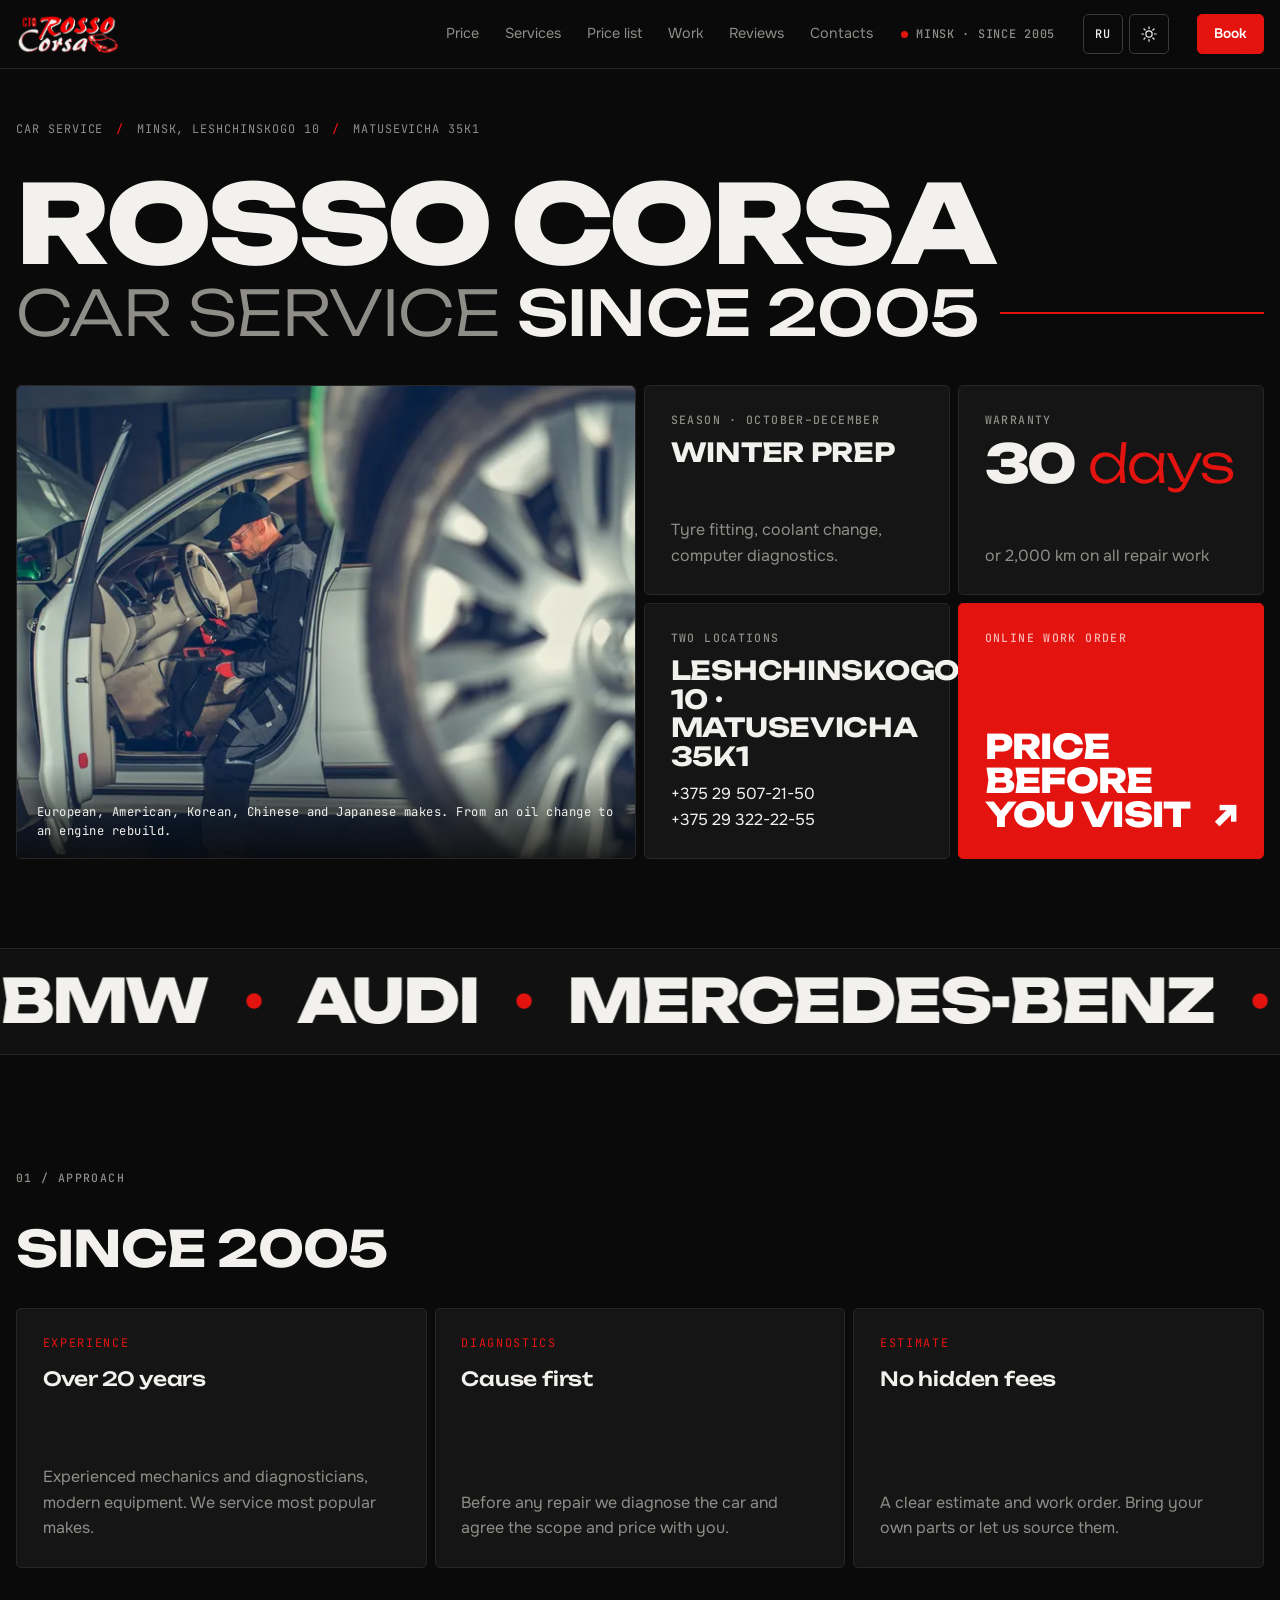
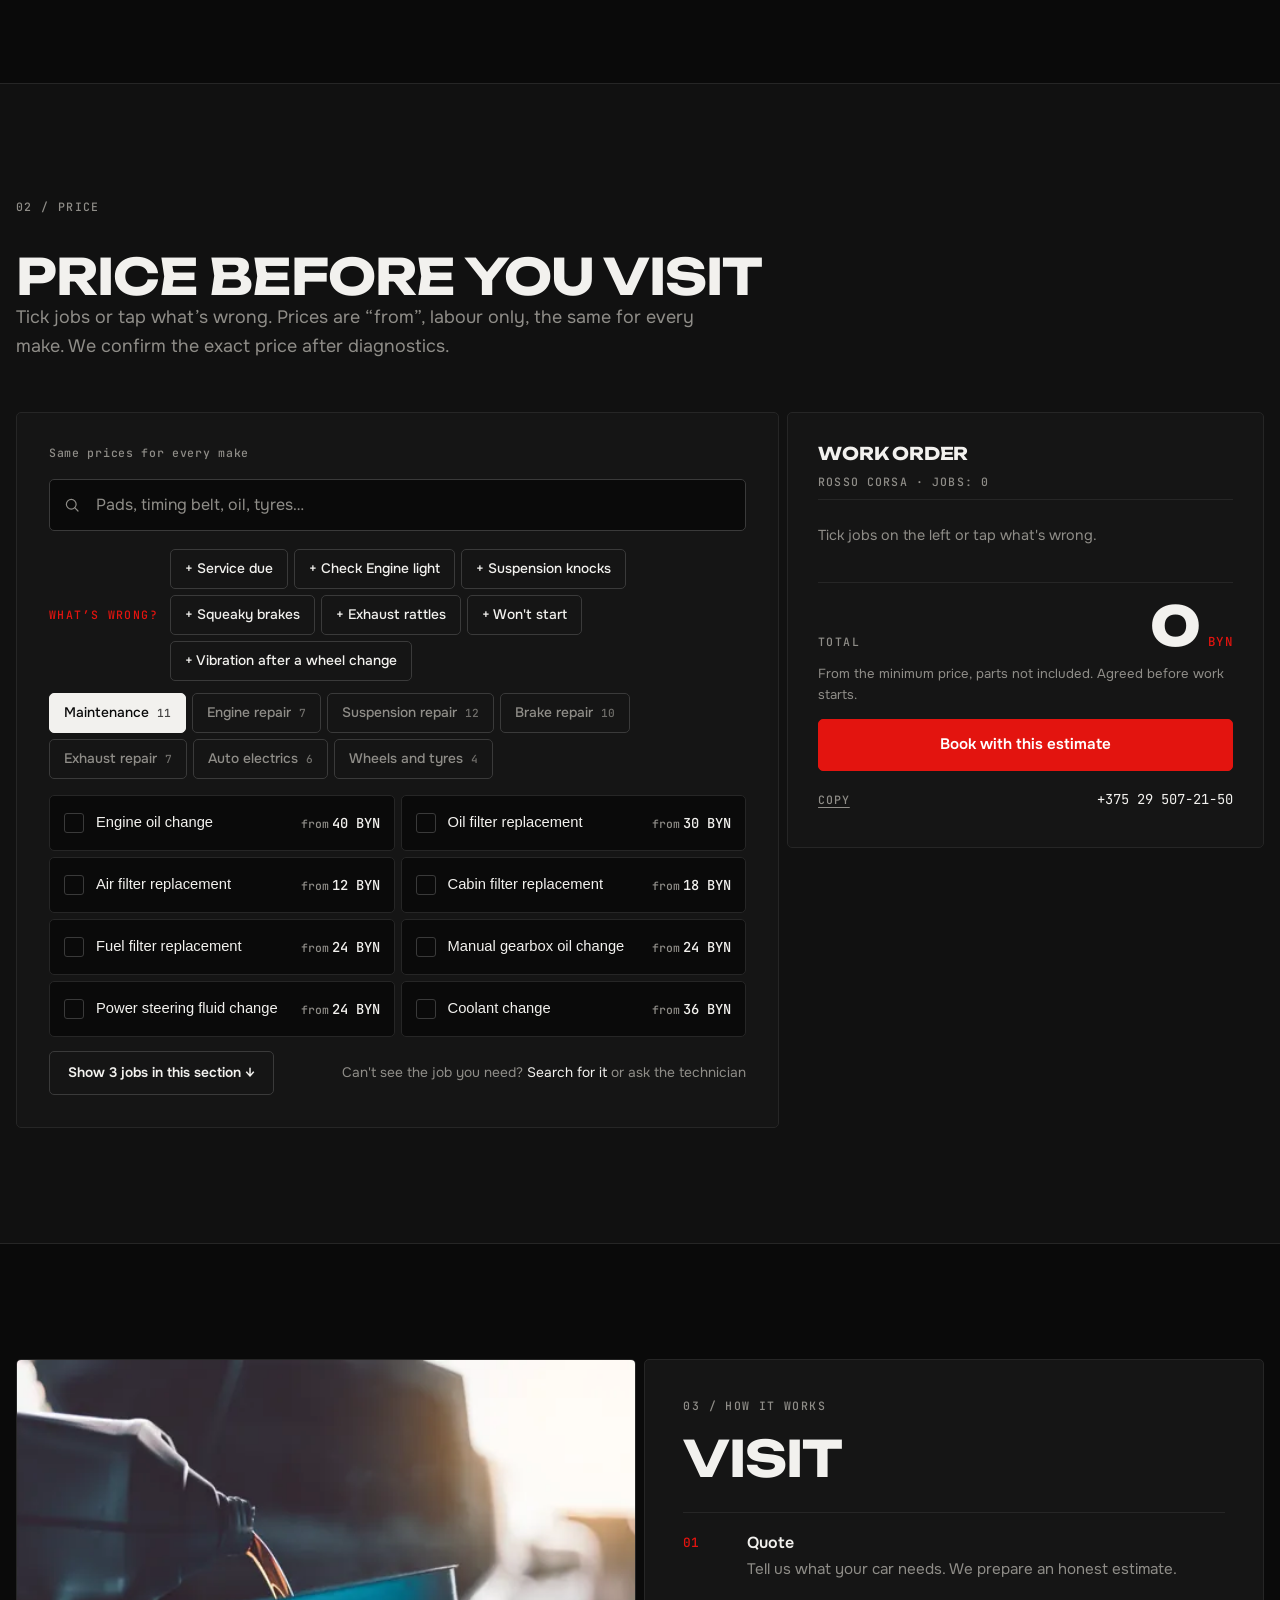
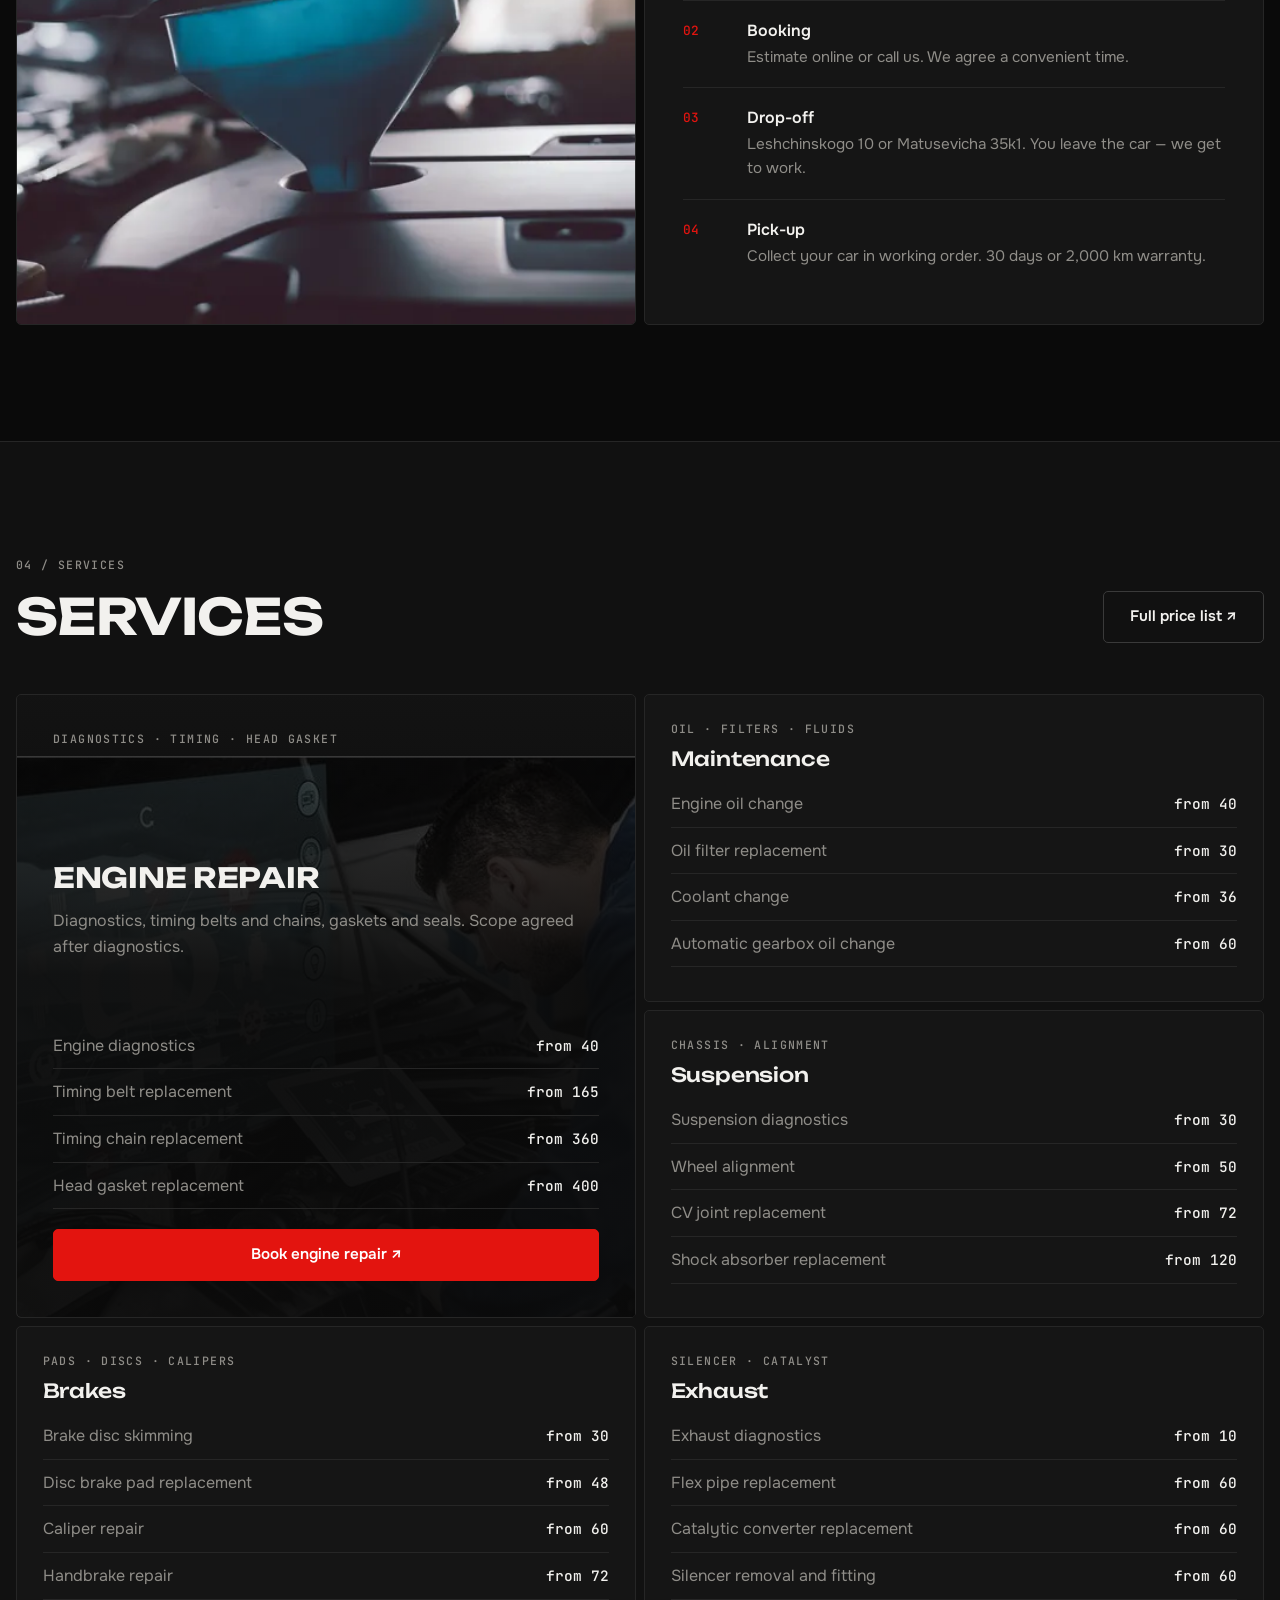
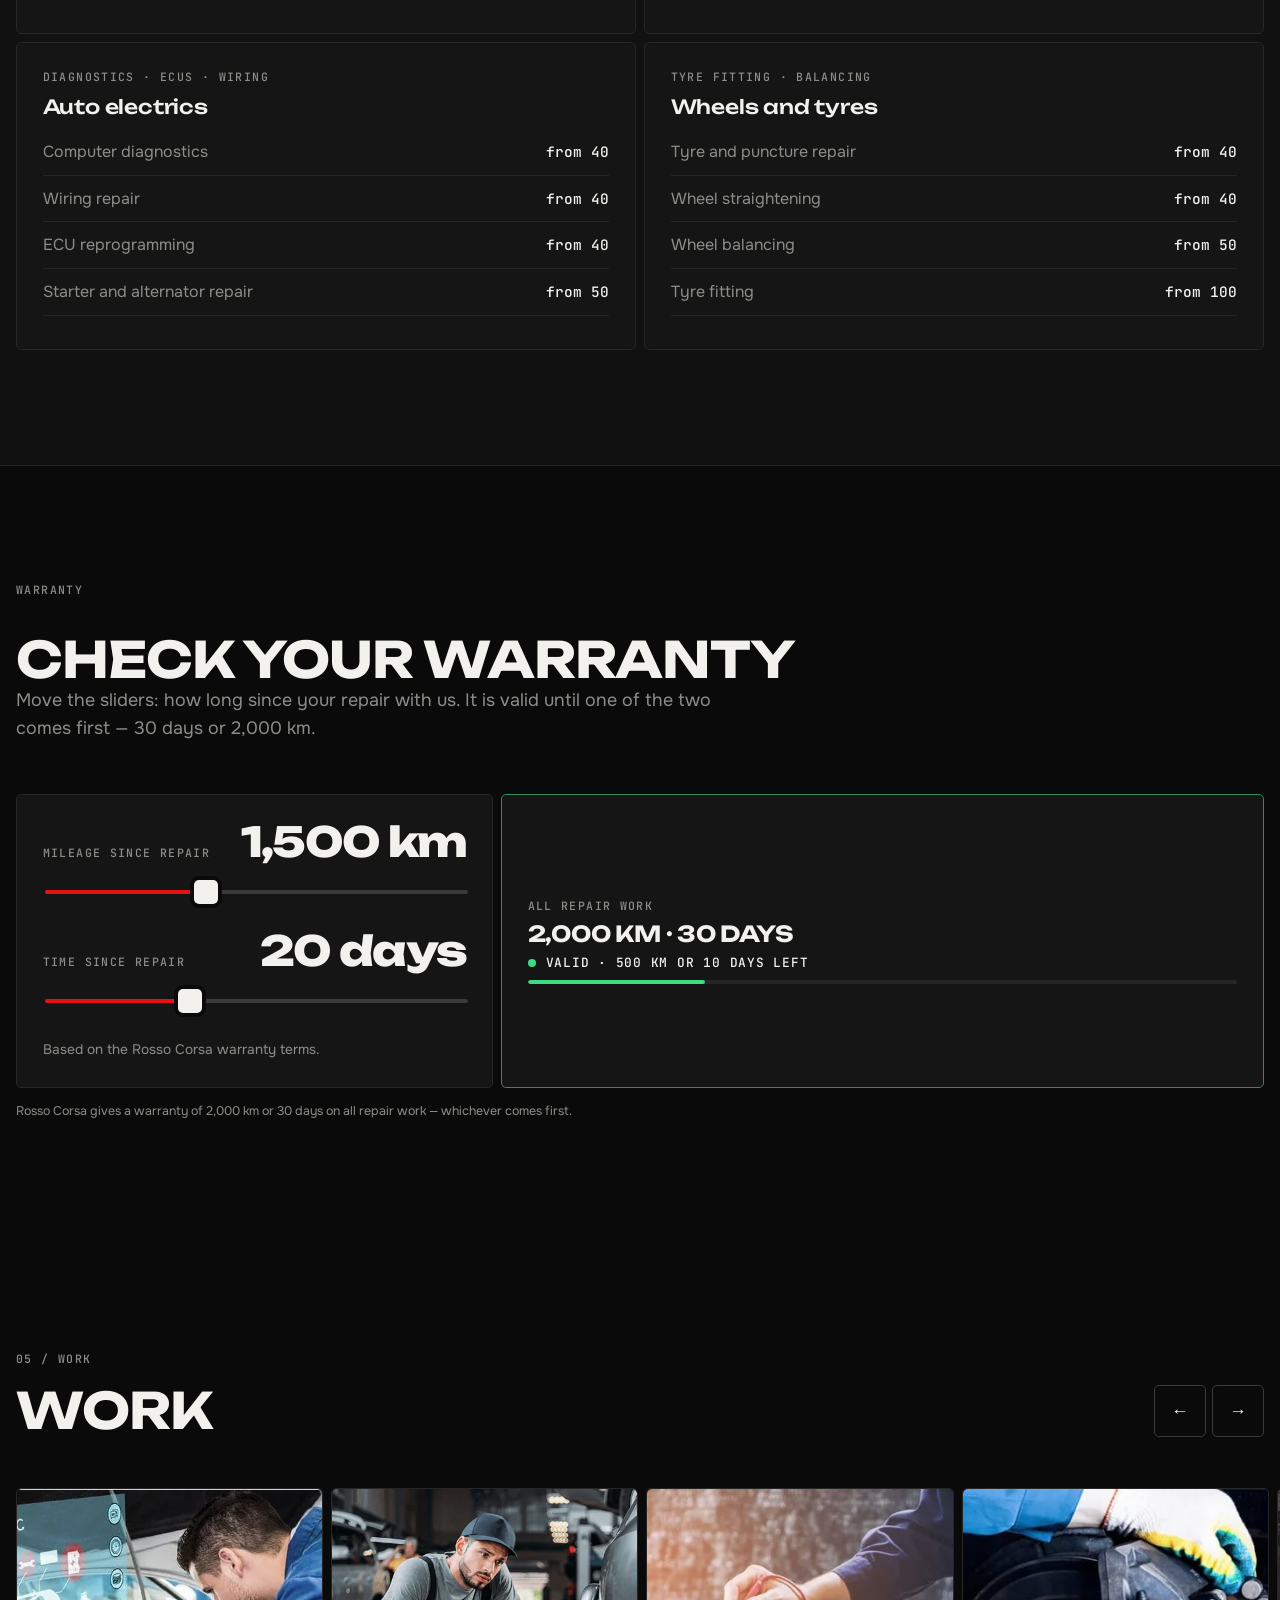
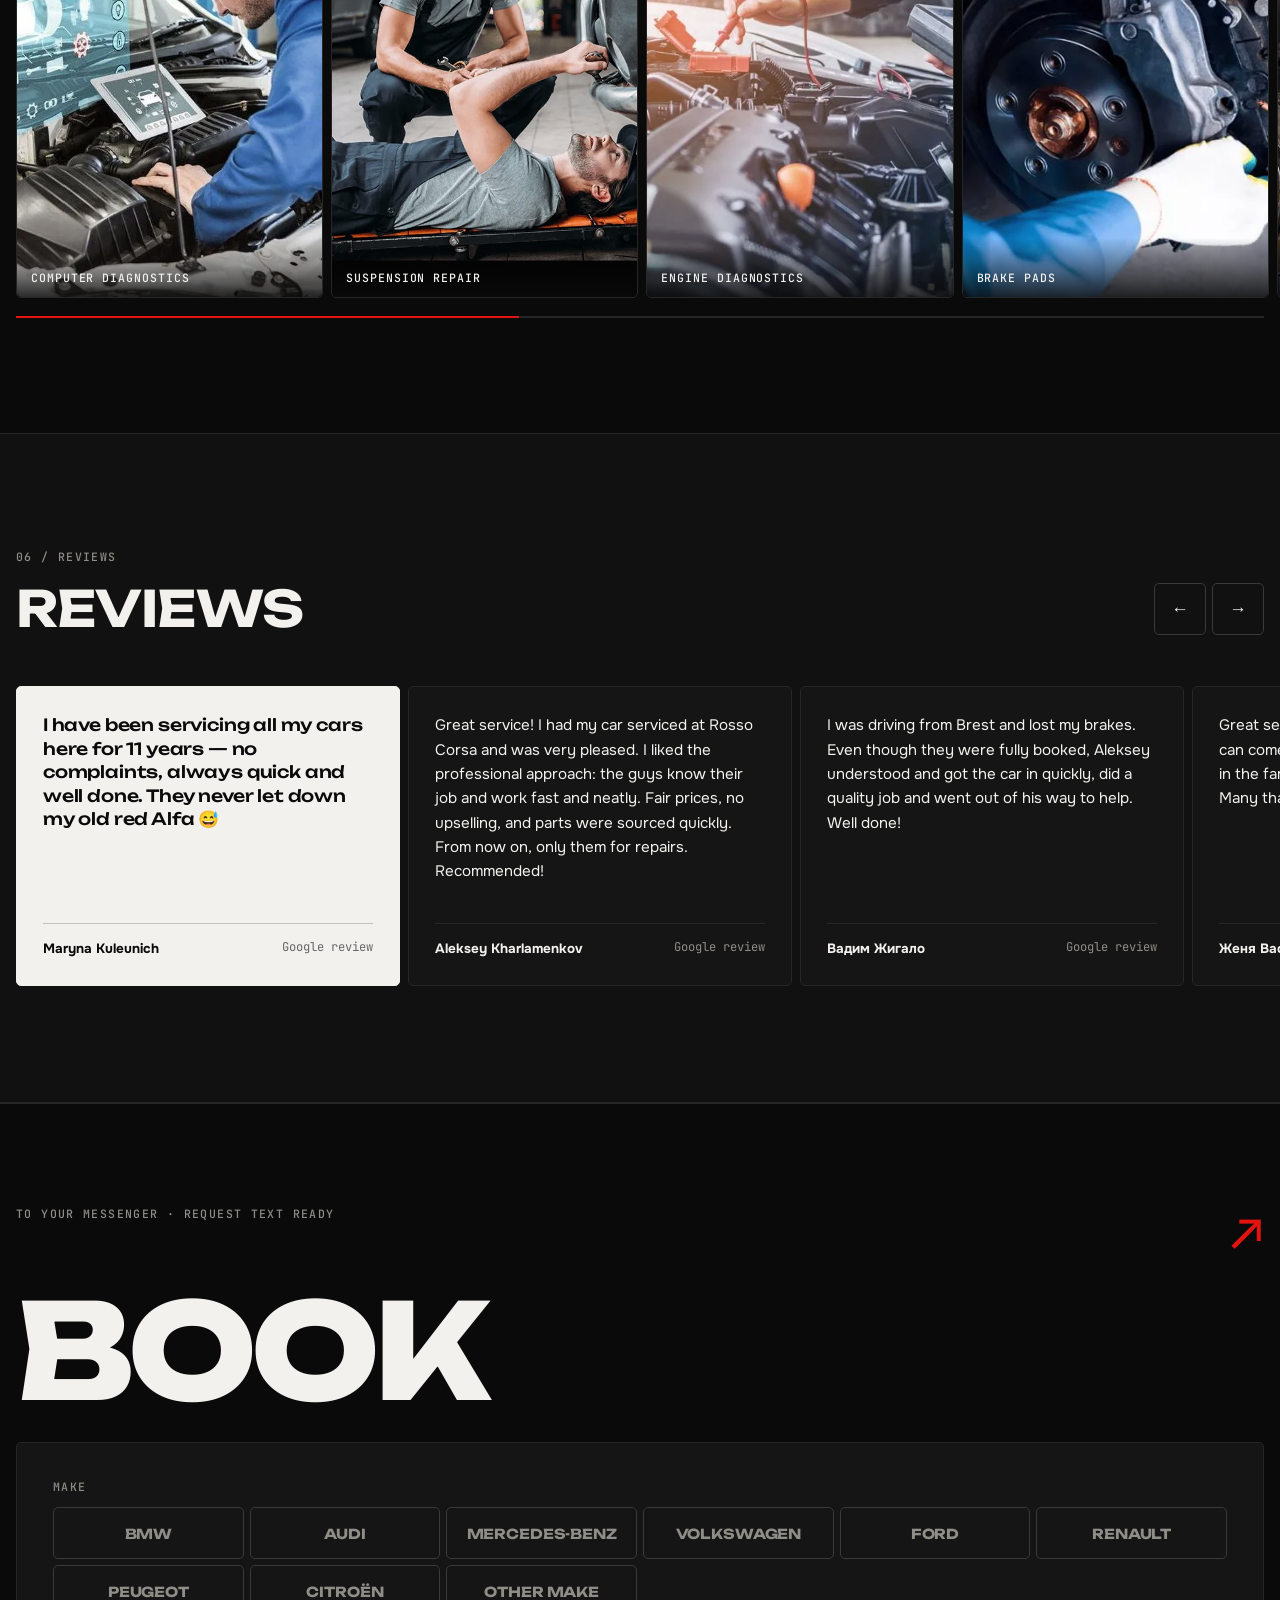
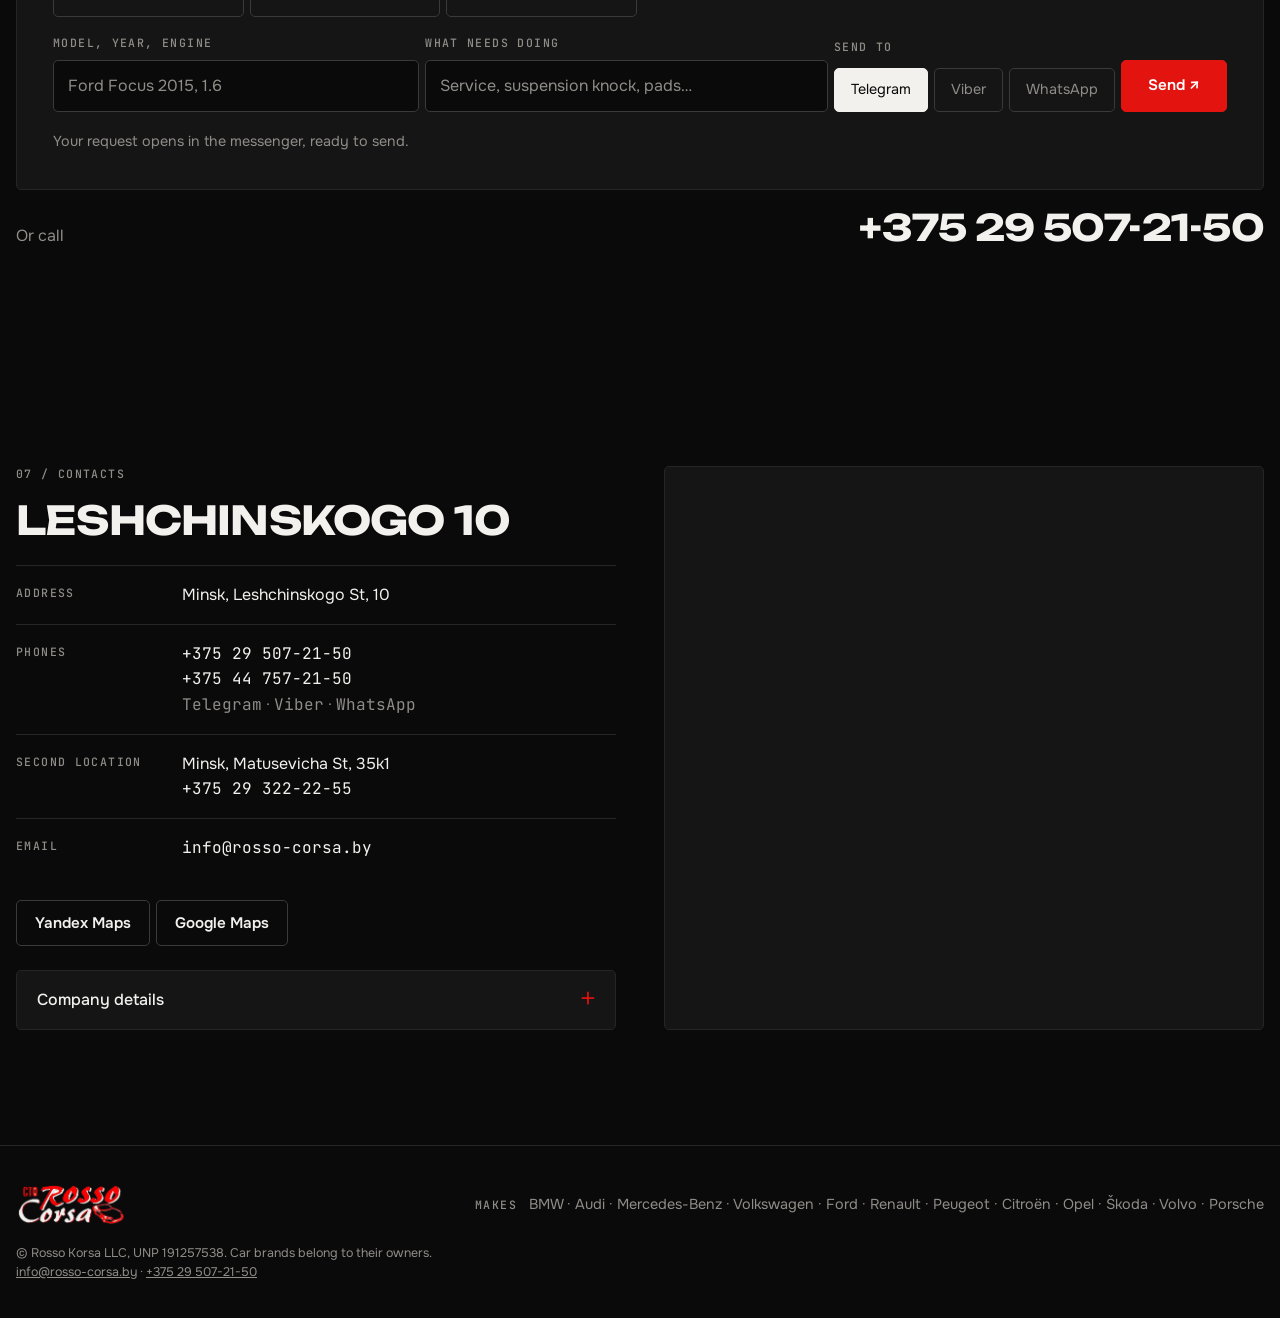
==== en/index.html @ d960ca82 "Сайт Rosso Corsa на шаблоне premium-auto-motion Главная и прайс на RU/EN: калькулятор с прайсом клие" ====
<!doctype html>
<html class="v4" lang="en" data-currency="BYN">
<head>
<script>try{var t=localStorage.getItem("rosso-theme");if(t)document.documentElement.dataset.theme=t}catch(e){}</script>
<meta charset="utf-8">
<meta name="viewport" content="width=device-width, initial-scale=1, viewport-fit=cover">
<meta name="format-detection" content="telephone=no">
<title>Rosso Corsa — car service in Minsk, Leshchinskogo and Matusevicha</title>
<meta name="description" content="Rosso Corsa car service in Minsk since 2005: maintenance, engine, suspension, brakes, exhaust, auto electrics, tyre fitting. Prices before you visit, 30 days or 2,000 km warranty.">
<meta name="theme-color" content="#0a0a0a">
<link rel="canonical" href="https://dirol982.github.io/rosso/en/">
<meta property="og:type" content="website">
<meta property="og:locale" content="en_GB">
<meta property="og:title" content="Rosso Corsa — car service in Minsk, Leshchinskogo and Matusevicha">
<meta property="og:description" content="Rosso Corsa car service in Minsk since 2005: maintenance, engine, suspension, brakes, exhaust, auto electrics, tyre fitting. Prices before you visit, 30 days or 2,000 km warranty.">
<meta property="og:image" content="https://dirol982.github.io/rosso/assets/img/hero.webp">
<link rel="icon" type="image/png" href="../favicon.png">
<link rel="apple-touch-icon" href="../apple-touch-icon.png">
<link rel="preconnect" href="https://fonts.googleapis.com">
<link rel="preconnect" href="https://fonts.gstatic.com" crossorigin>
<link rel="stylesheet" href="https://fonts.googleapis.com/css2?family=Unbounded:wght@300;500;700;800&family=Onest:wght@400;500;600&family=JetBrains+Mono:wght@400;500&display=swap">
<link rel="alternate" hreflang="ru" href="https://dirol982.github.io/rosso/">
<link rel="stylesheet" href="../assets/css/style.css">
<link rel="stylesheet" href="../assets/css/motion.css">
</head>
<body>

<a class="skip" href="#main">Skip to content</a>
<header class="top" data-header>
  <div class="top__in">
    <a class="brand" href="./" aria-label="Rosso Corsa — home"><img class="logo-on-dark" src="../assets/img/logo-light.webp" alt="Rosso Corsa" width="225" height="90"><img class="logo-on-light" src="../assets/img/logo-dark.webp" alt="" width="225" height="90"></a>
    <nav class="nav" aria-label="Sections">
      <a href="#calc">Price</a>
      <a href="#services">Services</a>
      <a href="price.html">Price list</a>
      <a href="#workshop">Work</a>
      <a href="#reviews">Reviews</a>
      <a href="#contacts">Contacts</a>
    </nav>
    <span class="status"><i></i><span>Minsk · since 2005</span></span>
    <div class="tools">
      <a class="tool tool--lang" href="../" hreflang="ru" lang="ru" aria-label="Русская версия">RU</a>
      <button class="tool tool--theme" type="button" data-theme-toggle aria-label="Light theme"><svg class="i-sun" width="18" height="18" viewBox="0 0 24 24" fill="none" stroke="currentColor" stroke-width="1.6" stroke-linecap="round" aria-hidden="true"><circle cx="12" cy="12" r="4.2"/><path d="M12 2.5v2.2M12 19.3v2.2M2.5 12h2.2M19.3 12h2.2M5.3 5.3l1.6 1.6M17.1 17.1l1.6 1.6M5.3 18.7l1.6-1.6M17.1 6.9l1.6-1.6"/></svg><svg class="i-moon" width="18" height="18" viewBox="0 0 24 24" fill="none" stroke="currentColor" stroke-width="1.6" stroke-linecap="round" stroke-linejoin="round" aria-hidden="true"><path d="M20 14.5A8 8 0 0 1 9.5 4a8 8 0 1 0 10.5 10.5Z"/></svg></button>
    </div>
    <a class="btn btn--sm" href="#book">Book</a>
  </div>
</header>

<main id="main">

<section class="hero">
  <div class="wrap">
    <p class="coord mono">Car service <b>/</b> Minsk, Leshchinskogo 10 <b>/</b> Matusevicha 35k1</p>
    <h1 class="mega" aria-label="Rosso Corsa — car service in Minsk since 2005">
      <span class="mega__l1">Rosso Corsa</span>
      <span class="mega__l2"><span>Car service <b>since 2005</b></span><span class="mega__dash" aria-hidden="true"></span></span>
    </h1>

    <div class="bento bento--hero">
      <figure class="tile tile--photo tile--hero">
        <img src="../assets/img/hero.webp" srcset="../assets/img/hero-720.webp 720w, ../assets/img/hero.webp 1600w" sizes="(max-width: 1000px) 100vw, 50vw" alt="A Rosso Corsa technician running computer diagnostics inside a car" width="1600" height="1066" fetchpriority="high">
        <figcaption class="mono">European, American, Korean, Chinese and Japanese makes. From an oil change to an engine rebuild.</figcaption>
      </figure>

      <div class="tile tile--season">
        <p class="label" data-season-label>Season</p>
        <p class="tile__big" data-season-title>Winter prep</p>
        <p class="muted" data-season-text>Tyre fitting, coolant change, computer diagnostics.</p>
      </div>

      <div class="tile tile--spec">
        <p class="label">Warranty</p>
        <p class="tile__huge">30<span>&nbsp;days</span></p>
        <p class="muted">or 2,000 km on all repair work</p>
      </div>

      <div class="tile tile--open">
        <p class="label">Two locations</p>
        <p class="tile__big">Leshchinskogo 10 · Matusevicha 35k1</p>
        <p class="muted"><a href="tel:+375295072150">+375 29 507-21-50</a><br><a href="tel:+375293222255">+375 29 322-22-55</a></p>
      </div>

      <a class="tile tile--cta" href="#calc">
        <span class="label">Online work order</span>
        <span class="tile__cta">Price before you visit <span aria-hidden="true">↗</span></span>
      </a>
    </div>
  </div>
</section>

<div class="ticker" aria-hidden="true"><div class="ticker__track"><span>BMW<i>·</i></span><span>Audi<i>·</i></span><span>Mercedes-Benz<i>·</i></span><span>Volkswagen<i>·</i></span><span>Ford<i>·</i></span><span>Renault<i>·</i></span><span>Peugeot<i>·</i></span><span>Citroën<i>·</i></span><span>Opel<i>·</i></span><span>Škoda<i>·</i></span><span>Volvo<i>·</i></span><span>Porsche<i>·</i></span><span>Land Rover<i>·</i></span><span>Chevrolet<i>·</i></span><span>Geely<i>·</i></span><span>Haval<i>·</i></span><span>Chery<i>·</i></span><span>Alfa Romeo<i>·</i></span><span>Tesla<i>·</i></span></div></div>

<section class="sec" id="about">
  <div class="wrap">
    <div class="sec__head">
      <p class="label">01 / Approach</p>
      <h2 class="h2">Since 2005</h2>
    </div>
    <ul class="bento bento--three">
      <li class="tile">
        <p class="tile__k mono">Experience</p>
        <h3 class="h3">Over 20 years</h3>
        <p class="muted">Experienced mechanics and diagnosticians, modern equipment. We service most popular makes.</p>
      </li>
      <li class="tile">
        <p class="tile__k mono">Diagnostics</p>
        <h3 class="h3">Cause first</h3>
        <p class="muted">Before any repair we diagnose the car and agree the scope and price with you.</p>
      </li>
      <li class="tile">
        <p class="tile__k mono">Estimate</p>
        <h3 class="h3">No hidden fees</h3>
        <p class="muted">A clear estimate and work order. Bring your own parts or let us source them.</p>
      </li>
    </ul>
  </div>
</section>

<section class="sec sec--panel" id="calc" data-calc>
  <script type="application/json" data-calc-data>[{"id": "all", "name": "Same prices for every make", "cats": [{"name": "Maintenance", "items": [{"name": "Engine oil change", "price": 40}, {"name": "Oil filter replacement", "price": 30}, {"name": "Air filter replacement", "price": 12}, {"name": "Cabin filter replacement", "price": 18}, {"name": "Fuel filter replacement", "price": 24}, {"name": "Manual gearbox oil change", "price": 24}, {"name": "Power steering fluid change", "price": 24}, {"name": "Coolant change", "price": 36}, {"name": "Brake fluid change", "price": 42}, {"name": "Automatic gearbox oil change", "price": 60}, {"name": "Heater core flush", "price": 90}]}, {"name": "Engine repair", "items": [{"name": "Engine diagnostics", "price": 40}, {"name": "Valve cover gasket replacement", "price": 30}, {"name": "Oil pan gasket replacement", "price": 60}, {"name": "Timing belt replacement", "price": 165}, {"name": "Valve stem seal replacement", "price": 180}, {"name": "Timing chain replacement", "price": 360}, {"name": "Head gasket replacement", "price": 400}]}, {"name": "Suspension repair", "items": [{"name": "Suspension diagnostics", "price": 30}, {"name": "Stabiliser link replacement", "price": 30}, {"name": "Ball joint replacement", "price": 30}, {"name": "Stabiliser bush replacement", "price": 42}, {"name": "Control arm replacement", "price": 48}, {"name": "Wheel alignment", "price": 50}, {"name": "Wheel bearing replacement", "price": 60}, {"name": "CV joint replacement", "price": 72}, {"name": "Shock absorber replacement", "price": 120}, {"name": "Strut mount bearing replacement", "price": 120}, {"name": "Control arm bush replacement", "price": 120}, {"name": "Subframe bush replacement", "price": 132}]}, {"name": "Brake repair", "items": [{"name": "Brake disc skimming", "price": 30}, {"name": "Brake drum replacement", "price": 36}, {"name": "Brake pipe replacement", "price": 40}, {"name": "Brake fluid change and bleeding", "price": 42}, {"name": "Disc brake pad replacement", "price": 48}, {"name": "Brake hose replacement", "price": 60}, {"name": "Caliper repair", "price": 60}, {"name": "Drum brake shoe replacement", "price": 72}, {"name": "Handbrake repair", "price": 72}, {"name": "Brake master cylinder replacement", "price": 72}]}, {"name": "Exhaust repair", "items": [{"name": "Exhaust diagnostics", "price": 10}, {"name": "Exhaust clamp and hanger replacement", "price": 12}, {"name": "Resonator removal and fitting", "price": 36}, {"name": "Downpipe replacement", "price": 48}, {"name": "Silencer removal and fitting", "price": 60}, {"name": "Flex pipe replacement", "price": 60}, {"name": "Catalytic converter replacement", "price": 60}]}, {"name": "Auto electrics", "items": [{"name": "Computer diagnostics", "price": 40}, {"name": "Wiring repair", "price": 40}, {"name": "ECU repair", "price": 40}, {"name": "ECU reprogramming", "price": 40}, {"name": "Electrical equipment repair", "price": 40}, {"name": "Starter and alternator repair", "price": 50}]}, {"name": "Wheels and tyres", "items": [{"name": "Tyre and puncture repair", "price": 40}, {"name": "Wheel straightening", "price": 40}, {"name": "Wheel balancing", "price": 50}, {"name": "Tyre fitting", "price": 100}]}]}]</script>
  <div class="wrap">
    <div class="sec__head">
      <p class="label">02 / Price</p>
      <h2 class="h2">Price before you visit</h2>
      <p class="muted lede">Tick jobs or tap what’s wrong. Prices are “from”, labour only, the same for every make. We confirm the exact price after diagnostics.</p>
    </div>

    <div class="calc">
      <div class="calc__panel">
        <div class="calc__top">
          <small class="calc__hint">Same prices for every make</small>
        </div>
        <label class="calc__search"><svg width="18" height="18" viewBox="0 0 24 24" fill="none" stroke="currentColor" stroke-width="1.6" stroke-linecap="round" aria-hidden="true"><circle cx="11" cy="11" r="6.5"/><path d="m20 20-4.4-4.4"/></svg><span class="sr">Search jobs</span><input type="search" placeholder="Pads, timing belt, oil, tyres…" autocomplete="off" data-calc-search><span class="calc__found" data-calc-found aria-live="polite"></span></label>
        <div class="calc__sym"><span class="calc__sym-l">What’s wrong?</span><div class="calc__sym-row" data-calc-sym></div></div>
        <div class="calc__cats" role="tablist" aria-label="Price list section" data-calc-cats></div>
        <div class="calc__items" data-calc-items></div>
        <div class="calc__foot" data-calc-foot></div>
        <p class="sr">Jobs in the list: <span data-calc-count>57</span></p>
      </div>

      <div class="calc__backdrop" data-check-backdrop hidden></div>
      <form class="check" id="precheck" aria-labelledby="check-title" data-check novalidate>
        <div class="check__top">
          <h3 id="check-title">Work order</h3>
          <button type="button" class="check__clear" data-check-clear hidden>Clear</button>
          <button type="button" class="check__close" data-check-close aria-label="Close estimate"><svg width="22" height="22" viewBox="0 0 24 24" fill="none" stroke="currentColor" stroke-width="1.6" stroke-linecap="round" aria-hidden="true"><path d="M5 5l14 14M19 5 5 19"/></svg></button>
        </div>
        <p class="check__meta" data-check-meta>Rosso Corsa</p>
        <ul class="check__lines" role="list" data-check-lines></ul>
        <div class="check__total"><span>Total</span><strong class="num"><span data-check-sum>0</span> <small>BYN</small></strong></div>
        <p class="check__fine">From the minimum price, parts not included. Agreed before work starts.</p>
        <div class="check__book" data-check-book hidden>
          <label class="check__label" for="check-model">Model, year, engine</label>
          <input id="check-model" class="check__input" name="model" type="text" placeholder="Ford Focus 2015, 1.6" autocomplete="off">
          <span class="check__label">Preferred day</span>
          <div class="check__days" data-check-days></div>
          <div class="check__slots" data-check-slots></div>
          <span class="check__label">Send to</span>
          <div class="check__ch" role="radiogroup" aria-label="Send to">
            <label><input type="radio" name="ch" value="telegram" checked><span>Telegram</span></label>
            <label><input type="radio" name="ch" value="viber"><span>Viber</span></label>
            <label><input type="radio" name="ch" value="whatsapp"><span>WhatsApp</span></label>
          </div>
        </div>
        <button class="btn check__submit" type="submit" data-check-submit>Book with this estimate</button>
        <div class="check__row"><button type="button" class="check__copy" data-check-copy>Copy</button><a href="tel:+375295072150">+375 29 507-21-50</a></div>
      </form>
    </div>
    <div class="toast" data-toast role="status" aria-live="polite"></div>
  </div>
</section>

<section class="sec" id="visit">
  <div class="wrap visit">
    <figure class="visit__fig">
      <img src="../assets/img/oil.webp" srcset="../assets/img/oil-720.webp 720w, ../assets/img/oil.webp 1440w" sizes="(max-width: 860px) 100vw, 50vw" alt="Engine oil change at Rosso Corsa" width="1440" height="960" loading="lazy">
    </figure>
    <div class="visit__body">
      <p class="label">03 / How it works</p>
      <h2 class="h2">Visit</h2>
      <ol class="steps">
        <li><h3>Quote</h3><p>Tell us what your car needs. We prepare an honest estimate.</p></li><li><h3>Booking</h3><p>Estimate online or call us. We agree a convenient time.</p></li><li><h3>Drop-off</h3><p>Leshchinskogo 10 or Matusevicha 35k1. You leave the car — we get to work.</p></li><li><h3>Pick-up</h3><p>Collect your car in working order. 30 days or 2,000 km warranty.</p></li>
      </ol>
    </div>
  </div>
</section>

<section class="sec sec--panel" id="services">
  <div class="wrap">
    <div class="sec__head sec__head--row">
      <div>
        <p class="label">04 / Services</p>
        <h2 class="h2">Services</h2>
      </div>
      <a class="btn btn--ghost" href="price.html">Full price list ↗</a>
    </div>

    <div class="bento bento--svc">
      <article class="tile tile--storage tile--dsg" id="engine">
        <div class="tile__bg" role="img" aria-label="Computer diagnostics at Rosso Corsa" style="background-image:url('../assets/img/diag.webp')"></div>
        <div class="tile__inner">
          <p class="label">Diagnostics · timing · head gasket</p>
          <h3 class="h3 h3--lg">Engine repair</h3>
          <p class="muted">Diagnostics, timing belts and chains, gaskets and seals. Scope agreed after diagnostics.</p>
          <table class="list"><tbody><tr><th scope="row">Engine diagnostics</th><td>from 40</td></tr><tr><th scope="row">Timing belt replacement</th><td>from 165</td></tr><tr><th scope="row">Timing chain replacement</th><td>from 360</td></tr><tr><th scope="row">Head gasket replacement</th><td>from 400</td></tr></tbody></table>
          <a class="btn" href="#calc" data-pick-task="Engine repair">Book engine repair ↗</a>
        </div>
      </article>

      <article class="tile">
        <p class="label">Oil · filters · fluids</p>
        <h3 class="h3">Maintenance</h3>
        <table class="list"><tbody><tr><th scope="row">Engine oil change</th><td>from 40</td></tr><tr><th scope="row">Oil filter replacement</th><td>from 30</td></tr><tr><th scope="row">Coolant change</th><td>from 36</td></tr><tr><th scope="row">Automatic gearbox oil change</th><td>from 60</td></tr></tbody></table>
      </article>

      <article class="tile">
        <p class="label">Chassis · alignment</p>
        <h3 class="h3">Suspension</h3>
        <table class="list"><tbody><tr><th scope="row">Suspension diagnostics</th><td>from 30</td></tr><tr><th scope="row">Wheel alignment</th><td>from 50</td></tr><tr><th scope="row">CV joint replacement</th><td>from 72</td></tr><tr><th scope="row">Shock absorber replacement</th><td>from 120</td></tr></tbody></table>
      </article>

      <article class="tile">
        <p class="label">Pads · discs · calipers</p>
        <h3 class="h3">Brakes</h3>
        <table class="list"><tbody><tr><th scope="row">Brake disc skimming</th><td>from 30</td></tr><tr><th scope="row">Disc brake pad replacement</th><td>from 48</td></tr><tr><th scope="row">Caliper repair</th><td>from 60</td></tr><tr><th scope="row">Handbrake repair</th><td>from 72</td></tr></tbody></table>
      </article>

      <article class="tile">
        <p class="label">Silencer · catalyst</p>
        <h3 class="h3">Exhaust</h3>
        <table class="list"><tbody><tr><th scope="row">Exhaust diagnostics</th><td>from 10</td></tr><tr><th scope="row">Flex pipe replacement</th><td>from 60</td></tr><tr><th scope="row">Catalytic converter replacement</th><td>from 60</td></tr><tr><th scope="row">Silencer removal and fitting</th><td>from 60</td></tr></tbody></table>
      </article>

      <article class="tile">
        <p class="label">Diagnostics · ECUs · wiring</p>
        <h3 class="h3">Auto electrics</h3>
        <table class="list"><tbody><tr><th scope="row">Computer diagnostics</th><td>from 40</td></tr><tr><th scope="row">Wiring repair</th><td>from 40</td></tr><tr><th scope="row">ECU reprogramming</th><td>from 40</td></tr><tr><th scope="row">Starter and alternator repair</th><td>from 50</td></tr></tbody></table>
      </article>

      <article class="tile">
        <p class="label">Tyre fitting · balancing</p>
        <h3 class="h3">Wheels and tyres</h3>
        <table class="list"><tbody><tr><th scope="row">Tyre and puncture repair</th><td>from 40</td></tr><tr><th scope="row">Wheel straightening</th><td>from 40</td></tr><tr><th scope="row">Wheel balancing</th><td>from 50</td></tr><tr><th scope="row">Tyre fitting</th><td>from 100</td></tr></tbody></table>
      </article>
    </div>
  </div>
</section>

<section class="sec" id="warranty">
  <div class="wrap">
    <div class="sec__head">
      <p class="label">Warranty</p>
      <h2 class="h2">Check your warranty</h2>
      <p class="muted lede">Move the sliders: how long since your repair with us. It is valid until one of the two comes first — 30 days or 2,000 km.</p>
    </div>
    <div class="wc" data-wc="days">
      <div class="tile wc__ctrl">
        <div class="wc__row"><div class="wc__top"><label class="label" for="wc-km">Mileage since repair</label><output class="wc__val num" for="wc-km" data-wc-km-out>1,500 km</output></div>
          <input type="range" id="wc-km" min="0" max="4000" step="100" value="1500" data-wc-km></div>
        <div class="wc__row"><div class="wc__top"><label class="label" for="wc-mo">Time since repair</label><output class="wc__val num" for="wc-mo" data-wc-mo-out>20 days</output></div>
          <input type="range" id="wc-mo" min="0" max="60" step="1" value="20" data-wc-mo></div>
        <p class="wc__hint">Based on the Rosso Corsa warranty terms.</p>
      </div>
      <div class="wc__tiers" aria-live="polite"><div class="tile wc__tier" data-tier data-km="2000" data-mo="30"><p class="label">All repair work</p><p class="tile__big">2,000 km · 30 days</p><p class="wc__state" data-state><i></i></p><div class="wc__bar"><span></span></div></div></div>
    </div>
    <p class="tiny muted" style="margin-top:14px">Rosso Corsa gives a warranty of 2,000 km or 30 days on all repair work — whichever comes first.</p>
  </div>
</section>

<section class="sec" id="workshop" data-swipe>
  <div class="wrap">
    <div class="sec__head sec__head--row">
      <div>
        <p class="label">05 / Work</p>
        <h2 class="h2">Work</h2>
      </div>
      <div class="rv-nav">
        <button class="rv-btn" type="button" data-swipe-prev aria-label="Previous photos">←</button>
        <button class="rv-btn" type="button" data-swipe-next aria-label="Next photos">→</button>
      </div>
    </div>
  </div>
  <div class="strip" data-swipe-track tabindex="0" role="region" aria-label="Work photos: swipe, drag or use the arrow keys"><figure><img src="../assets/img/w-diag.webp" alt="Computer diagnostics — Rosso Corsa" loading="lazy" decoding="async"><figcaption>Computer diagnostics</figcaption></figure><figure><img src="../assets/img/w-team.webp" alt="Suspension repair — Rosso Corsa" loading="lazy" decoding="async"><figcaption>Suspension repair</figcaption></figure><figure><img src="../assets/img/w-engine.webp" alt="Engine diagnostics — Rosso Corsa" loading="lazy" decoding="async"><figcaption>Engine diagnostics</figcaption></figure><figure><img src="../assets/img/w-pads.webp" alt="Brake pads — Rosso Corsa" loading="lazy" decoding="async"><figcaption>Brake pads</figcaption></figure><figure><img src="../assets/img/w-shock.webp" alt="Shock absorbers — Rosso Corsa" loading="lazy" decoding="async"><figcaption>Shock absorbers</figcaption></figure><figure><img src="../assets/img/w-belt.webp" alt="Timing belt — Rosso Corsa" loading="lazy" decoding="async"><figcaption>Timing belt</figcaption></figure><figure><img src="../assets/img/w-caliper.webp" alt="Caliper repair — Rosso Corsa" loading="lazy" decoding="async"><figcaption>Caliper repair</figcaption></figure><figure><img src="../assets/img/w-alt.webp" alt="Starters and alternators — Rosso Corsa" loading="lazy" decoding="async"><figcaption>Starters and alternators</figcaption></figure><figure><img src="../assets/img/w-cv.webp" alt="CV joint replacement — Rosso Corsa" loading="lazy" decoding="async"><figcaption>CV joint replacement</figcaption></figure><figure><img src="../assets/img/w-exhaust.webp" alt="Exhaust system — Rosso Corsa" loading="lazy" decoding="async"><figcaption>Exhaust system</figcaption></figure></div>
  <div class="strip-bar" data-swipe-bar aria-hidden="true"><div class="strip-track"><span></span></div></div>
</section>

<section class="sec sec--panel" id="reviews">
  <div class="wrap">
    <div class="sec__head sec__head--row">
      <div>
        <p class="label">06 / Reviews</p>
        <h2 class="h2">Reviews</h2>
      </div>
      <div class="rv-nav">
        <button class="rv-btn" type="button" data-rv="-1" aria-label="Previous reviews">←</button>
        <button class="rv-btn" type="button" data-rv="1" aria-label="Next reviews">→</button>
      </div>
    </div>
  </div>
  <div class="reviews" id="reviewsTrack" tabindex="0" aria-label="Customer reviews">
    <blockquote class="rv rv--accent"><p>I have been servicing all my cars here for 11 years — no complaints, always quick and well done. They never let down my old red Alfa 😅</p><footer><b>Maryna Kuleunich</b><span>Google review</span></footer></blockquote><blockquote class="rv"><p>Great service! I had my car serviced at Rosso Corsa and was very pleased. I liked the professional approach: the guys know their job and work fast and neatly. Fair prices, no upselling, and parts were sourced quickly. From now on, only them for repairs. Recommended!</p><footer><b>Aleksey Kharlamenkov</b><span>Google review</span></footer></blockquote><blockquote class="rv"><p>I was driving from Brest and lost my brakes. Even though they were fully booked, Aleksey understood and got the car in quickly, did a quality job and went out of his way to help. Well done!</p><footer><b>Вадим Жигало</b><span>Google review</span></footer></blockquote><blockquote class="rv"><p>Great service. The full range of work — you can come with any problem. We have two cars in the family and both are serviced there. Many thanks to Aleksandr.</p><footer><b>Женя Василенко</b><span>Google review</span></footer></blockquote><blockquote class="rv"><p>Top garage! Excellent quality. Special thanks to Aleksandr the mechanic.</p><footer><b>Андрей Блинов</b><span>Google review</span></footer></blockquote>
    <a class="rv rv--more" href="https://goo.gl/maps/Zz1Lnob5kpXm1RcA8" target="_blank" rel="noopener">
      <span class="label">Google Maps</span>
      <span class="rv__more">All reviews <span aria-hidden="true">↗</span></span>
    </a>
  </div>
</section>

<section class="book" id="book">
  <div class="wrap">
    <div class="book__head"><span class="label">To your messenger · request text ready</span><span class="book__arrow" aria-hidden="true">↗</span></div>
    <h2 class="book__word" id="book-title">Book</h2>
    <form class="booking" data-booking novalidate aria-labelledby="book-title" style="margin-top:clamp(18px,3vw,32px)">
      <fieldset>
        <legend class="label">Make</legend>
        <div class="makes-seg" role="radiogroup">
          <label><input type="radio" name="make" value="BMW"><span>BMW</span></label><label><input type="radio" name="make" value="Audi"><span>Audi</span></label><label><input type="radio" name="make" value="Mercedes-Benz"><span>Mercedes-Benz</span></label><label><input type="radio" name="make" value="Volkswagen"><span>Volkswagen</span></label><label><input type="radio" name="make" value="Ford"><span>Ford</span></label><label><input type="radio" name="make" value="Renault"><span>Renault</span></label><label><input type="radio" name="make" value="Peugeot"><span>Peugeot</span></label><label><input type="radio" name="make" value="Citroën"><span>Citroën</span></label><label><input type="radio" name="make" value="Other make"><span>Other make</span></label>
        </div>
      </fieldset>
      <div class="booking__row">
        <div class="fld"><label class="label" for="b-model">Model, year, engine</label><input id="b-model" name="model" type="text" autocomplete="off" placeholder="Ford Focus 2015, 1.6"></div>
        <div class="fld"><label class="label" for="b-task">What needs doing</label><input id="b-task" name="task" type="text" list="b-tasks" autocomplete="off" placeholder="Service, suspension knock, pads…">
          <datalist id="b-tasks"><option value="Maintenance"><option value="Computer diagnostics"><option value="Engine repair"><option value="Suspension repair"><option value="Brake repair"><option value="Exhaust repair"><option value="Auto electrics"><option value="Tyre fitting"></datalist></div>
        <fieldset class="seg"><legend class="label">Send to</legend>
          <label><input type="radio" name="channel" value="telegram" checked><span>Telegram</span></label>
          <label><input type="radio" name="channel" value="viber"><span>Viber</span></label>
          <label><input type="radio" name="channel" value="whatsapp"><span>WhatsApp</span></label>
        </fieldset>
        <button class="btn" type="submit">Send ↗</button>
      </div>
      <p class="booking__status" data-booking-status role="status" aria-live="polite">Your request opens in the messenger, ready to send.</p>
    </form>
    <div class="book__row">
      <p class="muted">Or call</p>
      <a class="book__tel" href="tel:+375295072150">+375 29 507-21-50</a>
    </div>
  </div>
</section>

<section class="sec" id="contacts">
  <div class="wrap contacts">
    <div class="contacts__info">
      <p class="label">07 / Contacts</p>
      <h2 class="h2">Leshchinskogo 10</h2>
      <dl class="cinfo">
        <div><dt>Address</dt><dd>Minsk, Leshchinskogo St, 10</dd></div>
        <div><dt>Phones</dt><dd><a href="tel:+375295072150">+375 29 507-21-50</a><br><a href="tel:+375447572150">+375 44 757-21-50</a><br><span class="muted"><a href="https://t.me/%2B375295072150" target="_blank" rel="noopener">Telegram</a> · <a href="viber://chat?number=%2B375295072150">Viber</a> · <a href="https://wa.me/375295072150" target="_blank" rel="noopener">WhatsApp</a></span></dd></div>
        <div><dt>Second location</dt><dd>Minsk, Matusevicha St, 35k1<br><a href="tel:+375293222255">+375 29 322-22-55</a></dd></div>
        <div><dt>Email</dt><dd><a href="mailto:info@rosso-corsa.by">info@rosso-corsa.by</a></dd></div>
      </dl>
      <div class="contacts__links">
        <a class="btn btn--ghost" href="https://yandex.by/maps/?text=%D0%9C%D0%B8%D0%BD%D1%81%D0%BA%2C%20%D1%83%D0%BB%D0%B8%D1%86%D0%B0%20%D0%9B%D0%B5%D1%89%D0%B8%D0%BD%D1%81%D0%BA%D0%BE%D0%B3%D0%BE%2C%2010" target="_blank" rel="noopener">Yandex Maps</a>
        <a class="btn btn--ghost" href="https://www.google.com/maps/search/?api=1&amp;query=%D0%9C%D0%B8%D0%BD%D1%81%D0%BA%2C%20%D1%83%D0%BB%D0%B8%D1%86%D0%B0%20%D0%9B%D0%B5%D1%89%D0%B8%D0%BD%D1%81%D0%BA%D0%BE%D0%B3%D0%BE%2C%2010" target="_blank" rel="noopener">Google Maps</a>
      </div>
      <details class="req"><summary>Company details</summary><dl>
        <div><dt>Company</dt><dd>Rosso Korsa LLC (ООО «Россо Корса»)</dd></div><div><dt>Address</dt><dd>220140, Minsk, Leshchinskogo St 10, premises 3, office 7</dd></div><div><dt>Tax ID (UNP)</dt><dd class="mono">191257538</dd></div><div><dt>OKPO</dt><dd class="mono">378922525000</dd></div><div><dt>Tel/fax</dt><dd>365-55-33</dd></div>
      </dl></details>
    </div>
    <div class="map">
      <iframe title="Rosso Corsa on the map: Minsk, Leshchinskogo St, 10" src="https://yandex.by/map-widget/v1/?text=%D0%9C%D0%B8%D0%BD%D1%81%D0%BA%2C%20%D1%83%D0%BB%D0%B8%D1%86%D0%B0%20%D0%9B%D0%B5%D1%89%D0%B8%D0%BD%D1%81%D0%BA%D0%BE%D0%B3%D0%BE%2C%2010&amp;z=16" loading="lazy" allowfullscreen referrerpolicy="no-referrer-when-downgrade"></iframe>
    </div>
  </div>
</section>

</main>
<footer class="foot">
  <div class="wrap foot__in">
    <img class="logo-on-dark" src="../assets/img/logo-light.webp" alt="Rosso Corsa" width="110" height="44" loading="lazy"><img class="logo-on-light" src="../assets/img/logo-dark.webp" alt="Rosso Corsa" width="110" height="44" loading="lazy">
    <p class="partners"><span class="label">Makes</span> BMW · Audi · Mercedes-Benz · Volkswagen · Ford · Renault · Peugeot · Citroën · Opel · Škoda · Volvo · Porsche</p>
    <p class="tiny muted">© Rosso Korsa LLC, UNP 191257538. Car brands belong to their owners.<br><a href="mailto:info@rosso-corsa.by">info@rosso-corsa.by</a> · <a href="tel:+375295072150">+375 29 507-21-50</a></p>
  </div>
</footer>
<nav class="dock" aria-label="Quick contact">
  <button type="button" class="dock__sum" data-check-open aria-controls="precheck"><small>Your estimate</small><b class="num"><span data-dock-empty>empty for now</span><span data-dock-full hidden>from <span data-dock-sum>0</span> BYN</span></b></button>
  <a class="dock__call" href="tel:+375295072150" aria-label="Call: +375 29 507-21-50"><svg width="20" height="20" viewBox="0 0 24 24" fill="none" stroke="currentColor" stroke-width="1.6" stroke-linecap="round" stroke-linejoin="round" aria-hidden="true"><path d="M5.2 3.5h3l1.6 4.2-2 1.4a11 11 0 0 0 7.1 7.1l1.4-2 4.2 1.6v3a1.7 1.7 0 0 1-1.8 1.7C10.6 20 4 13.4 3.5 5.3a1.7 1.7 0 0 1 1.7-1.8Z"/></svg></a>
  <button type="button" class="dock__book" data-check-open aria-controls="precheck">Estimate</button>
</nav>
<script type="application/json" data-i18n-works>{"Техническое обслуживание": "Maintenance", "Замена масла двигателя": "Engine oil change", "Замена масляного фильтра": "Oil filter replacement", "Замена воздушного фильтра": "Air filter replacement", "Замена салонного фильтра": "Cabin filter replacement", "Замена топливного фильтра": "Fuel filter replacement", "Замена масла МКПП": "Manual gearbox oil change", "Замена жидкости ГУР": "Power steering fluid change", "Замена антифриза": "Coolant change", "Замена тормозной жидкости": "Brake fluid change", "Замена масла АКПП": "Automatic gearbox oil change", "Промывка радиатора печки": "Heater core flush", "Ремонт двигателя": "Engine repair", "Диагностика ДВС": "Engine diagnostics", "Замена прокладки клапанной крышки": "Valve cover gasket replacement", "Замена прокладки поддона": "Oil pan gasket replacement", "Замена ремня ГРМ": "Timing belt replacement", "Замена маслосъёмных колпачков": "Valve stem seal replacement", "Замена цепи ГРМ": "Timing chain replacement", "Замена прокладки ГБЦ": "Head gasket replacement", "Ремонт подвески": "Suspension repair", "Диагностика подвески": "Suspension diagnostics", "Замена стоек стабилизатора": "Stabiliser link replacement", "Замена шаровой опоры": "Ball joint replacement", "Замена втулок стабилизатора": "Stabiliser bush replacement", "Замена рычага подвески": "Control arm replacement", "Развал-схождение": "Wheel alignment", "Замена ступичного подшипника": "Wheel bearing replacement", "Замена ШРУСа": "CV joint replacement", "Замена амортизаторов": "Shock absorber replacement", "Замена опорных подшипников": "Strut mount bearing replacement", "Замена сайлентблоков рычага": "Control arm bush replacement", "Замена сайлентблоков подрамника": "Subframe bush replacement", "Ремонт тормозной системы": "Brake repair", "Проточка тормозных дисков": "Brake disc skimming", "Замена тормозных барабанов": "Brake drum replacement", "Замена тормозных трубок": "Brake pipe replacement", "Замена тормозной жидкости + прокачка системы": "Brake fluid change and bleeding", "Замена дисковых тормозных колодок": "Disc brake pad replacement", "Замена тормозных шлангов": "Brake hose replacement", "Ремонт суппортов": "Caliper repair", "Замена барабанных тормозных колодок": "Drum brake shoe replacement", "Ремонт ручника": "Handbrake repair", "Замена главного тормозного цилиндра": "Brake master cylinder replacement", "Ремонт выхлопной системы": "Exhaust repair", "Диагностика выхлопной системы": "Exhaust diagnostics", "Замена хомутов/резинок": "Exhaust clamp and hanger replacement", "Снятие и установка резонатора": "Resonator removal and fitting", "Замена приёмной трубы": "Downpipe replacement", "Снятие и установка глушителя": "Silencer removal and fitting", "Замена гофры глушителя": "Flex pipe replacement", "Замена катализатора": "Catalytic converter replacement", "Ремонт автоэлектрики": "Auto electrics", "Компьютерная диагностика": "Computer diagnostics", "Ремонт проводки": "Wiring repair", "Ремонт электронных блоков": "ECU repair", "Перепрограммирование электронных блоков": "ECU reprogramming", "Ремонт электрооборудования": "Electrical equipment repair", "Ремонт стартеров и генераторов": "Starter and alternator repair", "Колёса и шины": "Wheels and tyres", "Ремонт шин и проколов": "Tyre and puncture repair", "Правка и прокатка дисков": "Wheel straightening", "Балансировка колёс": "Wheel balancing", "Шиномонтаж": "Tyre fitting"}</script>
<script src="../assets/js/main.js" defer></script>
<script src="../assets/js/tw.js" defer></script>
<script src="../assets/js/motion.js" defer></script>
</body>
</html>
---- assets/css/style.css ----
/* Rosso Corsa — стиль «моторспорт-брутализм» (скилл premium-auto-site, как Top Wheels).
   Layout: «моторспорт-брутализм» — крупный широкий гротеск на всю ширину, бенто-сетка из плиток с острыми углами
   и тонкими линиями, моноширинные подписи как в техпаспорте. Тёмная гамма выбрана сознательно и не зависит от темы системы. */
:root {
  --bg: #0a0a0a;          /* карбон */
  --panel: #111111;       /* фон чередующихся секций */
  --tile: #151515;        /* плитки */
  --line: #262626;        /* линии сетки */
  --line-hi: #3a3a3a;
  --fg: #f2f1ee;          /* текст */
  --muted: #8f8d88;       /* второстепенный текст */
  --accent: #e3140f;      /* красный Rosso Corsa с логотипа (#fe0000), чуть глубже для контраста */
  --accent-hi: #ff2b22;
  --on-accent: #ffffff;
  --ok: #3ddc84;

  --f-display: "Unbounded", "Arial Black", "Helvetica Neue", Arial, sans-serif;
  --f-body: "Onest", "Segoe UI", system-ui, -apple-system, Roboto, Arial, sans-serif;
  --f-mono: "JetBrains Mono", ui-monospace, "SFMono-Regular", Menlo, Consolas, monospace;

  --gutter-l: max(16px, env(safe-area-inset-left, 0px));
  --gutter-r: max(16px, env(safe-area-inset-right, 0px));
  --max: 1320px;
  --header-h: 68px;
  --gap: 8px;
  --r: 5px;           /* одно скругление на весь сайт */
  color-scheme: dark;
}

*, *::before, *::after { box-sizing: border-box; }
html { scroll-behavior: smooth; scroll-padding-top: calc(var(--header-h) + 16px); -webkit-text-size-adjust: 100%; }
body {
  margin: 0; background: var(--bg); color: var(--fg);
  font: 400 1rem/1.6 var(--f-body);
  -webkit-font-smoothing: antialiased;
}
img { max-width: 100%; height: auto; display: block; }
a { color: inherit; }
h1, h2, h3 { margin: 0; text-wrap: balance; }
p { margin: 0; }
ul, ol { margin: 0; padding: 0; list-style: none; }
:focus-visible { outline: 2px solid var(--accent); outline-offset: 3px; }

.skip { position: absolute; left: -9999px; }
.skip:focus { left: 16px; top: 16px; z-index: 100; background: var(--fg); color: var(--bg); padding: 8px 14px; }
.sr { position: absolute; width: 1px; height: 1px; overflow: hidden; clip: rect(0 0 0 0); white-space: nowrap; }
.wrap { max-width: var(--max); margin-inline: auto; padding-left: var(--gutter-l); padding-right: var(--gutter-r); }

/* ---------- Type ---------- */
.mono { font-family: var(--f-mono); }
.label { font: 500 .72rem/1.4 var(--f-mono); letter-spacing: .12em; text-transform: uppercase; color: var(--muted); }
.h2 { font: 700 clamp(1.75rem, 1.2rem + 2.4vw, 3.4rem)/1.04 var(--f-display); letter-spacing: -.02em; text-transform: uppercase; max-width: 20ch; }
.h3 { font: 500 clamp(1.05rem, .98rem + .3vw, 1.25rem)/1.25 var(--f-display); letter-spacing: -.01em; }
.h3--lg { font-size: clamp(1.3rem, 1.1rem + .8vw, 1.8rem); text-transform: uppercase; font-weight: 700; }
.muted { color: var(--muted); }
.lede { font-size: clamp(1rem, .96rem + .2vw, 1.12rem); max-width: 60ch; }
.tiny { font-size: .78rem; line-height: 1.5; }

/* ---------- Buttons ---------- */
.btn {
  display: inline-flex; align-items: center; justify-content: center; gap: .6em;
  min-height: 52px; padding: 0 26px; border: 1px solid var(--accent); border-radius: var(--r);
  background: var(--accent); color: var(--on-accent);
  font: 600 .95rem/1 var(--f-body); text-decoration: none; cursor: pointer;
  transition: background .2s, color .2s, border-color .2s;
}
.btn:hover { background: var(--accent-hi); border-color: var(--accent-hi); }
.btn--ghost { background: transparent; color: var(--fg); border-color: var(--line-hi); }
.btn--ghost:hover { background: var(--fg); color: var(--bg); border-color: var(--fg); }
.btn--sm { min-height: 40px; padding: 0 16px; font-size: .86rem; }
.btn--block { width: 100%; }

/* ---------- Header ---------- */
body::before { content: ""; position: fixed; inset: 0 0 auto; height: env(safe-area-inset-top, 0px); z-index: 60; background: var(--bg); }
.top {
  position: sticky; top: env(safe-area-inset-top, 0px); z-index: 50;
  background: color-mix(in srgb, var(--bg) 80%, transparent);
  backdrop-filter: blur(16px); -webkit-backdrop-filter: blur(16px);
  border-bottom: 1px solid var(--line);
}
.top__in {
  max-width: var(--max); margin-inline: auto; height: var(--header-h);
  padding-left: var(--gutter-l); padding-right: var(--gutter-r);
  display: flex; align-items: center; gap: 28px;
}
.brand img { width: 118px; }
.nav { display: flex; gap: 26px; margin-left: auto; }
.nav a { text-decoration: none; font-size: .9rem; color: var(--muted); transition: color .2s; }
.nav a:hover { color: var(--fg); }
.status { display: inline-flex; align-items: center; gap: 8px; font: 500 .74rem var(--f-mono); letter-spacing: .06em; text-transform: uppercase; color: var(--muted); white-space: nowrap; }
.status i { width: 7px; height: 7px; border-radius: 50%; background: var(--muted); }
.status.is-open i { background: var(--ok); box-shadow: 0 0 0 0 color-mix(in srgb, var(--ok) 60%, transparent); animation: ping 2.4s infinite; }
@keyframes ping { 0% { box-shadow: 0 0 0 0 color-mix(in srgb, var(--ok) 55%, transparent); } 70%, 100% { box-shadow: 0 0 0 8px transparent; } }
@media (max-width: 1000px) { .nav { display: none; } .status { margin-left: auto; } }
@media (max-width: 520px) { .status { display: none; } .top .btn { margin-left: auto; } .brand img { width: 104px; } }

/* ---------- Hero ---------- */
.hero { padding-block: clamp(28px, 4vw, 56px) clamp(56px, 7vw, 96px); }
.coord { font-size: .74rem; letter-spacing: .08em; text-transform: uppercase; color: var(--muted); }
.coord b { color: var(--accent); font-weight: 500; margin-inline: .4em; }
.mega { margin: clamp(18px, 3vw, 36px) 0 clamp(24px, 3.5vw, 44px); font-family: var(--f-display); text-transform: uppercase; line-height: .9; }
.mega__l1 { display: block; font-weight: 800; font-size: min(calc((100vw - 40px) / 10.2), 7.6rem); letter-spacing: -.035em; white-space: nowrap; }
.mega__l2 {
  display: flex; align-items: center; gap: .35em; margin-top: .12em;
  font-weight: 300; font-size: clamp(1.3rem, 5.4vw, 3.9rem); letter-spacing: -.01em; color: var(--muted);
}
.mega__l2 > span:first-child { white-space: nowrap; }
.mega__dash { flex: 1; height: 2px; min-width: 24px; background: var(--accent); }

.bento { display: grid; gap: var(--gap); }
.tile { margin: 0; position: relative; background: var(--tile); border: 1px solid var(--line); padding: clamp(18px, 2vw, 28px); display: flex; flex-direction: column; gap: 10px; min-width: 0; transition: border-color .25s; }
.tile:hover { border-color: var(--line-hi); }
.tile__big { font: 700 clamp(1.2rem, 1rem + .8vw, 1.7rem)/1.1 var(--f-display); text-transform: uppercase; letter-spacing: -.01em; }
.tile__huge { font: 800 clamp(2.2rem, 1.4rem + 2.4vw, 3.6rem)/.95 var(--f-display); letter-spacing: -.04em; white-space: nowrap; }
.tile__huge span { color: var(--accent); font-weight: 300; }
.tile__k { font-size: .74rem; letter-spacing: .14em; text-transform: uppercase; color: var(--accent); }
.tile .muted a { color: var(--fg); text-decoration: none; white-space: nowrap; }
.tile .muted { margin-top: auto; }

.tile--photo { padding: 0; overflow: hidden; }
.tile--photo picture, .tile--photo img { width: 100%; height: 100%; }
.tile--photo img { object-fit: cover; }
.tile--photo figcaption {
  position: absolute; left: 0; right: 0; bottom: 0; padding: 40px 20px 16px;
  font-size: .76rem; letter-spacing: .04em; color: var(--fg);
  background: linear-gradient(0deg, rgba(10,10,10,.85), transparent);
}

.bento--hero { grid-template-columns: repeat(4, minmax(0, 1fr)); grid-auto-rows: minmax(210px, auto); }
.tile--hero { grid-column: span 2; grid-row: span 2; min-height: 440px; }
.tile--hero img { object-position: 55% 60%; }
.tile--cta { background: var(--accent); border-color: var(--accent); color: var(--on-accent); text-decoration: none; justify-content: space-between; }
.tile--cta .label { color: color-mix(in srgb, var(--on-accent) 70%, transparent); }
.tile--cta:hover { background: var(--accent-hi); border-color: var(--accent-hi); }
.tile__cta { font: 800 clamp(1.4rem, 1rem + 1.4vw, 2.2rem)/1 var(--f-display); text-transform: uppercase; letter-spacing: -.02em; display: flex; justify-content: space-between; align-items: end; gap: 12px; }
.tile__cta span { transition: transform .3s; }
.tile--cta:hover .tile__cta span { transform: translate(4px, -4px); }
.tile--open.is-open .tile__big { color: var(--ok); }

@media (max-width: 1000px) {
  .bento--hero { grid-template-columns: 1fr 1fr; grid-auto-rows: auto; }
  .tile--hero { grid-column: span 2; grid-row: auto; min-height: 0; aspect-ratio: 16/10; }
  .bento--hero .tile:not(.tile--hero) { min-height: 180px; }
}
@media (max-width: 560px) {
  .book__word { font-size: calc((100vw - 96px) / 7.6); }
  .bento--hero { grid-template-columns: 1fr; }
  .tile--hero { grid-column: auto; aspect-ratio: 4/3; }
  .tile--cta { order: -1; min-height: 120px !important; }
  .tile--hero { order: -2; }
  .bento--hero .tile:not(.tile--hero):not(.tile--cta) { min-height: 0; }
}

/* ---------- Sections ---------- */
.sec { padding-block: clamp(72px, 9vw, 128px); }
.sec--panel { background: var(--panel); border-block: 1px solid var(--line); }
.sec__head { display: grid; gap: 18px; margin-bottom: clamp(32px, 4vw, 52px); }
.sec__head--row { display: flex; flex-wrap: wrap; align-items: end; justify-content: space-between; gap: 20px; }
.sec__head--row > div:first-child { display: grid; gap: 18px; }

.bento--three { grid-template-columns: repeat(3, minmax(0, 1fr)); }
.bento--three .tile { min-height: 260px; gap: 14px; }
.bento--three .tile .muted { margin-top: auto; }
@media (max-width: 860px) { .bento--three { grid-template-columns: 1fr; } .bento--three .tile { min-height: 0; } }

/* ---------- Calculator ---------- */
.calc { display: grid; grid-template-columns: 1.5fr 1fr; gap: var(--gap); }
.calc > * { min-width: 0; }
.calc__controls, .calc__result { background: var(--tile); border: 1px solid var(--line); padding: clamp(20px, 3vw, 36px); }
.calc__controls { display: grid; grid-template-columns: minmax(0, 1fr) clamp(170px, 22vw, 280px); grid-template-rows: auto auto 1fr; gap: 28px 32px; }
.calc__controls > fieldset, .calc__controls > .toggle { grid-column: 1; }
.calc__wheel { grid-column: 2; grid-row: 1 / span 3; display: grid; align-content: center; justify-items: center; gap: 12px; }
.calc__wheel svg { width: 100%; max-width: 280px; height: auto; overflow: visible; }
.calc__dia { font-size: .8rem; letter-spacing: .12em; color: var(--muted); }
.calc__result { display: flex; flex-direction: column; gap: 10px; }
@media (max-width: 1000px) { .calc { grid-template-columns: 1fr; } }
@media (max-width: 620px) {
  .calc__controls { grid-template-columns: 1fr; }
  .calc__wheel { grid-column: 1; grid-row: auto; order: -1; }
  .calc__wheel svg { max-width: 200px; }
}

fieldset { border: 0; padding: 0; margin: 0; min-width: 0; }
legend { padding: 0; margin-bottom: 12px; }
.seg { display: flex; flex-wrap: wrap; gap: 6px; }
.seg legend { width: 100%; }
.seg label, .dia label { position: relative; cursor: pointer; }
.seg input, .dia input { position: absolute; inset: 0; opacity: 0; margin: 0; cursor: pointer; }
.seg span { display: inline-flex; align-items: center; min-height: 44px; padding: 0 16px; border: 1px solid var(--line-hi); color: var(--muted); font-size: .9rem; transition: all .2s; }
.seg input:checked + span { background: var(--fg); border-color: var(--fg); color: var(--bg); }
.seg input:focus-visible + span, .dia input:focus-visible + span { outline: 2px solid var(--accent); outline-offset: 2px; }

.dia__row { display: grid; grid-template-columns: repeat(9, minmax(0, 1fr)); gap: 4px; }
.dia span {
  display: grid; place-items: center; height: 52px;
  border: 1px solid var(--line-hi); color: var(--muted);
  font: 500 .82rem/1 var(--f-mono); transition: all .2s; text-align: center;
}
.dia span small { display: block; font-size: .68rem; opacity: .7; margin-top: 3px; }
.dia label:hover span { color: var(--fg); border-color: var(--muted); }
.dia input:checked + span { background: var(--accent); border-color: var(--accent); color: var(--on-accent); }
@media (max-width: 760px) { .dia__row { grid-template-columns: repeat(5, minmax(0, 1fr)); } }

.toggle { display: flex; gap: 14px; align-items: center; cursor: pointer; font-size: .94rem; }
.toggle input { position: absolute; opacity: 0; width: 1px; height: 1px; }
.toggle__ui { flex: none; width: 46px; height: 24px; border: 1px solid var(--line-hi); background: var(--bg); position: relative; transition: all .2s; }
.toggle__ui::after { content: ""; position: absolute; top: 3px; left: 3px; width: 16px; height: 16px; background: var(--muted); transition: all .2s; }
.toggle input:checked + .toggle__ui { border-color: var(--accent); }
.toggle input:checked + .toggle__ui::after { left: 25px; background: var(--accent); }
.toggle input:focus-visible + .toggle__ui { outline: 2px solid var(--accent); outline-offset: 2px; }
.toggle small { display: block; font-size: .8rem; }

.total { font: 800 clamp(3.6rem, 2.6rem + 4vw, 6rem)/1 var(--f-display); letter-spacing: -.05em; font-variant-numeric: tabular-nums; display: flex; align-items: baseline; gap: 12px; }
.total small { font: 500 .85rem var(--f-mono); letter-spacing: .1em; color: var(--accent); }
.total.bump { animation: bump .4s ease; }
@keyframes bump { from { opacity: .3; transform: translateY(8px); } to { opacity: 1; transform: none; } }

.list { width: 100%; border-collapse: collapse; font-variant-numeric: tabular-nums; margin-block: 8px; }
.list th, .list td { padding: 10px 0; border-bottom: 1px solid var(--line); font-weight: 400; vertical-align: baseline; }
.list th { text-align: left; color: var(--muted); padding-right: 16px; }
.list td { text-align: right; font: 500 .9rem var(--f-mono); white-space: nowrap; }
.calc__result .btn { margin-top: 8px; }

.more { margin-top: var(--gap); border: 1px solid var(--line); background: var(--tile); }
.more summary { cursor: pointer; list-style: none; padding: 18px 22px; display: flex; justify-content: space-between; gap: 16px; font-weight: 500; }
.more summary::-webkit-details-marker { display: none; }
.more summary::after { content: "+"; font: 300 1.4rem/1 var(--f-display); color: var(--accent); transition: transform .25s; }
.more[open] summary::after { transform: rotate(45deg); }
.more__body { padding: 0 22px 18px; display: grid; grid-template-columns: 1fr 1fr; gap: 0 40px; }
@media (max-width: 760px) { .more__body { grid-template-columns: 1fr; } }

/* Колесо в калькуляторе */
.wheel__spin { transition: transform 1.1s cubic-bezier(.2,.8,.2,1); transform-box: fill-box; transform-origin: center; }
.wheel__rim { transition: transform .6s cubic-bezier(.2,.8,.2,1); transform-box: fill-box; transform-origin: center; }

/* ---------- Visit ---------- */
.visit { display: grid; grid-template-columns: 1fr 1fr; gap: var(--gap); }
.visit > * { min-width: 0; }
.visit__fig { margin: 0; border: 1px solid var(--line); overflow: hidden; }
.visit__fig img { width: 100%; height: 100%; object-fit: cover; object-position: 65% 50%; min-height: 420px; }
.visit__body { background: var(--tile); border: 1px solid var(--line); padding: clamp(20px, 3vw, 40px); display: grid; gap: 18px; align-content: start; }
.steps { counter-reset: s; margin-top: 10px; }
.steps li { counter-increment: s; display: grid; grid-template-columns: 52px 1fr; gap: 2px 12px; padding: 18px 0; border-top: 1px solid var(--line); }
.steps li::before { content: counter(s, decimal-leading-zero); grid-row: span 2; font: 500 .8rem/1.9 var(--f-mono); color: var(--accent); }
.steps h3 { font: 600 1rem/1.5 var(--f-body); }
.steps p { color: var(--muted); font-size: .95rem; }
@media (max-width: 860px) { .visit { grid-template-columns: 1fr; } .visit__fig img { min-height: 0; aspect-ratio: 4/3; } }

/* ---------- Services bento ---------- */
.bento--svc { grid-template-columns: repeat(4, minmax(0, 1fr)); }
.tile--storage { grid-column: span 2; grid-row: span 2; padding: 0; overflow: hidden; }
.tile__bg { position: absolute; inset: 0; background: center/cover no-repeat; filter: grayscale(.4) brightness(.4); transition: transform 1.2s cubic-bezier(.2,.7,.2,1); }
.tile--storage:hover .tile__bg { transform: scale(1.04); }
.tile__inner { position: relative; padding: clamp(20px, 3vw, 36px); display: flex; flex-direction: column; gap: 12px; height: 100%; background: linear-gradient(180deg, rgba(10,10,10,.2), rgba(10,10,10,.9) 45%); }
.tile__inner .h3 { margin-top: clamp(60px, 10vw, 160px); }
.tile--storage .muted { margin-top: 0; }
.bento--svc > .tile:not(.tile--storage):not(.tile--photo) { grid-column: span 2; }
.bento--svc .tile .list { margin-top: auto; }
.tile--maybach { grid-column: span 4; aspect-ratio: 21/8; }
.tile--maybach img { object-position: 50% 62%; }
@media (max-width: 1000px) {
  .bento--svc { grid-template-columns: 1fr 1fr; }
  .tile--storage { grid-row: auto; }
  .tile--maybach { grid-column: span 2; aspect-ratio: 16/9; }
}
@media (max-width: 640px) {
  .bento--svc { grid-template-columns: 1fr; }
  .tile--storage, .bento--svc > .tile:not(.tile--storage):not(.tile--photo), .tile--maybach { grid-column: auto; }
}


/* ---------- Gallery ---------- */
.gal { display: grid; grid-template-columns: repeat(4, minmax(0, 1fr)); gap: var(--gap); }
.gal__item { position: relative; display: block; padding: 0; border: 1px solid var(--line); background: var(--tile); overflow: hidden; cursor: zoom-in; aspect-ratio: 3/4; }
.gal__item img { width: 100%; height: 100%; object-fit: cover; transition: transform .8s cubic-bezier(.2,.7,.2,1), filter .4s; filter: saturate(.9); }
.gal__item:hover img { transform: scale(1.05); filter: saturate(1.05); }
.gal__cap { position: absolute; left: 0; right: 0; bottom: 0; padding: 32px 14px 12px; text-align: left; font-size: .72rem; letter-spacing: .08em; text-transform: uppercase; color: var(--fg); background: linear-gradient(0deg, rgba(10,10,10,.85), transparent); }
@media (max-width: 860px) {
  .gal { grid-template-columns: repeat(2, minmax(0, 1fr)); }
}
.lightbox { padding: 0; border: 0; background: transparent; max-width: min(92vw, 1000px); max-height: 92vh; overflow: visible; }
.lightbox::backdrop { background: rgba(5,5,5,.92); backdrop-filter: blur(6px); }
.lightbox img { max-width: min(92vw, 1000px); max-height: 92vh; width: auto; height: auto; object-fit: contain; }
.lightbox__close { position: fixed; top: max(16px, env(safe-area-inset-top, 0px)); right: max(16px, env(safe-area-inset-right, 0px)); width: 48px; height: 48px; border: 1px solid var(--line-hi); background: var(--bg); color: var(--fg); font-size: 1.6rem; line-height: 1; cursor: pointer; }
.lightbox__close:hover { background: var(--accent); border-color: var(--accent); color: var(--on-accent); }

/* ---------- Reviews ---------- */
.rv-nav { display: flex; gap: 6px; }
.rv-btn { width: 52px; height: 52px; background: transparent; border: 1px solid var(--line-hi); color: var(--fg); font-size: 1.1rem; cursor: pointer; transition: all .2s; }
.rv-btn:hover { background: var(--fg); color: var(--bg); border-color: var(--fg); }
.reviews {
  display: grid; grid-auto-flow: column; grid-auto-columns: clamp(270px, 30vw, 400px); gap: var(--gap);
  overflow-x: auto; scroll-snap-type: x mandatory; scrollbar-width: none;
  padding-left: max(var(--gutter-l), calc((100vw - var(--max)) / 2 + var(--gutter-l)));
  padding-right: var(--gutter-r);
  scroll-padding-left: max(var(--gutter-l), calc((100vw - var(--max)) / 2 + var(--gutter-l)));
}
.reviews::-webkit-scrollbar { display: none; }
.rv { margin: 0; scroll-snap-align: start; background: var(--tile); border: 1px solid var(--line); padding: 26px; display: flex; flex-direction: column; justify-content: space-between; gap: 28px; min-height: 300px; }
.rv p { font-size: 1rem; }
.rv footer { display: flex; justify-content: space-between; gap: 12px; font-size: .84rem; border-top: 1px solid var(--line); padding-top: 14px; }
.rv footer span { color: var(--muted); font-family: var(--f-mono); font-size: .76rem; }
.rv--accent { background: var(--fg); color: var(--bg); border-color: var(--fg); }
.rv--accent p { font: 500 1.2rem/1.35 var(--f-display); letter-spacing: -.01em; }
.rv--accent footer { border-color: color-mix(in srgb, var(--bg) 20%, transparent); }
.rv--accent footer span { color: color-mix(in srgb, var(--bg) 60%, transparent); }
.rv--more { text-decoration: none; justify-content: space-between; border-style: dashed; border-color: var(--line-hi); }
.rv--more:hover { border-color: var(--accent); }
.rv__more { font: 700 1.5rem/1 var(--f-display); text-transform: uppercase; }

/* ---------- Book ---------- */
.book { padding-block: clamp(56px, 8vw, 112px); border-top: 1px solid var(--line); }
.book__mega { display: grid; gap: 14px; text-decoration: none; border: 1px solid var(--line); background: var(--tile); padding: clamp(20px, 3vw, 40px); transition: background .3s, border-color .3s, color .3s; }
.book__top { display: flex; justify-content: space-between; align-items: start; gap: 16px; }
.book__word { font: 800 min(calc((100vw - 140px) / 8.6), 8.4rem)/.9 var(--f-display); text-transform: uppercase; letter-spacing: -.045em; white-space: nowrap; }
.book__arrow { color: var(--accent); font: 300 clamp(2rem, 1.4rem + 2.4vw, 4rem)/1 var(--f-display); transition: transform .3s, color .3s; }
.book__mega:hover { background: var(--accent); border-color: var(--accent); color: var(--on-accent); }
.book__mega:hover .label { color: color-mix(in srgb, var(--on-accent) 70%, transparent); }
.book__mega:hover .book__arrow { color: var(--on-accent); transform: translate(6px, -6px); }
.book__row { display: flex; flex-wrap: wrap; justify-content: space-between; align-items: baseline; gap: 12px 24px; margin-top: 20px; }
.book__tel { font: 700 clamp(1.4rem, 1rem + 1.6vw, 2.4rem)/1 var(--f-display); text-decoration: none; letter-spacing: -.02em; }
.book__tel:hover { color: var(--accent); }

/* ---------- Contacts ---------- */
.contacts { display: grid; grid-template-columns: 1fr 1fr; gap: var(--gap) 48px; align-items: stretch; }
.contacts > * { min-width: 0; }
.contacts .h2 { margin: 18px 0 24px; font-size: clamp(1.6rem, 1.2rem + 1.6vw, 2.6rem); }
.contacts__info { min-width: 0; }
.map { position: relative; min-height: 440px; border: 1px solid var(--line); background: var(--tile); overflow: hidden; }
.map iframe { position: absolute; inset: 0; width: 100%; height: 100%; border: 0; filter: invert(.92) hue-rotate(180deg) saturate(.6) contrast(.95); }
@media (max-width: 860px) { .map { min-height: 320px; } }
.cinfo { margin: 0; }
.cinfo div { display: grid; grid-template-columns: 150px 1fr; gap: 16px; padding: 16px 0; border-top: 1px solid var(--line); }
.cinfo dt { font: 500 .72rem/1.9 var(--f-mono); letter-spacing: .12em; text-transform: uppercase; color: var(--muted); }
.cinfo dd { margin: 0; }
.cinfo a { text-decoration: none; font-family: var(--f-mono); }
.copy { margin-left: 8px; background: none; border: 1px solid var(--line-hi); color: var(--muted); font: 500 .72rem var(--f-body); padding: 4px 10px; cursor: pointer; }
.copy:hover { color: var(--fg); border-color: var(--muted); }
.contacts__links { display: flex; flex-wrap: wrap; gap: 6px; margin-top: 24px; }
.contacts__links .btn { min-height: 46px; padding: 0 18px; }
@media (max-width: 860px) { .contacts { grid-template-columns: 1fr; } .cinfo div { grid-template-columns: 1fr; gap: 4px; } }

/* ---------- Footer ---------- */
.foot { border-top: 1px solid var(--line); padding-block: 36px calc(36px + 76px); }
.foot__in { display: flex; flex-wrap: wrap; align-items: center; justify-content: space-between; gap: 18px 36px; }
.partners { color: var(--muted); font-size: .9rem; display: flex; gap: 12px; align-items: baseline; flex-wrap: wrap; }
@media (min-width: 861px) { .foot { padding-bottom: 36px; } }

/* ---------- Mobile dock ---------- */
.dock { display: none; }
@media (max-width: 860px) {
  .dock {
    position: fixed; z-index: 55; left: 0; right: 0; bottom: 0;
    display: grid; grid-template-columns: 1fr 1.6fr; gap: 6px;
    padding: 10px max(12px, env(safe-area-inset-right, 0px)) calc(10px + env(safe-area-inset-bottom, 0px)) max(12px, env(safe-area-inset-left, 0px));
    background: color-mix(in srgb, var(--bg) 88%, transparent);
    backdrop-filter: blur(14px); -webkit-backdrop-filter: blur(14px);
    border-top: 1px solid var(--line);
  }
  .dock a { display: grid; place-items: center; min-height: 52px; text-decoration: none; font-weight: 600; font-size: .95rem; }
  .dock__call { border: 1px solid var(--line-hi); }
  .dock__book { background: var(--accent); color: var(--on-accent); }
}

/* Плавающую кнопку виджета YClients скрываем: кнопок записи на странице достаточно */
.yButton { display: none !important; }

/* ---------- Анимации, привязанные к прокрутке (где браузер поддерживает) ---------- */
@supports (animation-timeline: scroll()) {
  .tile--hero img { animation: drift linear both; animation-timeline: view(); animation-range: exit -20% exit 100%; }
  @keyframes drift { to { transform: scale(1.12) translateY(4%); } }
  .calc__wheel { view-timeline: --wheel block; }
  .wheel__roll { animation: roll linear both; animation-timeline: --wheel; }
  @keyframes roll { from { rotate: -120deg; } to { rotate: 120deg; } }
}

@media (prefers-reduced-motion: reduce) {
  *, *::before, *::after { animation: none !important; transition: none !important; }
  html { scroll-behavior: auto; }
}


/* ════════ Rosso Corsa: функционал сайта в этой подаче ════════ */
.num { font-variant-numeric: tabular-nums; }
.brand img { width: 104px; }
.mega__l2 b { color: var(--fg); font-weight: 500; }

/* ── Калькулятор заказ-наряда ── */
.calc { grid-template-columns: minmax(0, 1.6fr) minmax(340px, 1fr); align-items: start; }
.calc__panel { background: var(--tile); border: 1px solid var(--line); padding: clamp(20px, 2.6vw, 32px); min-width: 0; }
.calc__top { display: flex; flex-wrap: wrap; align-items: center; gap: 10px 18px; }
.cseg { display: flex; gap: 6px; }
.cseg__item { position: relative; cursor: pointer; }
.cseg__item input { position: absolute; inset: 0; opacity: 0; margin: 0; cursor: pointer; }
.cseg__item span { display: inline-flex; align-items: center; min-height: 44px; padding: 0 16px; border: 1px solid var(--line-hi); color: var(--muted); font-size: .9rem; transition: all .2s; }
.cseg__item input:checked + span { background: var(--fg); border-color: var(--fg); color: var(--bg); }
.cseg__item input:focus-visible + span { outline: 2px solid var(--accent); outline-offset: 2px; }
.calc__hint { font: 500 .72rem/1.4 var(--f-mono); letter-spacing: .06em; color: var(--muted); }
.calc__search { position: relative; display: flex; align-items: center; margin-top: 18px; color: var(--muted); }
.calc__search svg { position: absolute; left: 14px; }
.calc__search input { width: 100%; min-height: 52px; padding: 0 130px 0 46px; border: 1px solid var(--line-hi); border-radius: var(--r); background: var(--bg); color: var(--fg); font: 400 1rem var(--f-body); }
.calc__search input::placeholder { color: var(--muted); }
.calc__search input:focus { outline: none; border-color: var(--accent); }
.calc__found { position: absolute; right: 14px; font: 500 .72rem var(--f-mono); letter-spacing: .08em; text-transform: uppercase; }
.calc__sym { display: flex; align-items: center; gap: 12px; margin-top: 18px; min-width: 0; }
.calc__sym-l { flex: none; font: 500 .72rem/1.4 var(--f-mono); letter-spacing: .12em; text-transform: uppercase; color: var(--accent); }
.calc__sym-row, .calc__cats { display: flex; flex-wrap: wrap; gap: 6px; min-width: 0; }
.calc__sym-row button, .calc__cats button { display: inline-flex; align-items: center; gap: 8px; min-height: 40px; padding: 0 14px; border: 1px solid var(--line-hi); border-radius: var(--r); background: transparent; color: var(--fg); font: 500 .86rem var(--f-body); white-space: nowrap; cursor: pointer; transition: all .2s; }
.calc__sym-row button:hover, .calc__cats button:hover { border-color: var(--muted); }
.calc__sym-row button.is-done { background: var(--accent); border-color: var(--accent); color: var(--on-accent); }
.calc__cats { margin-top: 12px; }
.calc__cats button { color: var(--muted); }
.calc__cats button[aria-selected='true'] { background: var(--fg); border-color: var(--fg); color: var(--bg); }
.calc__cats i { font: 500 .7rem var(--f-mono); font-style: normal; opacity: .75; }
.calc__cats i.is-picked { opacity: 1; padding: 2px 6px; background: var(--accent); color: var(--on-accent); }
.calc__items { display: grid; grid-template-columns: repeat(2, minmax(0, 1fr)); gap: 6px; margin-top: 16px; }
.calc__item { display: flex; align-items: center; gap: 12px; min-width: 0; min-height: 56px; padding: 10px 14px; border: 1px solid var(--line); border-radius: var(--r); background: var(--bg); color: var(--fg); text-align: left; cursor: pointer; transition: border-color .2s, background .2s; }
.calc__item:hover { border-color: var(--line-hi); }
.calc__box { flex: none; width: 20px; height: 20px; display: grid; place-items: center; border: 1px solid var(--line-hi); transition: all .2s; }
.calc__box::after { content: ""; width: 9px; height: 5px; border: 2px solid var(--on-accent); border-top: 0; border-right: 0; transform: rotate(-45deg) translate(1px, -1px) scale(0); transition: transform .2s; }
.calc__item[aria-pressed='true'] { border-color: var(--accent); background: color-mix(in srgb, var(--accent) 10%, var(--bg)); }
.calc__item[aria-pressed='true'] .calc__box { background: var(--accent); border-color: var(--accent); }
.calc__item[aria-pressed='true'] .calc__box::after { transform: rotate(-45deg) translate(1px, -1px) scale(1); }
.calc__item.is-flash { animation: flash 1.2s ease; }
@keyframes flash { 0% { background: color-mix(in srgb, var(--accent) 35%, var(--bg)); } }
.calc__nm { flex: 1; min-width: 0; font-size: .92rem; line-height: 1.3; }
.calc__pr { font: 500 .86rem var(--f-mono); white-space: nowrap; }
.calc__pr small { color: var(--muted); margin-right: 3px; }
.calc__none { grid-column: 1 / -1; padding: 18px 4px; color: var(--muted); }
.calc__foot { display: flex; flex-wrap: wrap; justify-content: space-between; align-items: center; gap: 12px 24px; margin-top: 14px; font-size: .86rem; color: var(--muted); }
.calc__foot button { min-height: 44px; padding: 0 18px; border: 1px solid var(--line-hi); border-radius: var(--r); background: transparent; color: var(--fg); font: 600 .86rem var(--f-body); cursor: pointer; }
.calc__foot button:hover { background: var(--fg); color: var(--bg); }
.calc__foot a { color: var(--fg); cursor: pointer; }

.check { position: sticky; top: calc(var(--header-h) + 16px); background: var(--tile); border: 1px solid var(--line); padding: clamp(20px, 2.4vw, 30px); display: flex; flex-direction: column; gap: 10px; }
.check__top { display: flex; justify-content: space-between; align-items: center; gap: 12px; }
.check h3 { font: 700 1.1rem/1.2 var(--f-display); text-transform: uppercase; letter-spacing: -.01em; }
.check__clear, .check__copy { min-height: 36px; padding: 0; border: 0; background: none; color: var(--muted); font: 500 .72rem var(--f-mono); letter-spacing: .08em; text-transform: uppercase; text-decoration: underline; text-underline-offset: 3px; cursor: pointer; }
.check__clear:hover, .check__copy:hover { color: var(--fg); }
.check__clear[hidden] { display: none; }
.check__close { display: none; width: 44px; height: 44px; margin-right: -10px; place-items: center; border: 0; background: transparent; color: var(--fg); cursor: pointer; }
.check__meta { font: 500 .72rem var(--f-mono); letter-spacing: .1em; text-transform: uppercase; color: var(--muted); }
.check__lines { margin: 0; padding: 4px 0; border-top: 1px solid var(--line); border-bottom: 1px solid var(--line); min-height: 84px; max-height: 280px; overflow-y: auto; scrollbar-width: thin; }
.check__lines li { display: grid; grid-template-columns: minmax(0, 1fr) auto auto 30px; align-items: center; gap: 10px; padding: 8px 0; font-size: .9rem; line-height: 1.3; animation: line-in .35s ease; }
.check__lines li + li { border-top: 1px solid var(--line); }
.check__lines li.is-out { animation: line-out .25s ease forwards; }
.check__lines li.check__empty { display: block; padding: 22px 0; color: var(--muted); animation: none; }
@keyframes line-in { from { opacity: 0; transform: translateY(-6px); } }
@keyframes line-out { to { opacity: 0; transform: translateX(16px); } }
.check__qty { display: inline-flex; align-items: center; border: 1px solid var(--line-hi); }
.check__qty button { width: 28px; height: 28px; border: 0; background: transparent; color: var(--fg); cursor: pointer; }
.check__qty button:hover { background: var(--fg); color: var(--bg); }
.check__qty b { min-width: 18px; text-align: center; font: 500 .8rem var(--f-mono); }
.check__p { min-width: 44px; text-align: right; font: 500 .86rem var(--f-mono); white-space: nowrap; }
.check__rm { width: 30px; height: 30px; display: grid; place-items: center; border: 0; background: transparent; color: var(--muted); cursor: pointer; }
.check__rm:hover { background: var(--accent); color: var(--on-accent); }
.check__total { display: flex; justify-content: space-between; align-items: baseline; gap: 12px; padding-top: 6px; }
.check__total > span { font: 500 .72rem var(--f-mono); letter-spacing: .12em; text-transform: uppercase; color: var(--muted); }
.check__total strong { font: 800 clamp(2.4rem, 1.8rem + 2vw, 3.6rem)/1 var(--f-display); letter-spacing: -.05em; }
.check__total small { font: 500 .78rem var(--f-mono); letter-spacing: .1em; color: var(--accent); }
.check__fine { font-size: .82rem; color: var(--muted); }
.check__book { display: grid; gap: 8px; margin-top: 6px; }
.check__book[hidden] { display: none; }
.check__label { margin-top: 6px; font: 500 .72rem var(--f-mono); letter-spacing: .12em; text-transform: uppercase; color: var(--muted); }
.check__input { min-height: 48px; padding: 0 14px; border: 1px solid var(--line-hi); border-radius: var(--r); background: var(--bg); color: var(--fg); font: 400 1rem var(--f-body); }
.check__input:focus { outline: none; border-color: var(--accent); }
.check__days, .check__slots { display: flex; gap: 6px; overflow-x: auto; scrollbar-width: none; }
.check__days button, .check__slots button { flex: none; min-height: 44px; padding: 6px 10px; border: 1px solid var(--line-hi); border-radius: var(--r); background: transparent; color: var(--fg); font: 600 .8rem/1.2 var(--f-body); cursor: pointer; }
.check__days button small { display: block; font: 500 .68rem var(--f-mono); color: var(--muted); }
.check__days button[aria-pressed='true'], .check__slots button[aria-pressed='true'] { background: var(--fg); border-color: var(--fg); color: var(--bg); }
.check__days button[aria-pressed='true'] small { color: #555; }
.check__ch { display: grid; grid-template-columns: repeat(3, 1fr); gap: 6px; }
.check__ch label { position: relative; cursor: pointer; }
.check__ch input { position: absolute; inset: 0; opacity: 0; margin: 0; cursor: pointer; }
.check__ch span { display: grid; place-items: center; min-height: 44px; border: 1px solid var(--line-hi); font-size: .82rem; font-weight: 600; }
.check__ch input:checked + span { background: var(--fg); border-color: var(--fg); color: var(--bg); }
.check__ch input:focus-visible + span { outline: 2px solid var(--accent); outline-offset: 2px; }
.check__submit { width: 100%; margin-top: 4px; }
.check__row { display: flex; justify-content: space-between; align-items: center; font-size: .86rem; }
.check__row a { font-family: var(--f-mono); text-decoration: none; }
.toast { position: fixed; left: 50%; bottom: 24px; z-index: 100; width: max-content; max-width: min(460px, calc(100vw - 32px)); padding: 14px 18px; background: var(--fg); color: var(--bg); font-size: .9rem; font-weight: 600; visibility: hidden; transform: translate(-50%, 160%); transition: transform .45s cubic-bezier(.2,.8,.2,1), visibility 0s linear .45s; }
.toast.is-on { visibility: visible; transform: translate(-50%, 0); transition: transform .45s cubic-bezier(.2,.8,.2,1); }
.calc__backdrop { display: none; }
@media (max-width: 1000px) {
  .calc { grid-template-columns: 1fr; }
  .check { position: fixed; left: 0; right: 0; bottom: 0; top: auto; z-index: 60; max-height: 90vh; overflow-y: auto; padding: 18px 16px calc(22px + env(safe-area-inset-bottom)); border-width: 1px 0 0; transform: translateY(105%); visibility: hidden; transition: transform .5s cubic-bezier(.2,.8,.2,1), visibility 0s linear .5s; }
  .check.is-open { transform: none; visibility: visible; transition: transform .5s cubic-bezier(.2,.8,.2,1), visibility 0s; }
  .check__close { display: grid; }
  .check__lines { max-height: 30vh; }
  .calc__backdrop { display: block; position: fixed; inset: 0; z-index: 59; background: rgba(5,5,5,.75); }
  .calc__backdrop[hidden] { display: none; }
  .toast { bottom: calc(84px + env(safe-area-inset-bottom)); }
}
@media (max-width: 620px) {
  .cseg { width: 100%; }
  .cseg__item { flex: 1; }
  .cseg__item span { width: 100%; justify-content: center; padding: 0 6px; }
  .calc__sym { flex-direction: column; align-items: stretch; gap: 8px; }
  .calc__sym-row, .calc__cats { flex-wrap: nowrap; overflow-x: auto; scrollbar-width: none; }
  .calc__items { grid-template-columns: 1fr; }
  .calc__search input { padding-right: 14px; }
  .calc__found { display: none; }
}

/* ── Услуги: цены и видео ── */
.svc-link { margin-top: var(--gap); }
.tile--dsg .h3 { margin-top: clamp(60px, 8vw, 120px); }
.yt { grid-column: span 4; position: relative; display: block; aspect-ratio: 21 / 8; padding: 0; overflow: hidden; color: var(--fg); text-decoration: none; }
.yt img, .yt iframe { position: absolute; inset: 0; width: 100%; height: 100%; border: 0; object-fit: cover; }
.yt img { object-position: 50% 45%; filter: grayscale(.3) brightness(.5); transition: filter .4s, transform 1.2s cubic-bezier(.2,.7,.2,1); }
.yt:hover img { filter: grayscale(0) brightness(.62); transform: scale(1.03); }
.yt__cap { position: absolute; left: clamp(20px, 3vw, 36px); bottom: clamp(20px, 3vw, 36px); z-index: 1; display: flex; align-items: center; gap: 18px; }
.yt__play { width: 72px; height: 72px; display: grid; place-items: center; background: var(--accent); color: var(--on-accent); transition: background .2s; }
.yt:hover .yt__play { background: var(--accent-hi); }
.yt__t { display: grid; gap: 6px; }
.yt__t b { font: 700 clamp(1.1rem, .9rem + .9vw, 1.7rem)/1.1 var(--f-display); text-transform: uppercase; letter-spacing: -.01em; }
.yt.is-playing .yt__cap { display: none; }
@media (max-width: 1000px) { .yt { grid-column: span 2; aspect-ratio: 16/9; } }
@media (max-width: 640px) { .yt { grid-column: auto; } .yt__play { width: 56px; height: 56px; } }

/* ── Цех: лента, листается пальцем, мышью и стрелками ── */
.strip { display: grid; grid-auto-flow: column; grid-auto-columns: clamp(240px, 24vw, 330px); gap: var(--gap);
  overflow-x: auto; overscroll-behavior-x: contain; scroll-snap-type: x mandatory; scrollbar-width: none; cursor: grab; -webkit-user-select: none; user-select: none;
  padding-left: max(var(--gutter-l), calc((100vw - var(--max)) / 2 + var(--gutter-l))); padding-right: var(--gutter-r);
  scroll-padding-left: max(var(--gutter-l), calc((100vw - var(--max)) / 2 + var(--gutter-l))); }
.strip::-webkit-scrollbar { display: none; }
.strip.is-drag { cursor: grabbing; scroll-snap-type: none; }
.strip figure { position: relative; margin: 0; aspect-ratio: 3 / 4; border: 1px solid var(--line); background: var(--tile); overflow: hidden; scroll-snap-align: start; }
.strip img { width: 100%; height: 100%; object-fit: cover; -webkit-user-drag: none; pointer-events: none; filter: saturate(.9); }
.strip figcaption { position: absolute; left: 0; right: 0; bottom: 0; padding: 32px 14px 12px; font: 500 .72rem var(--f-mono); letter-spacing: .08em; text-transform: uppercase; background: linear-gradient(0deg, rgba(10,10,10,.85), transparent); }
.strip-bar { max-width: var(--max); margin: 18px auto 0; padding-inline: var(--gutter-l) var(--gutter-r); }
.strip-bar span { display: block; height: 2px; width: calc(var(--sv, .3) * 100%); margin-left: calc(var(--sp, 0) * (100% - var(--sv, .3) * 100%)); background: var(--accent); }
.strip-bar::before { content: none; }
.strip-track { height: 2px; background: var(--line); }

/* ── Запись: огромное слово + форма в одну строку ── */
.book__word { display: block; }
.book__head { display: flex; justify-content: space-between; align-items: start; gap: 16px; margin-bottom: clamp(18px, 3vw, 32px); }
.booking { border: 1px solid var(--line); background: var(--tile); padding: clamp(20px, 3vw, 36px); display: grid; gap: 18px; }
.booking .seg span { min-width: 0; }
.makes-seg { display: grid; grid-template-columns: repeat(6, minmax(0, 1fr)); gap: 6px; }
.makes-seg label { position: relative; cursor: pointer; }
.makes-seg input { position: absolute; inset: 0; opacity: 0; margin: 0; cursor: pointer; }
.makes-seg span { display: grid; place-items: center; min-height: 52px; padding: 0 6px; border: 1px solid var(--line-hi); color: var(--muted); font: 700 .86rem var(--f-display); text-transform: uppercase; letter-spacing: -.01em; transition: all .2s; text-align: center; }
.makes-seg label:hover span { color: var(--fg); border-color: var(--muted); }
.makes-seg input:checked + span { background: var(--accent); border-color: var(--accent); color: var(--on-accent); }
.makes-seg input:focus-visible + span { outline: 2px solid var(--accent); outline-offset: 2px; }
.booking__row { display: grid; grid-template-columns: 1fr 1.1fr auto auto; gap: 6px; align-items: end; }
.fld { display: grid; gap: 8px; }
.fld input { min-height: 52px; padding: 0 14px; border: 1px solid var(--line-hi); border-radius: var(--r); background: var(--bg); color: var(--fg); font: 400 1rem var(--f-body); width: 100%; }
.fld input::placeholder { color: var(--muted); }
.fld input:focus { outline: none; border-color: var(--accent); }
.booking__status { font-size: .9rem; color: var(--muted); }
.booking__status a { font-family: var(--f-mono); color: var(--fg); }
.booking__status[data-kind='error'] { color: #ff8a8d; }
.booking__status[data-kind='ok'] { color: var(--ok); }
@media (max-width: 1000px) { .booking__row { grid-template-columns: 1fr 1fr; } .makes-seg { grid-template-columns: repeat(3, minmax(0, 1fr)); } }
@media (max-width: 620px) { .booking__row { grid-template-columns: 1fr; } .booking__row .btn { width: 100%; } }

/* ── Реквизиты ── */
.req { margin-top: 24px; border: 1px solid var(--line); background: var(--tile); }
.req summary { cursor: pointer; list-style: none; padding: 16px 20px; display: flex; justify-content: space-between; font-weight: 500; }
.req summary::-webkit-details-marker { display: none; }
.req summary::after { content: "+"; font: 300 1.4rem/1 var(--f-display); color: var(--accent); transition: transform .25s; }
.req[open] summary::after { transform: rotate(45deg); }
.req dl { margin: 0; padding: 0 20px 18px; display: grid; gap: 10px; font-size: .9rem; }
.req dt { font: 500 .7rem var(--f-mono); letter-spacing: .1em; text-transform: uppercase; color: var(--muted); }
.req dd { margin: 2px 0 0; overflow-wrap: anywhere; }

/* ── Мобильная панель: расчёт, звонок, предчек ── */
@media (max-width: 860px) {
  .dock { grid-template-columns: minmax(0, 1fr) 52px auto; align-items: stretch; }
  .dock button, .dock a { display: grid; place-items: center; min-height: 52px; border: 0; border-radius: var(--r); font: 600 .95rem var(--f-body); text-decoration: none; cursor: pointer; }
  .dock .dock__sum { display: flex; flex-direction: column; justify-content: center; align-items: flex-start; padding: 0 14px; border: 1px solid var(--line-hi); background: transparent; color: var(--fg); line-height: 1.2; text-align: left; }
  .dock__sum small { font: 500 .66rem var(--f-mono); letter-spacing: .1em; text-transform: uppercase; color: var(--muted); }
  .dock__sum b { font: 700 1rem var(--f-display); white-space: nowrap; }
  .dock .dock__call { border: 1px solid var(--line-hi); background: transparent; color: var(--fg); }
  .dock .dock__book { padding: 0 18px; background: var(--accent); color: var(--on-accent); }
  .dock--price { grid-template-columns: 1fr 1.4fr; }
  body { padding-bottom: calc(76px + env(safe-area-inset-bottom)); }
}

/* ── Прайс: «В заказ» и закреплённый подытог ── */
.ph { padding-block: clamp(28px, 4vw, 56px) clamp(32px, 4vw, 48px); }
.ph .mega__l1 { font-size: min(calc((100vw - 40px) / 9.6), 7rem); }
.ph__row { display: flex; flex-wrap: wrap; justify-content: space-between; align-items: end; gap: 16px 32px; }
.pl { padding-bottom: clamp(56px, 7vw, 96px); }
.pl > .wrap { display: grid; gap: var(--gap); }
.pl__bar { position: sticky; top: var(--header-h); z-index: 20; background: var(--bg); border-block: 1px solid var(--line); }
.pl__bar-inner { display: flex; flex-wrap: wrap; gap: 8px 16px; align-items: center; justify-content: space-between; padding-block: 10px; }
.pl__tabs { display: flex; gap: 6px; }
.pl__tabs button { min-height: 44px; padding: 0 18px; border: 1px solid var(--line-hi); border-radius: var(--r); background: transparent; color: var(--muted); font: 700 .86rem var(--f-display); text-transform: uppercase; cursor: pointer; }
.pl__tabs button[aria-selected='true'] { background: var(--fg); border-color: var(--fg); color: var(--bg); }
.pl__search { position: relative; flex: 1 1 280px; max-width: 460px; display: flex; align-items: center; color: var(--muted); }
.pl__search svg { position: absolute; left: 14px; }
.pl__search input { width: 100%; min-height: 44px; padding: 0 14px 0 44px; border: 1px solid var(--line-hi); border-radius: var(--r); background: var(--bg); color: var(--fg); font: 400 .95rem var(--f-body); }
.pl__search input:focus { outline: none; border-color: var(--accent); }
.pl__panel { display: grid; grid-template-columns: 240px minmax(0, 1fr); gap: var(--gap) 32px; padding-top: 28px; }
.pl__panel[hidden] { display: none; }
.pl__cats ul { position: sticky; top: calc(var(--header-h) + 80px); display: grid; gap: 2px; }
.pl__cats a { display: block; padding: 6px 0; font-size: .9rem; color: var(--muted); text-decoration: none; }
.pl__cats a:hover { color: var(--fg); }
.pl__groups { display: grid; gap: var(--gap); }
.pl__group { scroll-margin-top: calc(var(--header-h) + 80px); border: 1px solid var(--line); background: var(--tile); padding: clamp(18px, 2.4vw, 28px); }
.pl__group[hidden] { display: none; }
.pl__group h2 { font: 700 clamp(1.1rem, .9rem + .8vw, 1.6rem)/1.1 var(--f-display); text-transform: uppercase; margin-bottom: 10px; }
.pl table { width: 100%; border-collapse: collapse; font-variant-numeric: tabular-nums; }
.pl tr[hidden] { display: none; }
.pl th[scope='row'] { text-align: left; font-weight: 400; padding: 10px 16px 10px 0; border-bottom: 1px solid var(--line); }
.pl td { text-align: right; white-space: nowrap; padding: 10px 0; border-bottom: 1px solid var(--line); font: 500 .9rem var(--f-mono); }
.pl td small { color: var(--muted); font-size: .76rem; }
.pl tr.is-picked th { color: var(--fg); font-weight: 600; }
.pl .pl__add { width: 1%; padding-left: 14px; }
.pl__add button { min-height: 38px; padding: 0 12px; border: 1px solid var(--line-hi); border-radius: var(--r); background: transparent; color: var(--fg); font: 600 .78rem var(--f-body); white-space: nowrap; cursor: pointer; transition: all .2s; }
.pl__add button:hover { border-color: var(--fg); }
.pl__add button[aria-pressed='true'] { background: var(--accent); border-color: var(--accent); color: var(--on-accent); }
.pl__empty, .pl__more { border: 1px solid var(--line); background: var(--tile); padding: 22px; }
.pl__more { display: flex; flex-wrap: wrap; justify-content: space-between; align-items: center; gap: 14px 28px; margin-top: 8px; }
.pl__more h2 { font: 700 1.2rem var(--f-display); text-transform: uppercase; }

.order-bar { position: fixed; left: 0; right: 0; bottom: 0; z-index: 45; border-top: 1px solid var(--line); background: color-mix(in srgb, var(--bg) 92%, transparent); backdrop-filter: blur(14px); -webkit-backdrop-filter: blur(14px); padding: 10px var(--gutter-r) calc(10px + env(safe-area-inset-bottom)) var(--gutter-l); }
.order-bar__in { max-width: var(--max); margin: 0 auto; display: flex; align-items: center; gap: 14px; }
.order-bar__sum { flex: 1; min-width: 0; display: grid; line-height: 1.2; }
.order-bar__sum small { font: 500 .7rem var(--f-mono); letter-spacing: .1em; text-transform: uppercase; color: var(--muted); white-space: nowrap; overflow: hidden; text-overflow: ellipsis; }
.order-bar__sum b { font: 800 1.6rem/1.1 var(--f-display); letter-spacing: -.03em; }
.order-bar.is-empty .order-bar__sum b { font: 400 1rem var(--f-body); letter-spacing: 0; color: var(--muted); }
.order-bar__clear { min-height: 44px; border: 0; background: none; color: var(--muted); font: 500 .72rem var(--f-mono); letter-spacing: .08em; text-transform: uppercase; text-decoration: underline; cursor: pointer; }
.order-bar__clear[hidden] { display: none; }
.order-bar__go { display: inline-flex; align-items: center; gap: 10px; min-height: 52px; padding: 0 22px; background: var(--accent); color: var(--on-accent); font-weight: 600; text-decoration: none; white-space: nowrap; }
.order-bar__go:hover { background: var(--accent-hi); }
.order-bar.is-empty .order-bar__go { background: transparent; border: 1px solid var(--line-hi); color: var(--fg); }
body.has-order-bar { padding-bottom: 88px; }
.has-order-bar .dock .dock__book { background: transparent; border: 1px solid var(--line-hi); color: var(--fg); }
@media (max-width: 860px) {
  .order-bar { bottom: calc(72px + env(safe-area-inset-bottom)); padding-bottom: 10px; }
  .order-bar__clear { display: none; }
  body.has-order-bar { padding-bottom: calc(160px + env(safe-area-inset-bottom)); }
  .pl__panel { grid-template-columns: minmax(0, 1fr); }
  .pl__cats { min-width: 0; }
  .pl__cats ul { position: static; display: flex; gap: 6px; overflow-x: auto; scrollbar-width: none; }
  .pl__cats a { white-space: nowrap; padding: 8px 12px; border: 1px solid var(--line-hi); }
  .pl__bar { top: var(--header-h); }
}
@media (max-width: 640px) {
  .pl tbody tr { display: grid; grid-template-columns: minmax(0, 1fr) auto; align-items: center; column-gap: 10px; padding: 10px 0; border-bottom: 1px solid var(--line); }
  .pl tbody th[scope='row'], .pl tbody td { border: 0; padding: 0; }
  .pl tbody th[scope='row'] { grid-column: 1 / -1; padding-bottom: 6px; overflow-wrap: anywhere; }
  .pl tbody td { text-align: left; }
  .pl .pl__add { width: auto; padding: 0; }
  .ob-w { display: none; }
}

/* правки после просмотра */
.sr-only { position: absolute; width: 1px; height: 1px; overflow: hidden; clip: rect(0 0 0 0); white-space: nowrap; }
.tile--hero img { position: absolute; inset: 0; object-position: 50% 80%; }
.rv p { font-size: .95rem; }
.rv--accent p { font: 500 1.05rem/1.4 var(--f-display); }
@media (max-width: 640px) {
  .pl .pl__add { justify-self: end; }
  .rv--accent p { font-size: .95rem; }
  .reviews { grid-auto-columns: 82vw; }
}
@media (max-width: 520px) {
  .makes-seg { grid-template-columns: repeat(2, minmax(0, 1fr)); }
}

/* ── Галерея на весь экран ── */
.strip .is-zoomable { cursor: zoom-in; }
.strip .is-zoomable:focus-visible { outline: 2px solid var(--accent); outline-offset: -2px; }
html.gallery-open { overflow: hidden; }
.gallery { width: 100vw; height: 100dvh; max-width: none; max-height: none; margin: 0; padding: 0; border: 0; background: rgba(5,5,5,.97); color: var(--fg); overflow: hidden; }
.gallery::backdrop { background: transparent; }
.gallery__stage { position: absolute; inset: 0; display: grid; place-items: center; padding: 76px 96px 84px; touch-action: pan-y; }
.gallery__img { max-width: 100%; max-height: 100%; object-fit: contain; border: 1px solid var(--line); -webkit-user-drag: none; user-select: none; }
.gallery__cap { position: absolute; left: 24px; right: 24px; bottom: 26px; display: flex; justify-content: center; gap: 18px; font: 500 .74rem var(--f-mono); letter-spacing: .1em; text-transform: uppercase; color: var(--muted); text-align: center; }
.gallery__n { color: var(--accent); }
.gallery__btn { position: absolute; display: grid; place-items: center; width: 52px; height: 52px; border: 1px solid var(--line-hi); border-radius: var(--r); background: var(--bg); color: var(--fg); cursor: pointer; transition: all .2s; }
.gallery__btn:hover { background: var(--fg); border-color: var(--fg); color: var(--bg); }
.gallery__close:hover { background: var(--accent); border-color: var(--accent); color: var(--on-accent); }
.gallery__prev { left: 20px; top: 50%; translate: 0 -50%; }
.gallery__next { right: 20px; top: 50%; translate: 0 -50%; }
.gallery__close { top: max(16px, env(safe-area-inset-top, 0px)); right: max(16px, env(safe-area-inset-right, 0px)); }
@media (max-width: 640px) {
  .gallery__stage { padding: 76px 10px 136px; }
  .gallery__prev, .gallery__next { top: auto; bottom: 66px; translate: none; }
  .gallery__prev { left: calc(50% - 58px); }
  .gallery__next { right: calc(50% - 58px); }
}
.gallery__stage { display: flex; align-items: center; justify-content: center; }
.gallery__img { width: auto; height: auto; max-width: calc(100vw - 192px); max-height: calc(100dvh - 160px); }
@media (max-width: 640px) { .gallery__img { max-width: calc(100vw - 20px); max-height: calc(100dvh - 212px); } }

/* ── Светлая тема ── */
:root[data-theme='light'] {
  --bg: #f4f3f0;
  --panel: #ebeae6;
  --tile: #ffffff;
  --line: #dcdad4;
  --line-hi: #c3c1ba;
  --fg: #0d0d0d;
  --muted: #62605b;
  --accent: #d0110c;
  --accent-hi: #b00e0a;
  --ok: #17803f;
  color-scheme: light;
}
:root[data-theme='light'] .map iframe { filter: grayscale(.35) contrast(.95); }
:root[data-theme='light'] .tile__bg { filter: grayscale(.4) brightness(.42); }
:root[data-theme='light'] .tile--storage .tile__inner,
:root[data-theme='light'] .tile--storage .tile__inner .muted,
:root[data-theme='light'] .tile--storage .tile__inner .list th,
:root[data-theme='light'] .tile--storage .tile__inner .h3 { color: #f2f1ee; }
:root[data-theme='light'] .tile--storage .tile__inner .label { color: #c9c7c1; }
:root[data-theme='light'] .tile--storage .tile__inner .list th,
:root[data-theme='light'] .tile--storage .tile__inner .list td { border-color: rgba(255,255,255,.18); }
:root[data-theme='light'] .yt__t, :root[data-theme='light'] .yt__t .label { color: #f2f1ee; }
:root[data-theme='light'] .strip figcaption, :root[data-theme='light'] .tile--photo figcaption { color: #f2f1ee; }
:root[data-theme='light'] .check__days button[aria-pressed='true'] small { color: #c9c7c1; }
:root[data-theme='light'] .toast { background: #0d0d0d; color: #f4f3f0; }

/* логотип под тему */
.logo-on-light { display: none; }
:root[data-theme='light'] .logo-on-dark { display: none; }
:root[data-theme='light'] .logo-on-light { display: block; }
.foot__in img { width: 110px; }

/* ── Переключатели языка и темы ── */
.tools { display: flex; gap: 6px; }
.tool { display: grid; place-items: center; width: 40px; height: 40px; padding: 0; border: 1px solid var(--line-hi); border-radius: var(--r); background: transparent; color: var(--fg); font: 500 .74rem var(--f-mono); letter-spacing: .08em; text-decoration: none; cursor: pointer; transition: all .2s; }
.tool:hover { background: var(--fg); border-color: var(--fg); color: var(--bg); }
.tool .i-moon { display: none; }
:root[data-theme='light'] .tool .i-sun { display: none; }
:root[data-theme='light'] .tool .i-moon { display: block; }
@media (max-width: 1000px) { .tools { margin-left: auto; } .status { margin-left: 0; } }
@media (max-width: 520px) { .tools { margin-left: auto; } .top .btn { margin-left: 0; } .tool { width: 36px; height: 36px; } }

/* ── Скругления 5px на всём ── */
.tile, .btn, .tool, .seg span, .cseg__item span, .calc__panel, .check, .calc__search input, .calc__sym-row button, .calc__cats button,
.calc__item, .calc__foot button, .check__qty, .check__days button, .check__slots button, .check__ch span, .check__input, .check__rm,
.rv, .rv-btn, .book__mega, .booking, .makes-seg span, .fld input, .map, .more, .req, .copy, .strip figure, .visit__fig, .visit__body,
.yt, .yt__play, .pl__group, .pl__tabs button, .pl__search input, .pl__add button, .pl__cats a, .pl__empty, .pl__more,
.order-bar__go, .dock a, .dock button, .toast, .gallery__btn, .gallery__img, .calc__cats i.is-picked, .tile--hero img, .dia span, .toggle__ui { border-radius: var(--r); }
.calc__box { border-radius: 3px; }
.strip img, .tile--photo img, .tile__bg { border-radius: inherit; }
.check__lines li:first-child { border-top-left-radius: var(--r); border-top-right-radius: var(--r); }
@media (max-width: 1000px) { .check { border-radius: var(--r) var(--r) 0 0; } }

/* переключатель версий v3 / v4 */
.tool--ver { width: auto; padding: 0 10px; text-transform: lowercase; }

/* ── Rosso Corsa ── */
.mega__l1 { font-size: min(calc((100vw - 40px) / 11.4), 7.2rem); }
.status i { background: var(--accent); }
.wc__tiers .wc__tier { justify-content: center; }
.cinfo dd .muted a { color: inherit; }
---- assets/css/motion.css ----
/* Rosso Corsa — слой анимаций и интерактива поверх стилей v3.
   Всё движение включается классом .m на <html> (ставит motion.js) и отключается при «уменьшить движение». */

/* ── Полоса прогресса прокрутки ── */
.progress { position: fixed; inset: 0 0 auto 0; height: 3px; z-index: 70; pointer-events: none; }
.progress span { display: block; height: 100%; background: var(--accent); transform-origin: 0 50%; transform: scaleX(var(--p, 0)); }

/* ── Первый экран ── */
.m .mega__l1 { overflow: hidden; padding-bottom: .04em; }
.m .mega__l1 .ch { display: inline-block; transform: translateY(108%); animation: rise .9s cubic-bezier(.2,.8,.2,1) forwards; animation-delay: calc(120ms + var(--i) * 38ms); }
.m .mega__l2 > span:first-child { opacity: 0; animation: fade .8s ease forwards .55s; }
.m .mega__dash { transform-origin: 0 50%; transform: scaleX(0); animation: draw 1.2s cubic-bezier(.2,.8,.2,1) forwards .7s; }
.m .coord { opacity: 0; animation: fade .8s ease forwards .05s; }
.m .tile--hero img { animation: settle 1.8s cubic-bezier(.2,.8,.2,1) both .2s; }
.m .bento--hero > * { opacity: 0; transform: translateY(26px); animation: up .9s cubic-bezier(.2,.8,.2,1) forwards; }
.m .bento--hero > :nth-child(1) { animation-delay: .35s; }
.m .bento--hero > :nth-child(2) { animation-delay: .47s; }
.m .bento--hero > :nth-child(3) { animation-delay: .57s; }
.m .bento--hero > :nth-child(4) { animation-delay: .67s; }
.m .bento--hero > :nth-child(5) { animation-delay: .77s; }
@keyframes rise { to { transform: none; } }
@keyframes fade { to { opacity: 1; } }
@keyframes draw { to { transform: scaleX(1); } }
@keyframes up { to { opacity: 1; transform: none; } }
@keyframes settle { from { transform: scale(1.14); filter: brightness(.6); } }

/* ── Появление при прокрутке ── */
.m [data-in] { opacity: 0; transform: translateY(30px); transition: opacity .8s ease, transform .9s cubic-bezier(.2,.8,.2,1); transition-delay: calc(var(--d, 0) * 70ms); }
.m [data-in].in { opacity: 1; transform: none; }
.m .h2[data-in] { clip-path: inset(0 0 100% 0); transform: translateY(18px); transition: clip-path 1s cubic-bezier(.2,.8,.2,1), transform 1s cubic-bezier(.2,.8,.2,1), opacity .6s; }
.m .h2[data-in].in { clip-path: inset(0 0 -10% 0); }

/* ── Подсветка под курсором ── */
.tile { --mx: 50%; --my: 50%; }
.tile::after { content: ""; position: absolute; inset: 0; border-radius: inherit; pointer-events: none; opacity: 0; transition: opacity .35s ease;
  background: radial-gradient(420px circle at var(--mx) var(--my), rgba(255,255,255,.07), transparent 45%); }
.tile:hover::after { opacity: 1; }
.tile--cta::after, .tile--photo::after { background: radial-gradient(420px circle at var(--mx) var(--my), rgba(255,255,255,.16), transparent 45%); }
:root[data-theme='light'] .tile::after { background: radial-gradient(420px circle at var(--mx) var(--my), rgba(211,59,64,.07), transparent 45%); }

/* «магнитные» кнопки */
.magnet { transition: transform .35s cubic-bezier(.2,.8,.2,1), background .2s, color .2s, border-color .2s; }

/* ── Бегущая строка марок ── */
.ticker { overflow: hidden; border-block: 1px solid var(--line); background: var(--panel); padding: 22px 0; }
.ticker__track { display: flex; width: max-content; will-change: transform; }
.ticker span { font: 800 clamp(2rem, 1.4rem + 3vw, 4.2rem)/1 var(--f-display); text-transform: uppercase; letter-spacing: -.035em; padding-right: .6em; white-space: nowrap; color: var(--fg); }
.ticker span i { font-style: normal; color: var(--accent); padding-left: .6em; }

/* ── Проверка гарантии ── */
.wc { display: grid; grid-template-columns: minmax(0, 1fr) minmax(0, 1.6fr); gap: var(--gap); }
.wc__ctrl { gap: 18px; }
.wc__row { display: grid; gap: 10px; }
.wc__top { display: flex; justify-content: space-between; align-items: baseline; gap: 12px; }
.wc__val { font: 800 clamp(1.8rem, 1.3rem + 1.6vw, 2.6rem)/1 var(--f-display); letter-spacing: -.04em; }
.wc input[type='range'] { -webkit-appearance: none; appearance: none; width: 100%; height: 36px; background: transparent; cursor: pointer; }
.wc input[type='range']::-webkit-slider-runnable-track { height: 4px; border-radius: 4px; background: linear-gradient(90deg, var(--accent) var(--fill, 0%), var(--line-hi) var(--fill, 0%)); }
.wc input[type='range']::-moz-range-track { height: 4px; border-radius: 4px; background: var(--line-hi); }
.wc input[type='range']::-moz-range-progress { height: 4px; border-radius: 4px; background: var(--accent); }
.wc input[type='range']::-webkit-slider-thumb { -webkit-appearance: none; width: 24px; height: 24px; margin-top: -10px; border-radius: 5px; background: var(--fg); border: 0; box-shadow: 0 0 0 4px var(--bg); }
.wc input[type='range']::-moz-range-thumb { width: 24px; height: 24px; border-radius: 5px; background: var(--fg); border: 0; }
.wc input[type='range']:focus-visible { outline: 2px solid var(--accent); outline-offset: 4px; border-radius: 5px; }
.wc__hint { font-size: .86rem; color: var(--muted); }
.wc__tiers { display: grid; gap: var(--gap); }
.wc__tier { gap: 8px; transition: border-color .3s, background .3s, opacity .3s; }
.wc__tier .tile__big { font-size: clamp(1.05rem, .9rem + .6vw, 1.4rem); }
.wc__state { display: flex; align-items: center; gap: 10px; font: 500 .8rem/1.4 var(--f-mono); letter-spacing: .06em; text-transform: uppercase; }
.wc__state i { width: 8px; height: 8px; border-radius: 50%; background: var(--ok); flex: none; }
.wc__tier.is-off { opacity: .55; }
.wc__tier.is-off .wc__state i { background: var(--muted); }
.wc__tier.is-on { border-color: color-mix(in srgb, var(--ok) 55%, var(--line)); }
.wc__bar { height: 4px; border-radius: 4px; background: var(--line); overflow: hidden; }
.wc__bar span { display: block; height: 100%; width: calc(var(--left, 1) * 100%); background: var(--ok); border-radius: 4px; transition: width .45s cubic-bezier(.2,.8,.2,1); }
.wc__tier.is-off .wc__bar span { background: var(--muted); }
@media (max-width: 860px) { .wc { grid-template-columns: 1fr; } }

/* ── Цена «летит» в заказ-наряд ── */
.fly { position: fixed; z-index: 90; pointer-events: none; padding: 6px 10px; border-radius: 5px; background: var(--accent); color: var(--on-accent); font: 600 .8rem var(--f-mono); white-space: nowrap; }
.check__total.ping strong { animation: ping-total .5s ease; }
@keyframes ping-total { 40% { color: var(--accent); transform: scale(1.06); } }

@media (prefers-reduced-motion: reduce) {
  .progress { display: none; }
  .tile::after { display: none; }
}
.wc__val { white-space: nowrap; }
@media (max-width: 520px) { .wc__val { font-size: 1.5rem; } .wc__top { align-items: center; } }
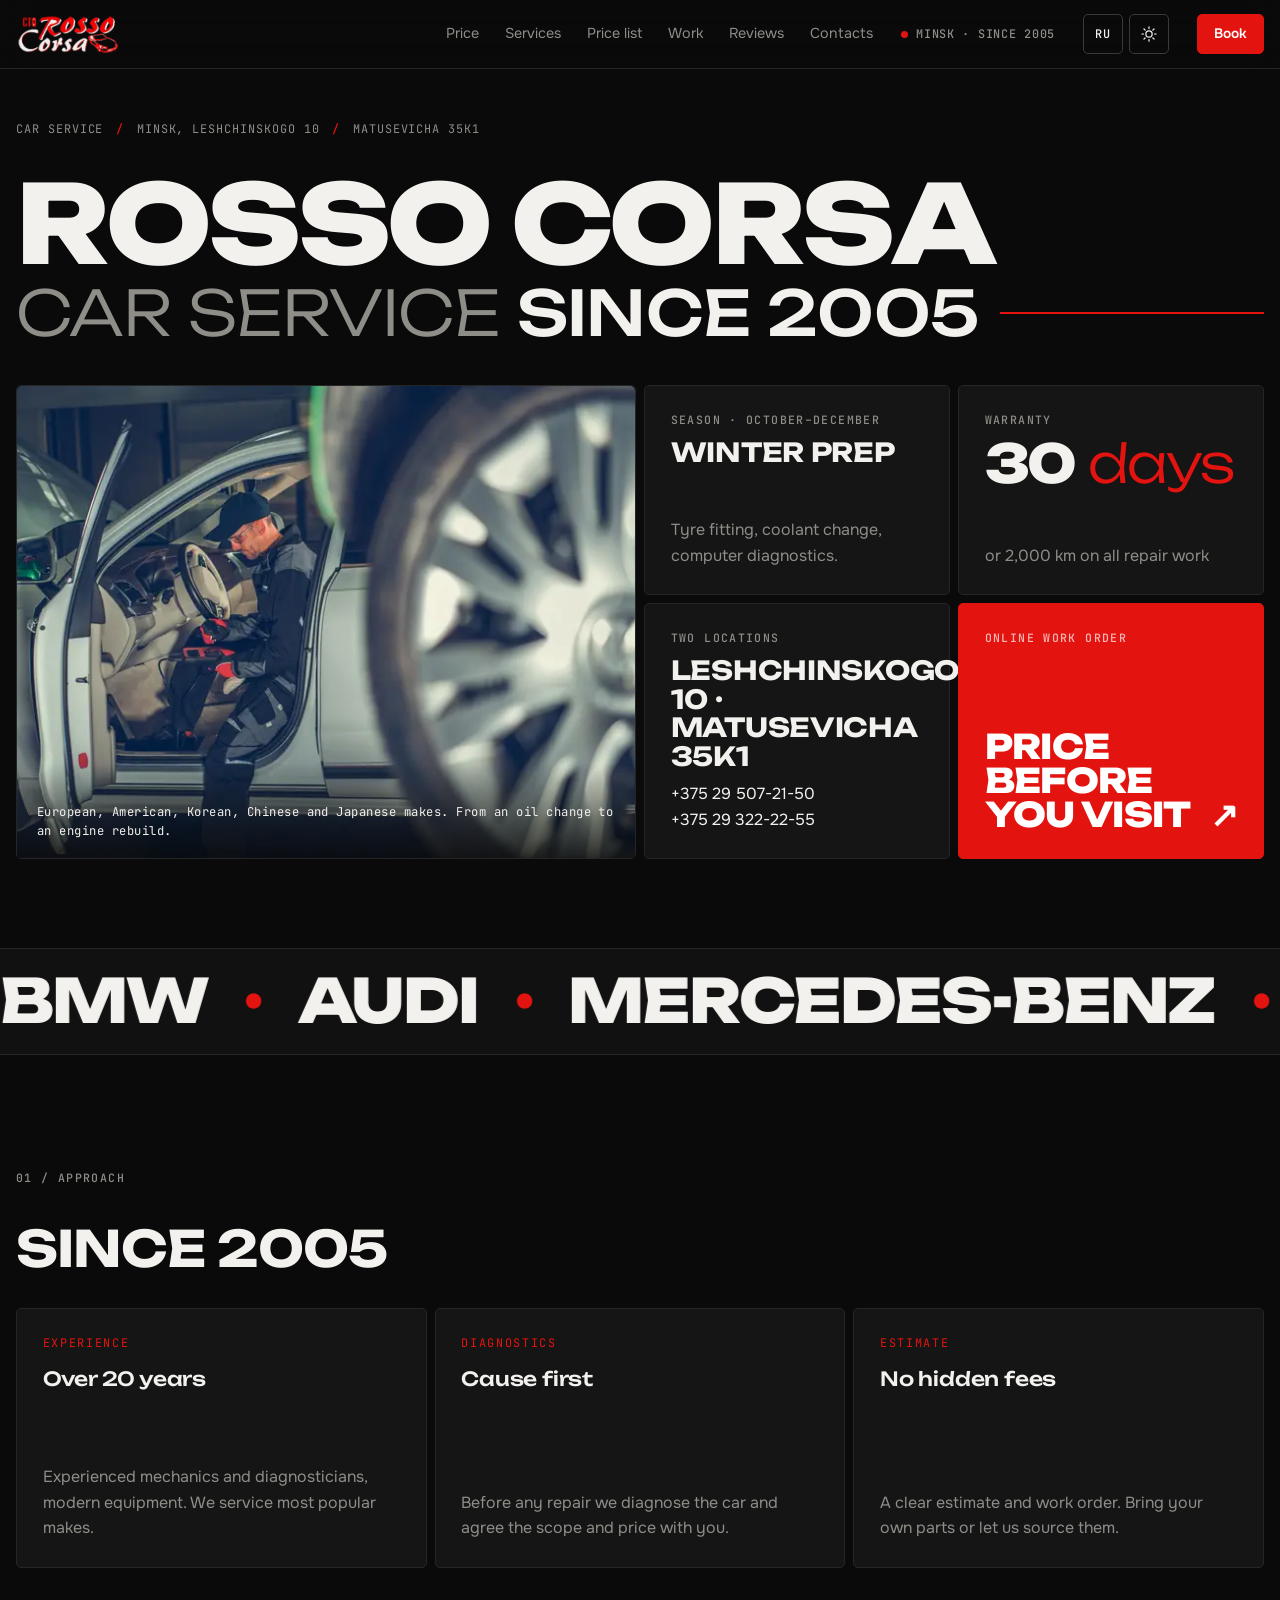
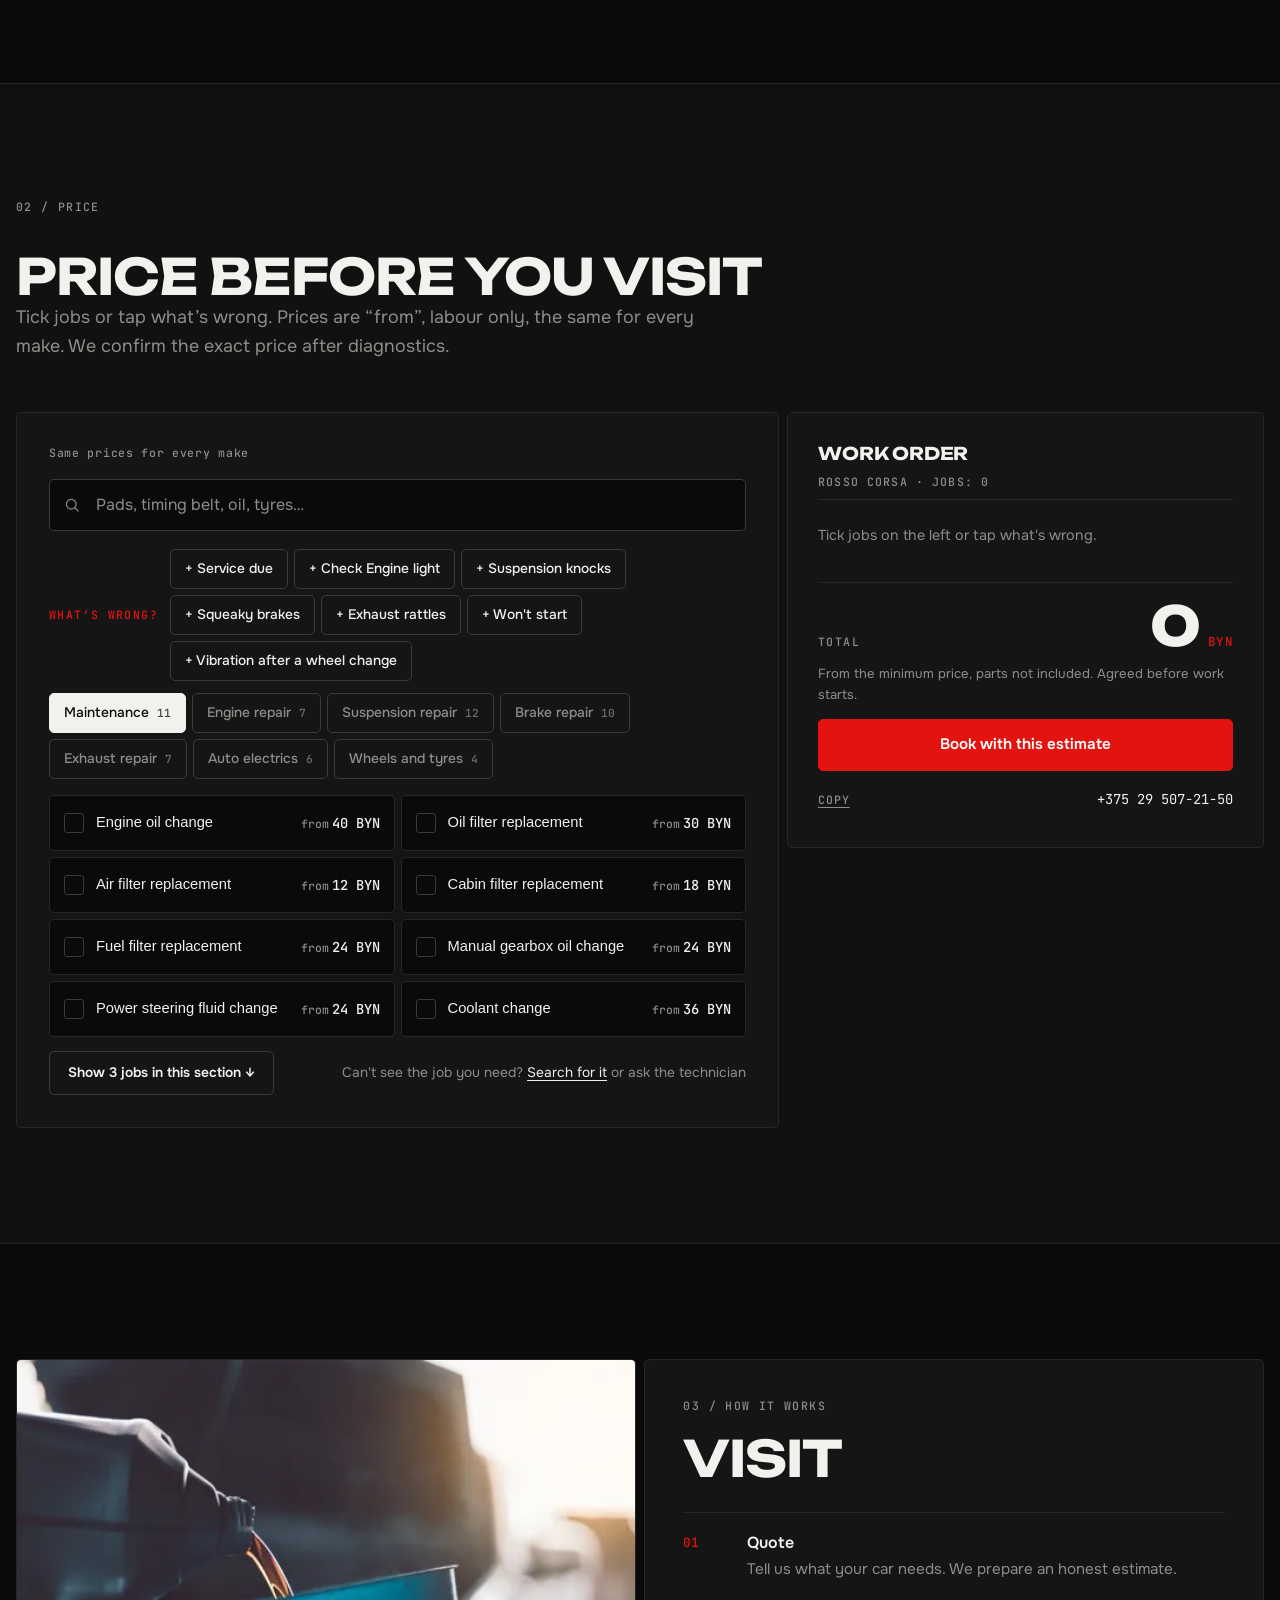
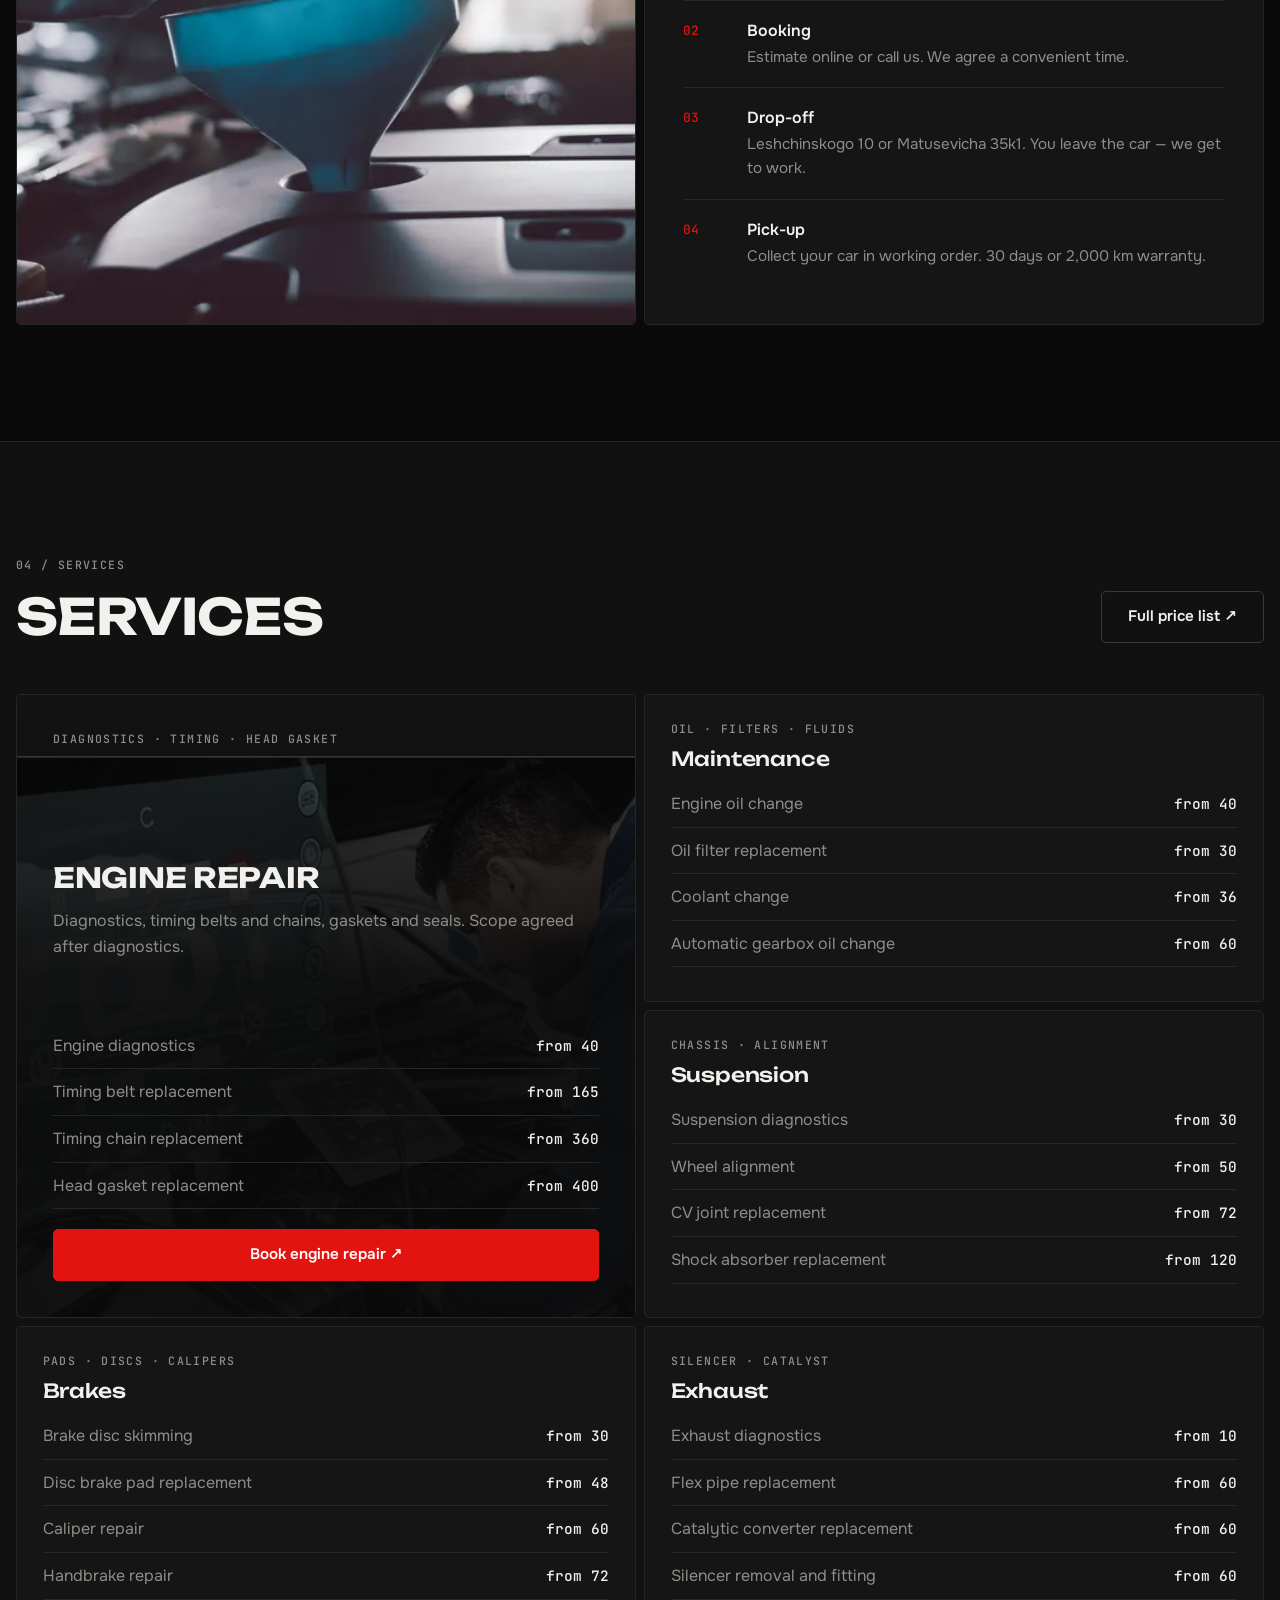
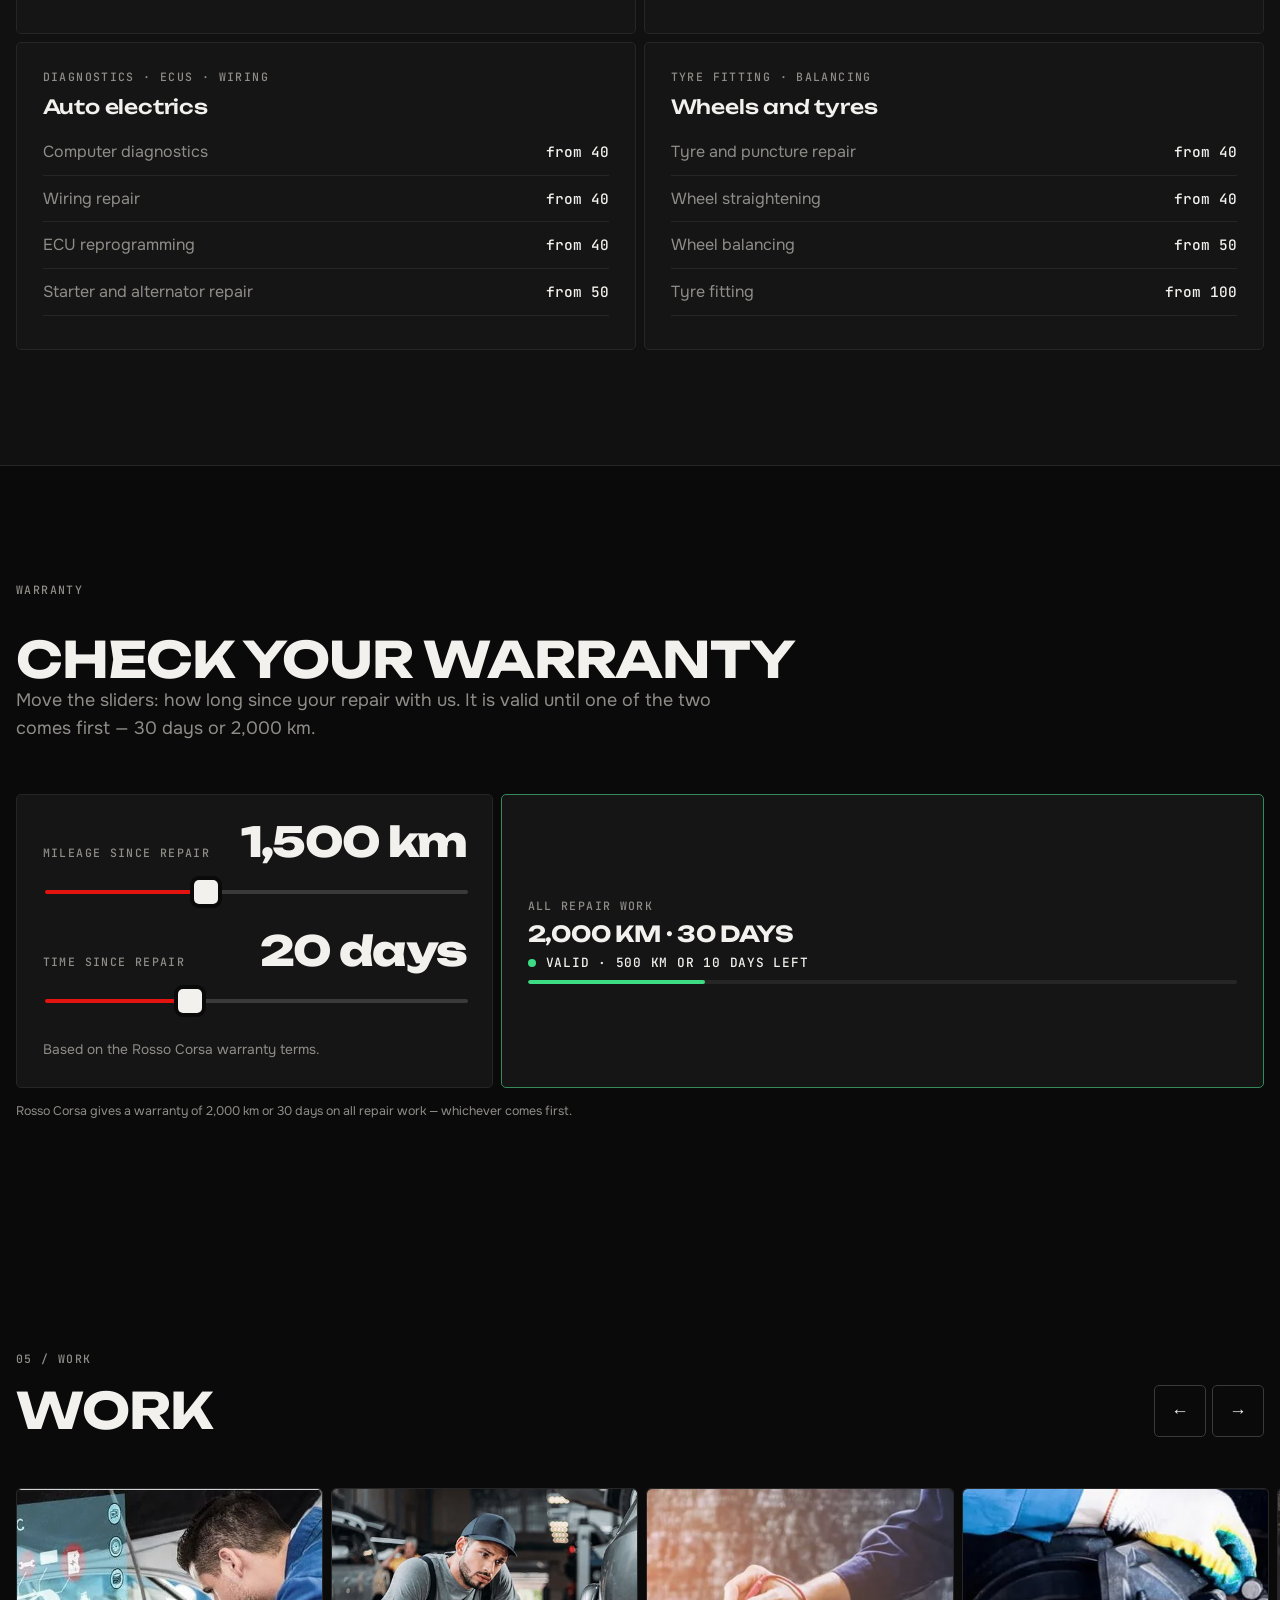
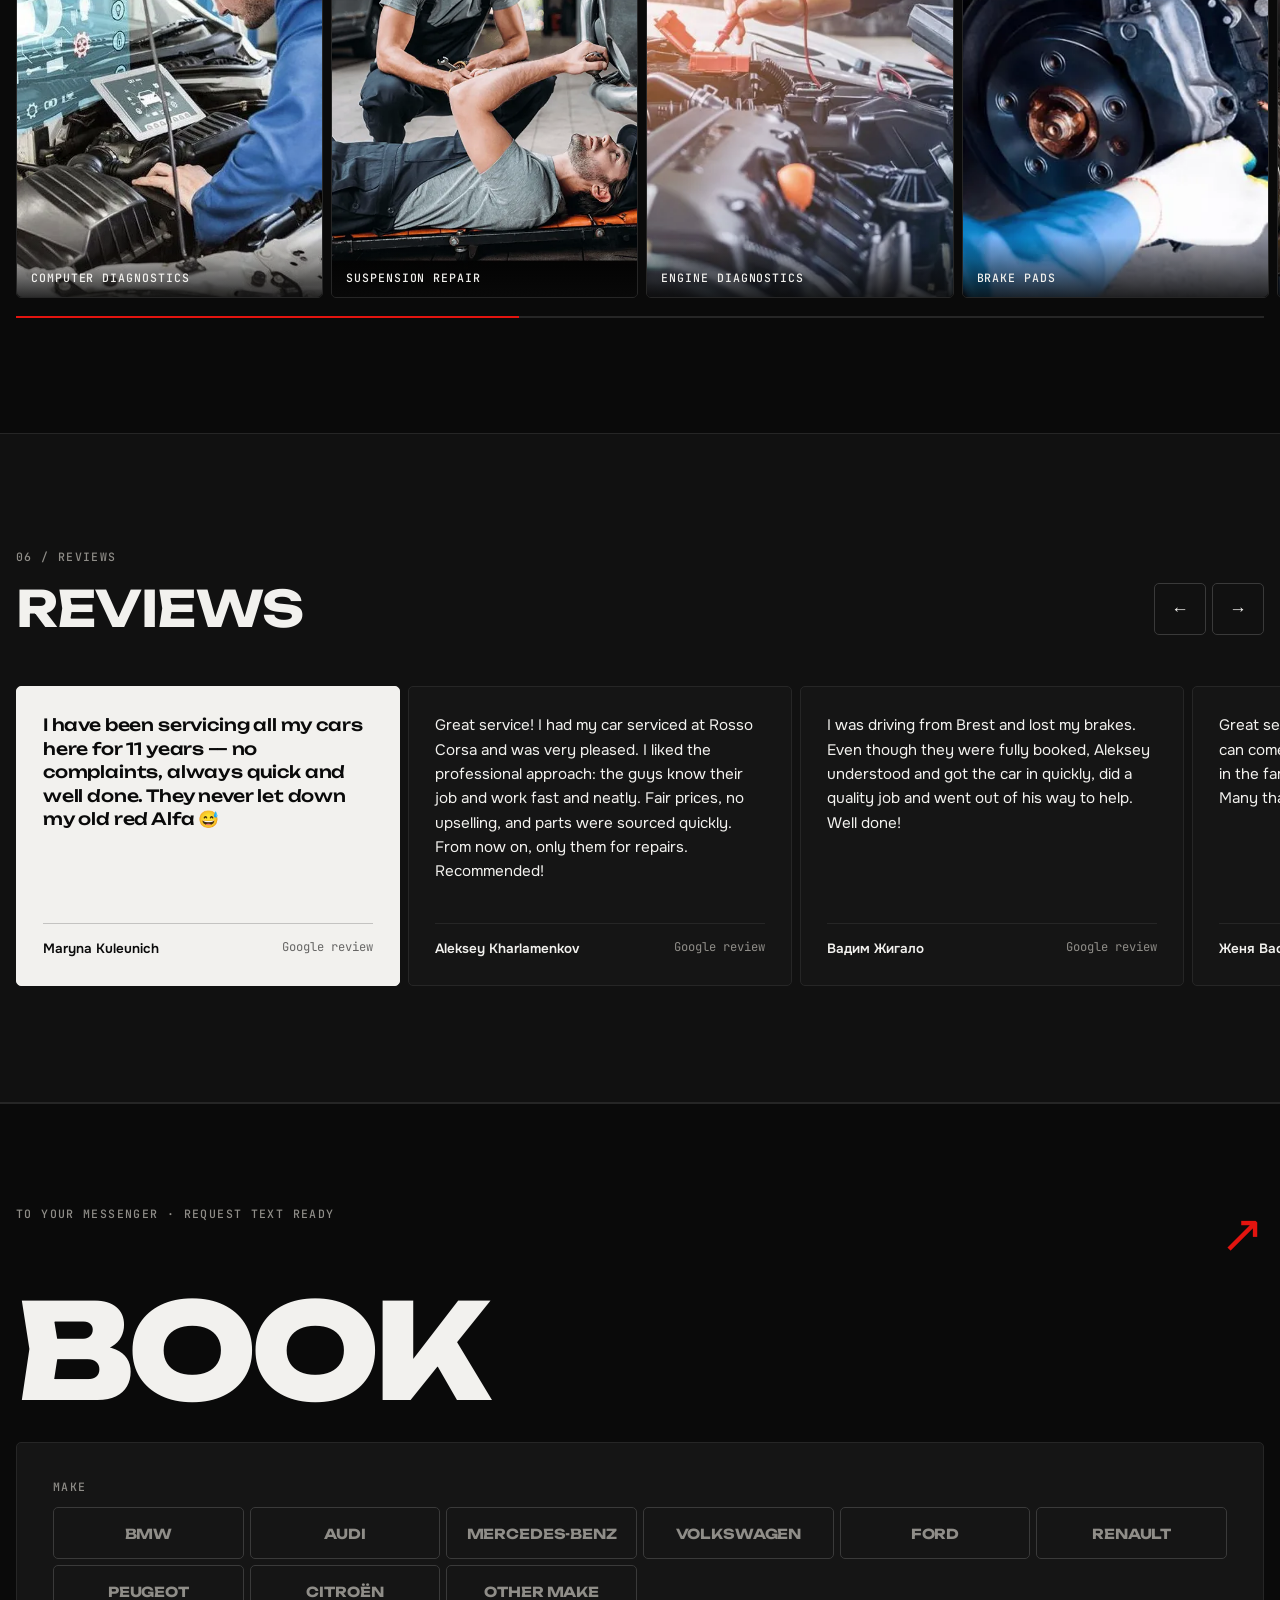
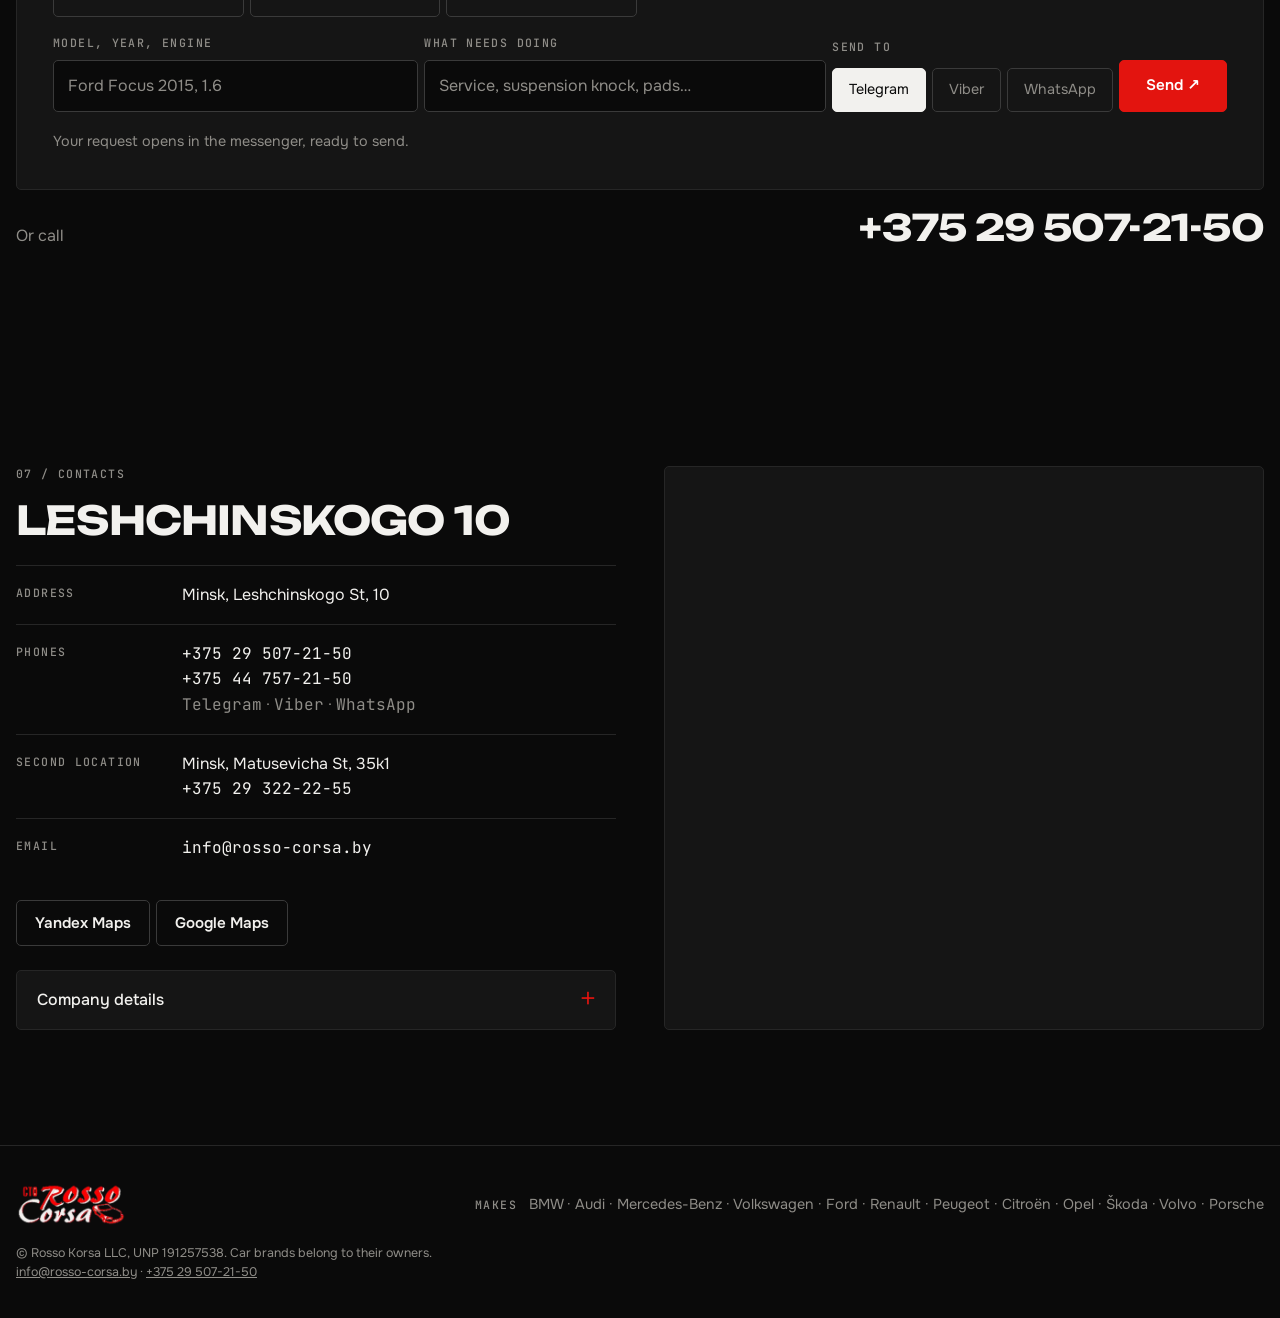
==== commit 75dca06e: "Ускорение: свои шрифты, лёгкие логотипы и картинки, правки доступности - шрифты со своего домена, то" ====
--- a/en/index.html
+++ b/en/index.html
@@ -16,9 +16,8 @@
 <meta property="og:image" content="https://dirol982.github.io/rosso/assets/img/hero.webp">
 <link rel="icon" type="image/png" href="../favicon.png">
 <link rel="apple-touch-icon" href="../apple-touch-icon.png">
-<link rel="preconnect" href="https://fonts.googleapis.com">
-<link rel="preconnect" href="https://fonts.gstatic.com" crossorigin>
-<link rel="stylesheet" href="https://fonts.googleapis.com/css2?family=Unbounded:wght@300;500;700;800&family=Onest:wght@400;500;600&family=JetBrains+Mono:wght@400;500&display=swap">
+<link rel="preload" href="../assets/fonts/unb-lat.woff2" as="font" type="font/woff2" crossorigin>
+<link rel="preload" href="../assets/fonts/onest-cyr.woff2" as="font" type="font/woff2" crossorigin>
 <link rel="alternate" hreflang="ru" href="https://dirol982.github.io/rosso/">
 <link rel="stylesheet" href="../assets/css/style.css">
 <link rel="stylesheet" href="../assets/css/motion.css">
@@ -28,7 +27,7 @@
 <a class="skip" href="#main">Skip to content</a>
 <header class="top" data-header>
   <div class="top__in">
-    <a class="brand" href="./" aria-label="Rosso Corsa — home"><img class="logo-on-dark" src="../assets/img/logo-light.webp" alt="Rosso Corsa" width="225" height="90"><img class="logo-on-light" src="../assets/img/logo-dark.webp" alt="" width="225" height="90"></a>
+    <a class="brand" href="./" aria-label="Rosso Corsa — home"><img class="logo-on-dark" src="../assets/img/logo-light.webp" alt="Rosso Corsa" width="240" height="96"><img class="logo-on-light" src="../assets/img/logo-dark.webp" alt="" width="240" height="96" loading="lazy"></a>
     <nav class="nav" aria-label="Sections">
       <a href="#calc">Price</a>
       <a href="#services">Services</a>
@@ -39,7 +38,7 @@
     </nav>
     <span class="status"><i></i><span>Minsk · since 2005</span></span>
     <div class="tools">
-      <a class="tool tool--lang" href="../" hreflang="ru" lang="ru" aria-label="Русская версия">RU</a>
+      <a class="tool tool--lang" href="../" hreflang="ru" lang="ru" aria-label="RU — русская версия">RU</a>
       <button class="tool tool--theme" type="button" data-theme-toggle aria-label="Light theme"><svg class="i-sun" width="18" height="18" viewBox="0 0 24 24" fill="none" stroke="currentColor" stroke-width="1.6" stroke-linecap="round" aria-hidden="true"><circle cx="12" cy="12" r="4.2"/><path d="M12 2.5v2.2M12 19.3v2.2M2.5 12h2.2M19.3 12h2.2M5.3 5.3l1.6 1.6M17.1 17.1l1.6 1.6M5.3 18.7l1.6-1.6M17.1 6.9l1.6-1.6"/></svg><svg class="i-moon" width="18" height="18" viewBox="0 0 24 24" fill="none" stroke="currentColor" stroke-width="1.6" stroke-linecap="round" stroke-linejoin="round" aria-hidden="true"><path d="M20 14.5A8 8 0 0 1 9.5 4a8 8 0 1 0 10.5 10.5Z"/></svg></button>
     </div>
     <a class="btn btn--sm" href="#book">Book</a>
@@ -58,7 +57,7 @@
 
     <div class="bento bento--hero">
       <figure class="tile tile--photo tile--hero">
-        <img src="../assets/img/hero.webp" srcset="../assets/img/hero-720.webp 720w, ../assets/img/hero.webp 1600w" sizes="(max-width: 1000px) 100vw, 50vw" alt="A Rosso Corsa technician running computer diagnostics inside a car" width="1600" height="1066" fetchpriority="high">
+        <img src="../assets/img/hero.webp" srcset="../assets/img/hero-720.webp 720w, ../assets/img/hero-1080.webp 1080w, ../assets/img/hero.webp 1600w" sizes="(max-width: 1000px) 100vw, 50vw" alt="A Rosso Corsa technician running computer diagnostics inside a car" width="1600" height="1066" fetchpriority="high">
         <figcaption class="mono">European, American, Korean, Chinese and Japanese makes. From an oil change to an engine rebuild.</figcaption>
       </figure>
 
--- a/assets/css/style.css
+++ b/assets/css/style.css
@@ -1,6 +1,17 @@
 /* Rosso Corsa — стиль «моторспорт-брутализм» (скилл premium-auto-site, как Top Wheels).
    Layout: «моторспорт-брутализм» — крупный широкий гротеск на всю ширину, бенто-сетка из плиток с острыми углами
    и тонкими линиями, моноширинные подписи как в техпаспорте. Тёмная гамма выбрана сознательно и не зависит от темы системы. */
+/* Шрифты со своего домена: только латиница, кириллица и нужные знаки (см. tools/build.py → README) */
+@font-face { font-family: 'Unbounded'; font-style: normal; font-weight: 300 800; font-display: swap; src: url('../fonts/unb-lat.woff2') format('woff2'); unicode-range: U+0020-007E, U+00A0-00FF, U+2013-2014, U+2018-201D, U+2026, U+2190-2193, U+2197, U+2212; }
+@font-face { font-family: 'Unbounded'; font-style: normal; font-weight: 300 800; font-display: swap; src: url('../fonts/unb-cyr.woff2') format('woff2'); unicode-range: U+0401, U+0410-044F, U+0451, U+2116; }
+@font-face { font-family: 'Unbounded'; font-style: normal; font-weight: 300 800; font-display: swap; src: url('../fonts/unb-ext.woff2') format('woff2'); unicode-range: U+0160-0161, U+017D-017E; }
+@font-face { font-family: 'Onest'; font-style: normal; font-weight: 400 600; font-display: swap; src: url('../fonts/onest-lat.woff2') format('woff2'); unicode-range: U+0020-007E, U+00A0-00FF, U+2013-2014, U+2018-201D, U+2026, U+2190-2193, U+2197, U+2212; }
+@font-face { font-family: 'Onest'; font-style: normal; font-weight: 400 600; font-display: swap; src: url('../fonts/onest-cyr.woff2') format('woff2'); unicode-range: U+0401, U+0410-044F, U+0451, U+2116; }
+@font-face { font-family: 'Onest'; font-style: normal; font-weight: 400 600; font-display: swap; src: url('../fonts/onest-ext.woff2') format('woff2'); unicode-range: U+0160-0161, U+017D-017E; }
+@font-face { font-family: 'JetBrains Mono'; font-style: normal; font-weight: 400 500; font-display: swap; src: url('../fonts/jb-lat.woff2') format('woff2'); unicode-range: U+0020-007E, U+00A0-00FF, U+2013-2014, U+2018-201D, U+2026, U+2190-2193, U+2197, U+2212; }
+@font-face { font-family: 'JetBrains Mono'; font-style: normal; font-weight: 400 500; font-display: swap; src: url('../fonts/jb-cyr.woff2') format('woff2'); unicode-range: U+0401, U+0410-044F, U+0451, U+2116; }
+@font-face { font-family: 'JetBrains Mono'; font-style: normal; font-weight: 400 500; font-display: swap; src: url('../fonts/jb-ext.woff2') format('woff2'); unicode-range: U+0160-0161, U+017D-017E; }
+
 :root {
   --bg: #0a0a0a;          /* карбон */
   --panel: #111111;       /* фон чередующихся секций */
@@ -753,3 +764,7 @@
 .status i { background: var(--accent); }
 .wc__tiers .wc__tier { justify-content: center; }
 .cinfo dd .muted a { color: inherit; }
+.calc__foot button.calc__link { min-height: 0; padding: 0; border: 0; background: none; color: var(--fg); font: inherit; text-decoration: underline; text-underline-offset: 3px; cursor: pointer; }
+.calc__foot button.calc__link:hover { background: none; color: var(--accent); }
+.strip figure .zoom { position: absolute; inset: 0; z-index: 1; width: 100%; height: 100%; padding: 0; border: 0; background: none; cursor: zoom-in; }
+.strip figure .zoom:focus-visible { outline: 2px solid var(--accent); outline-offset: -4px; }
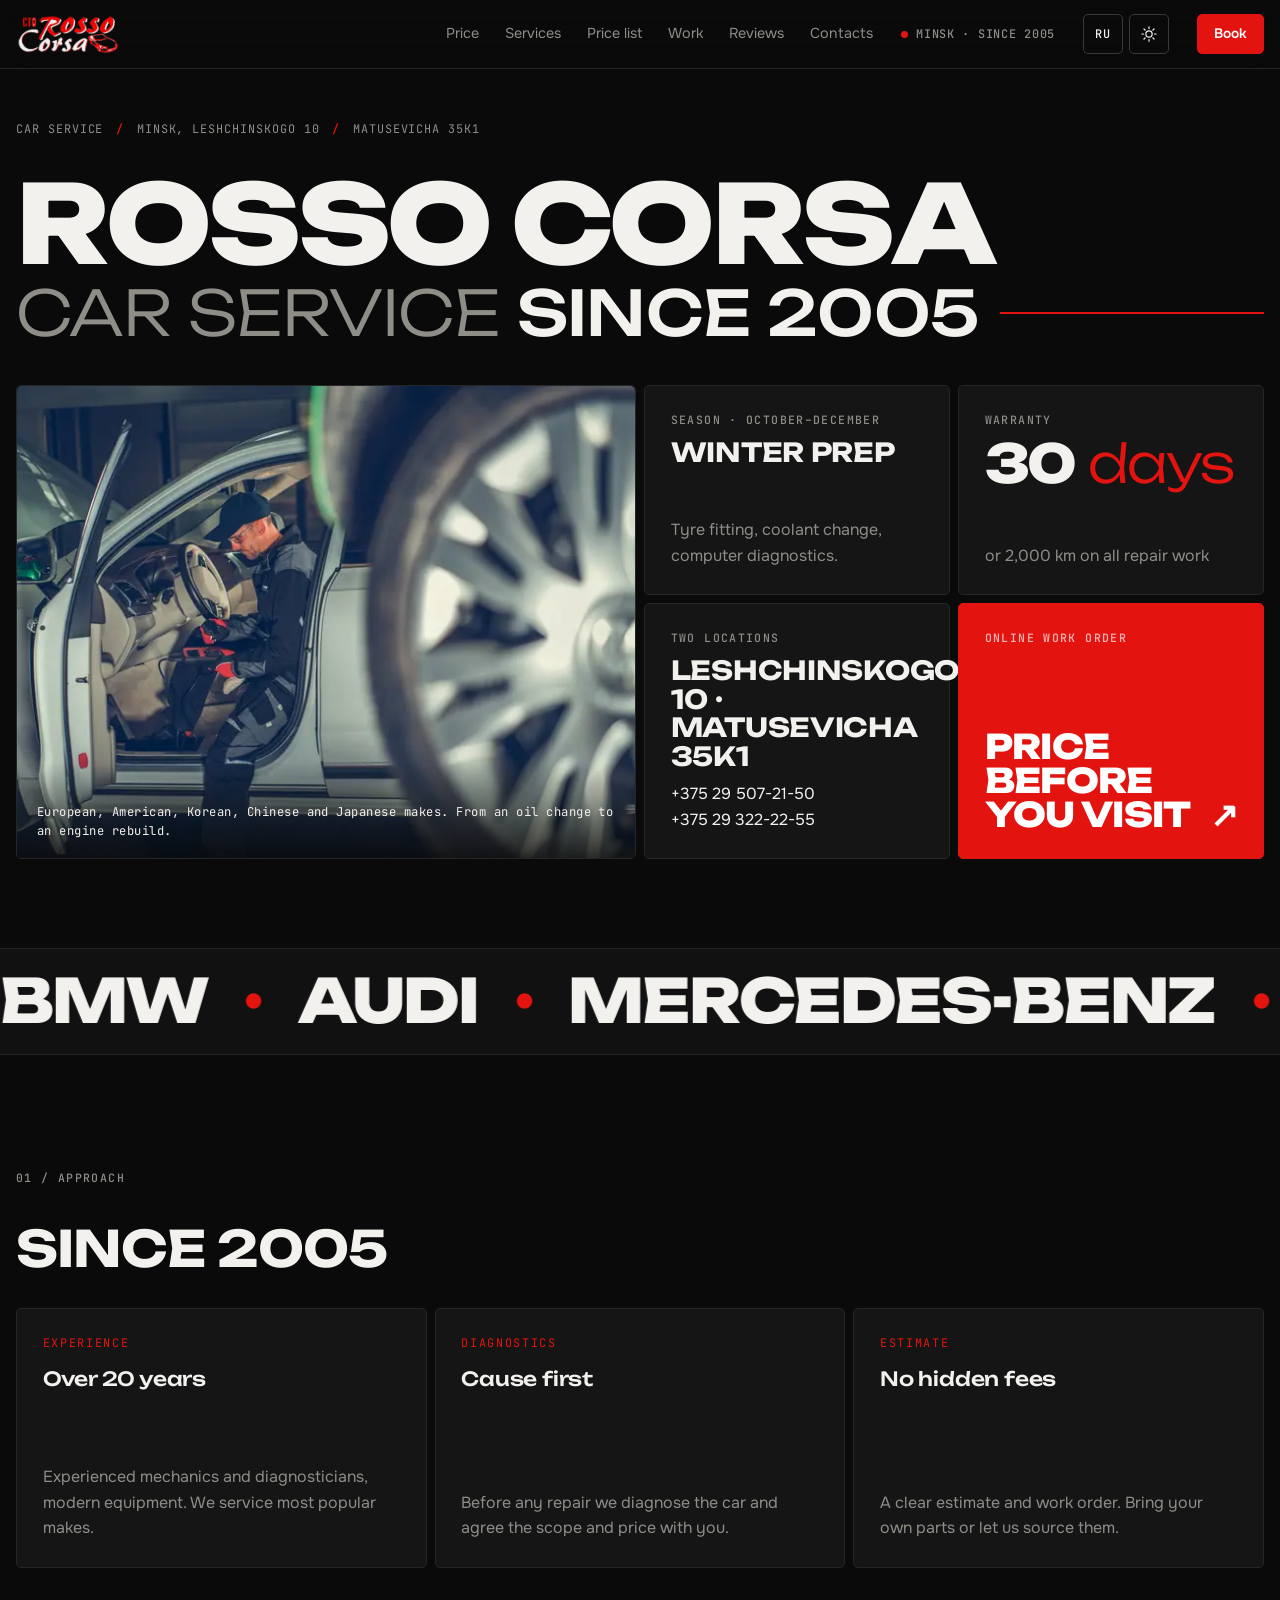
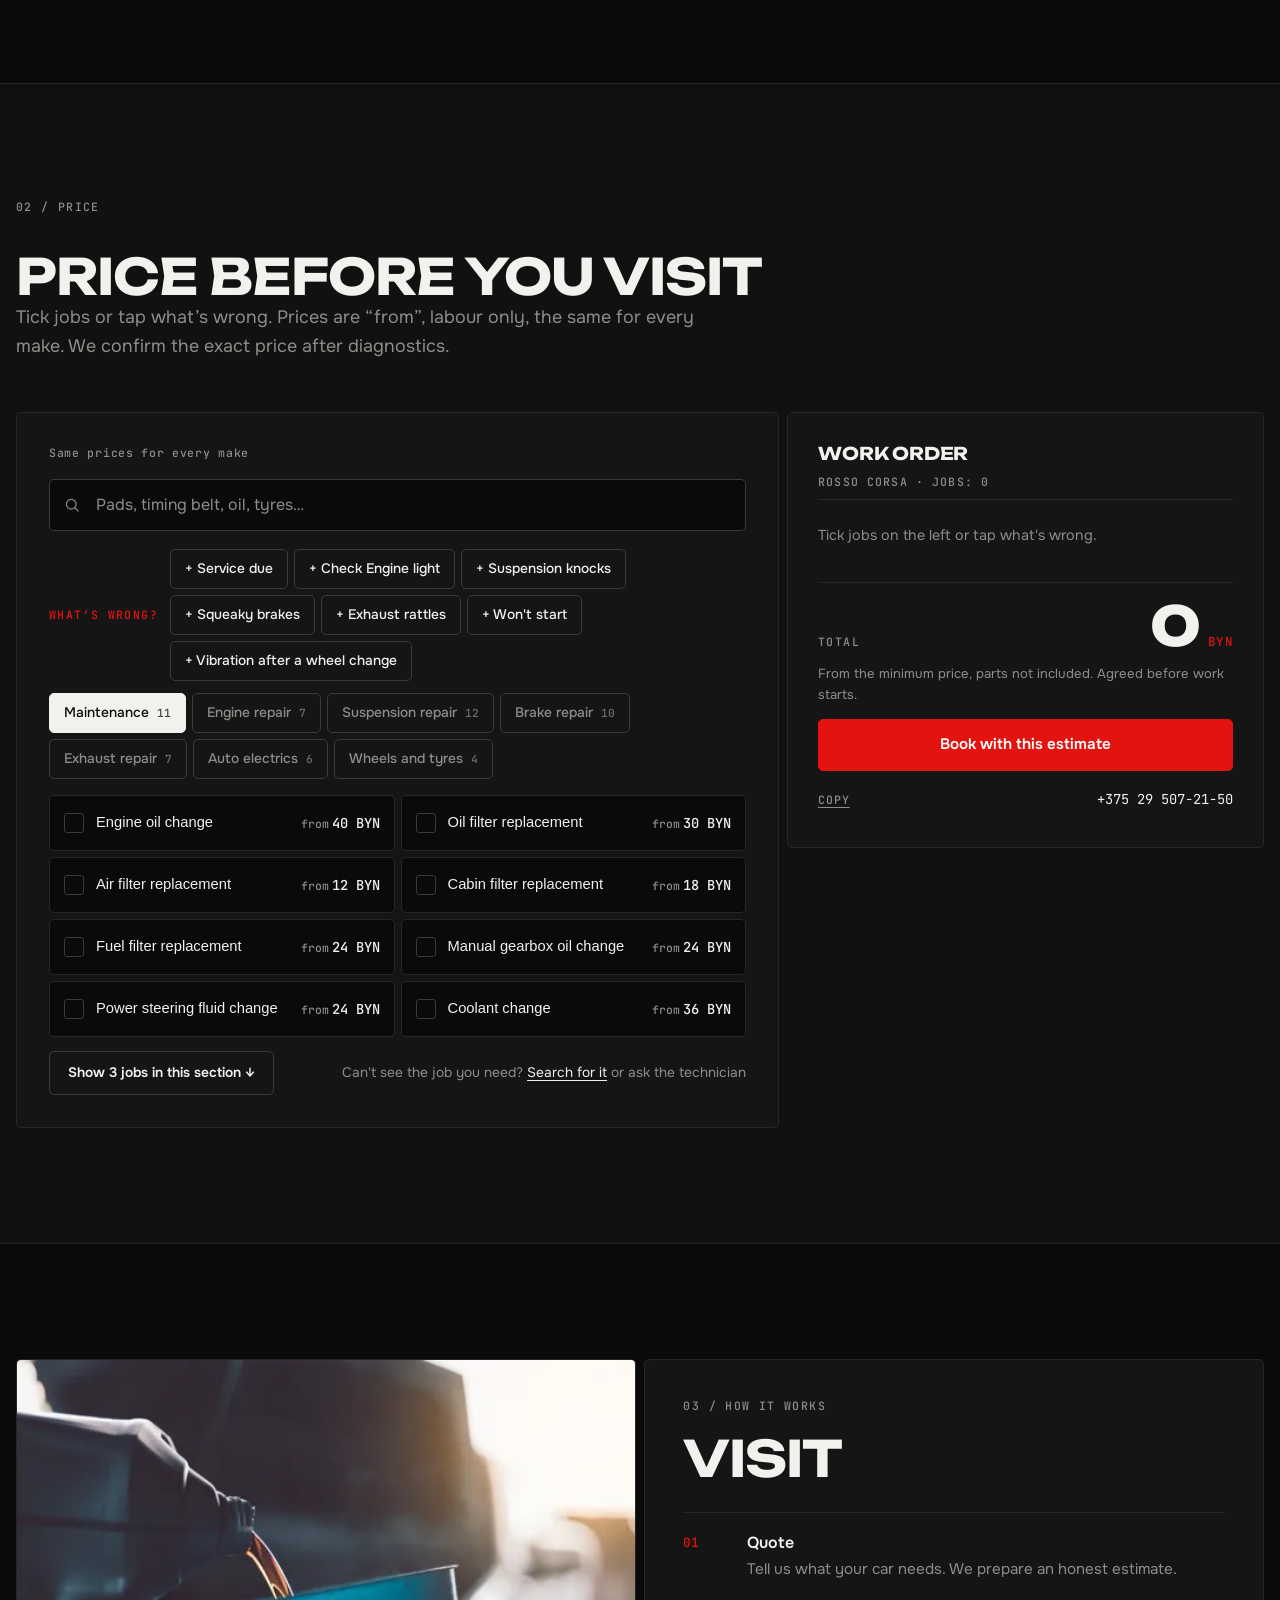
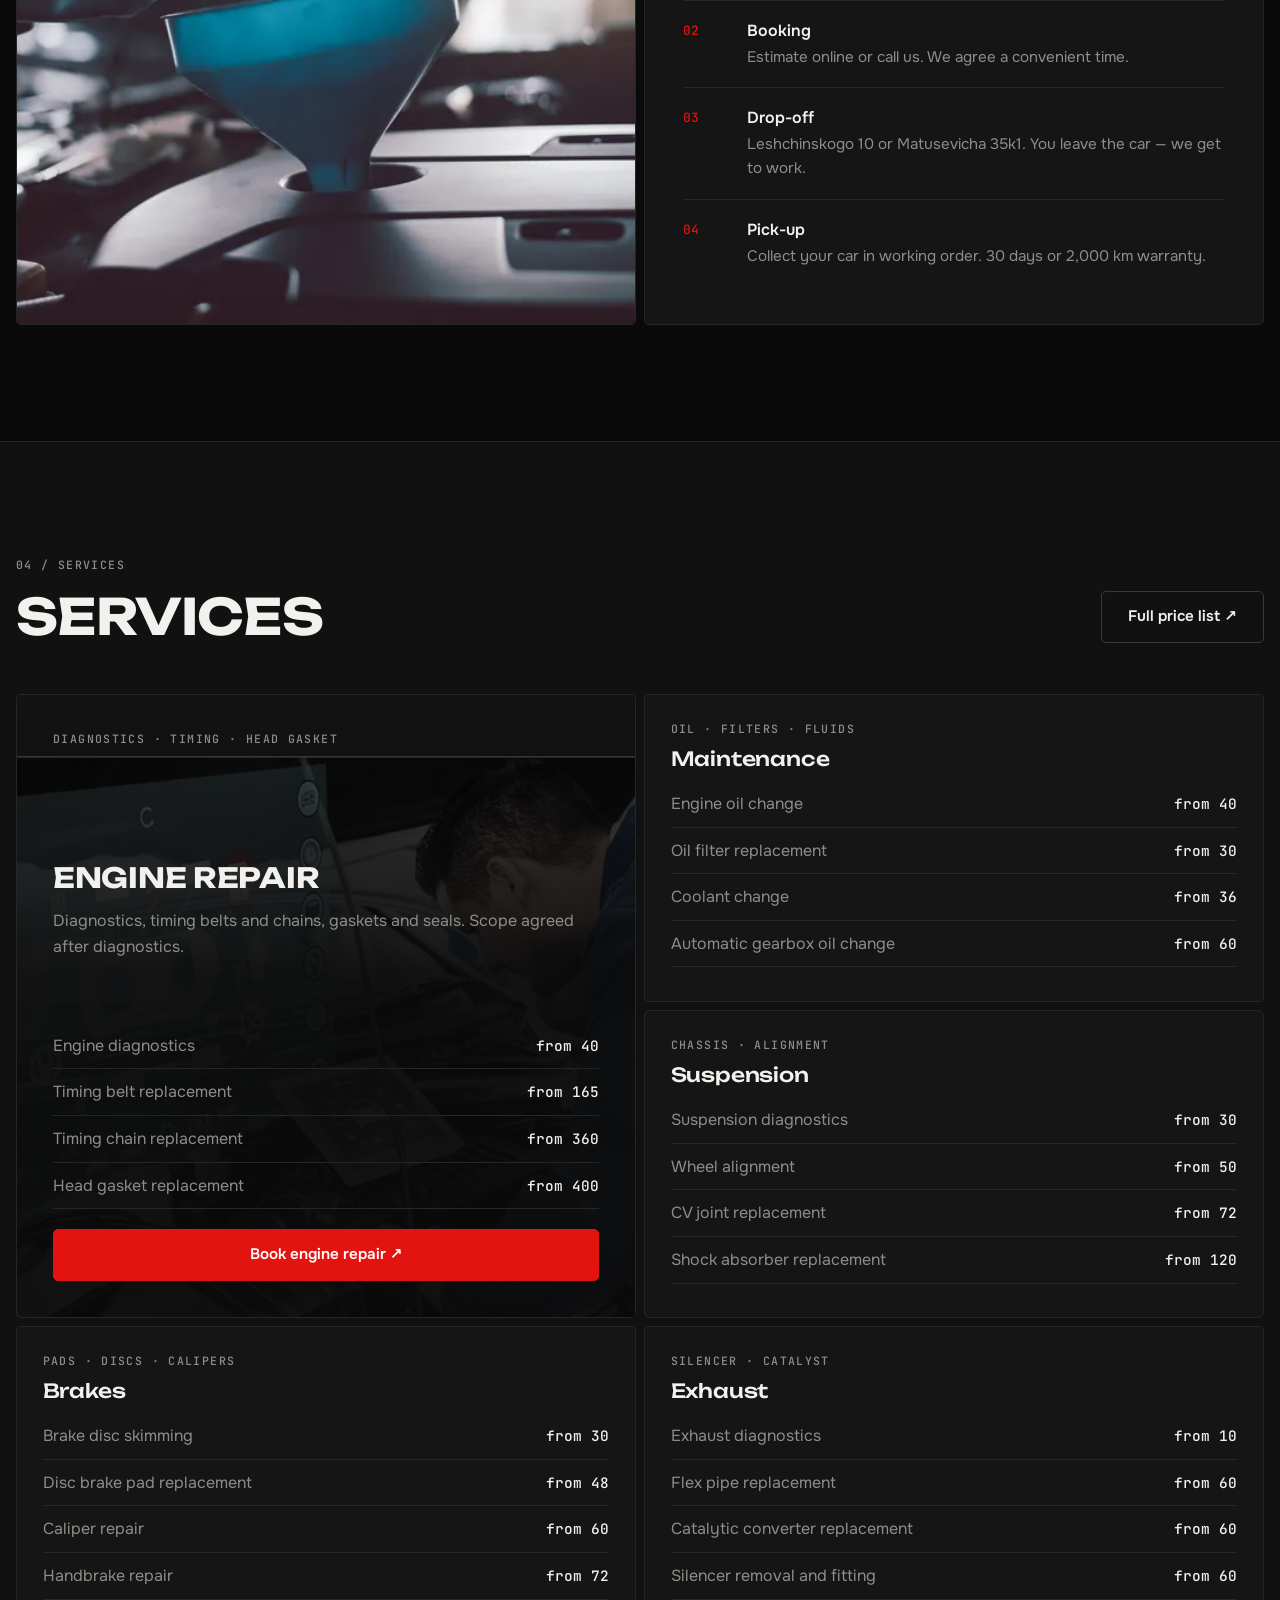
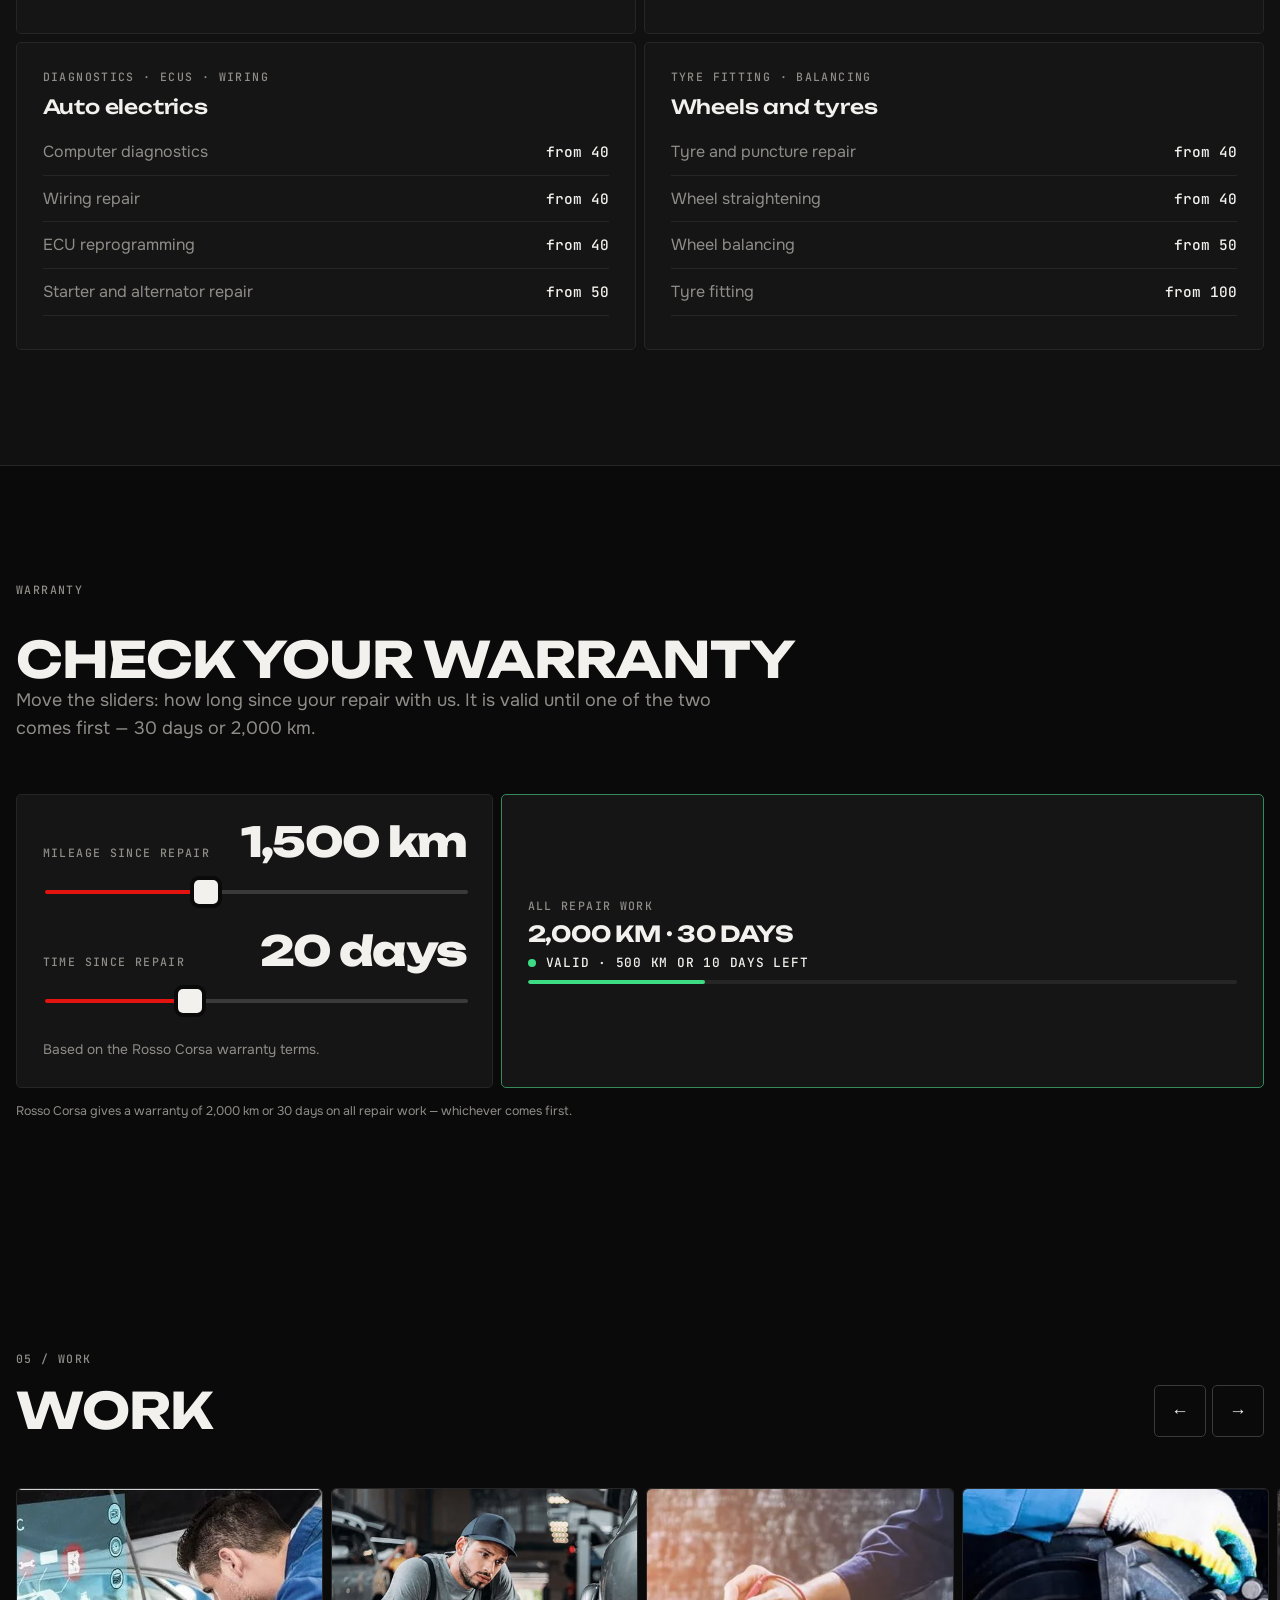
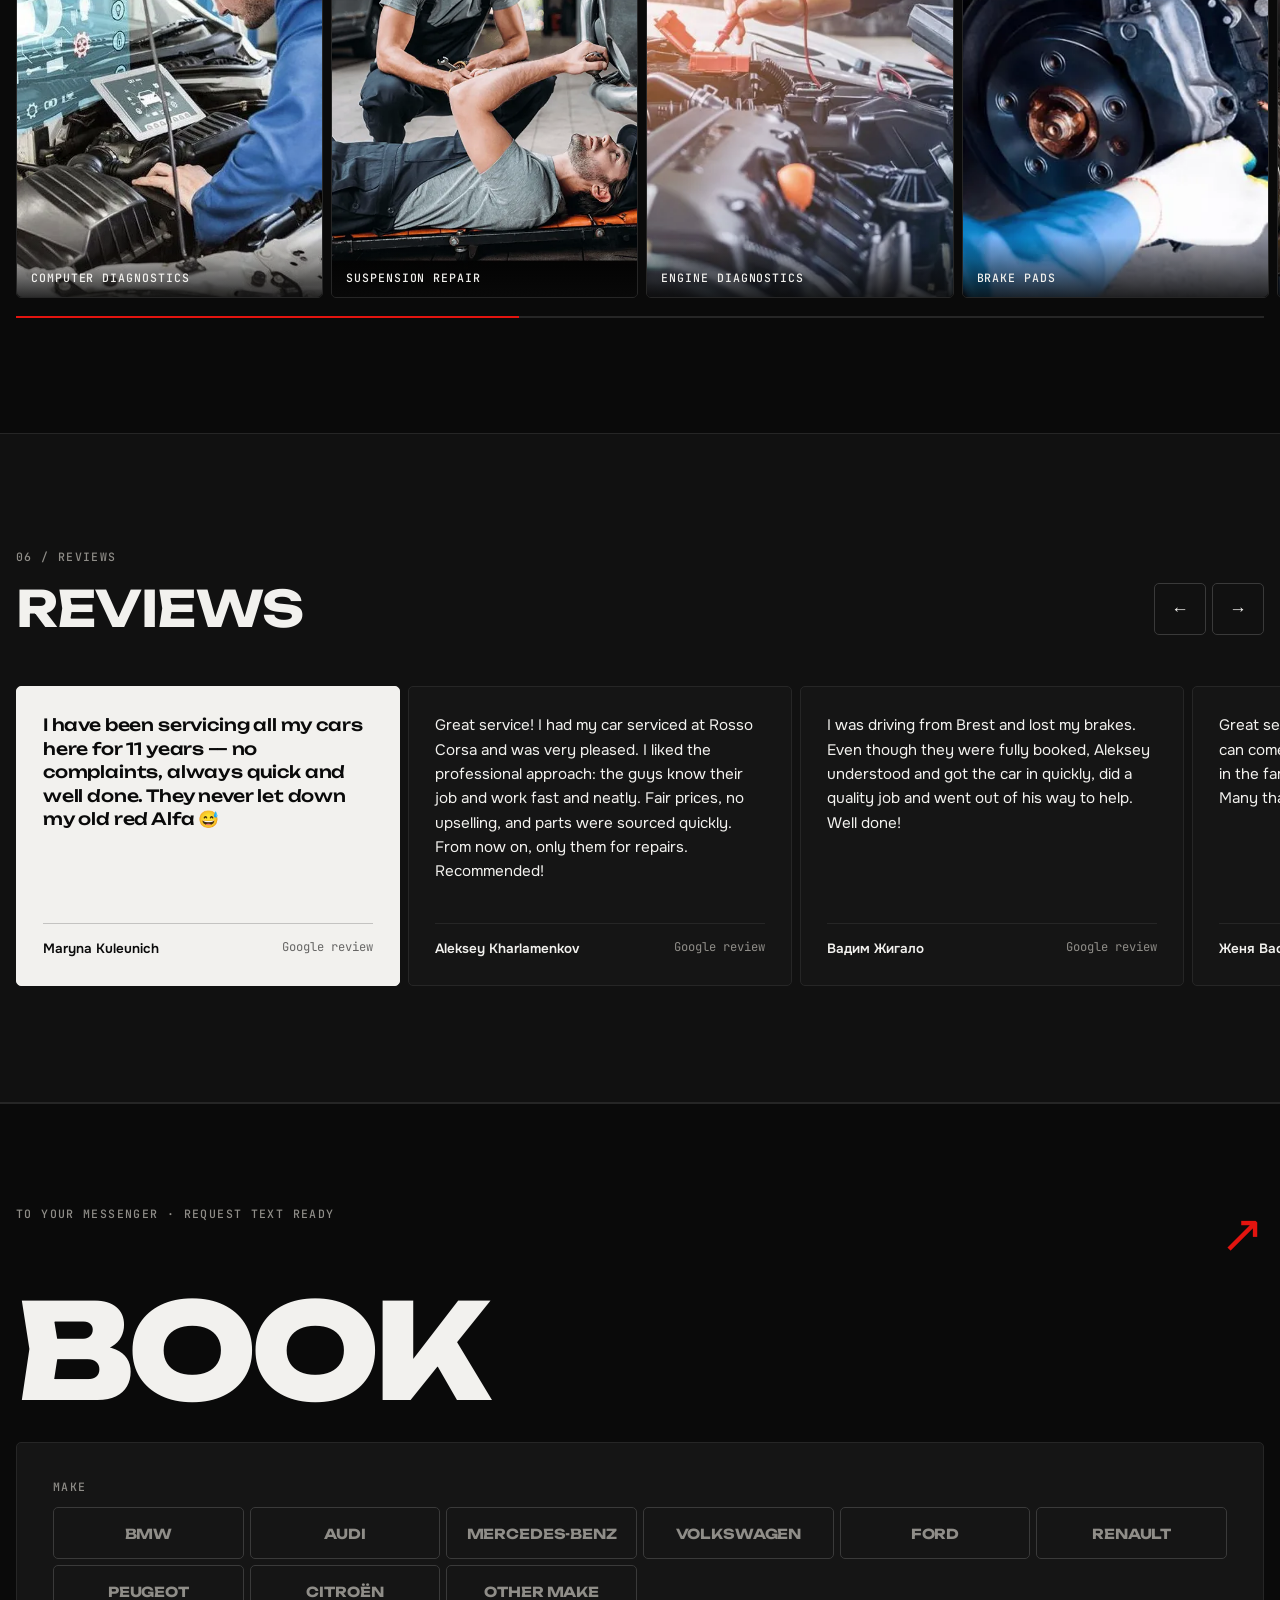
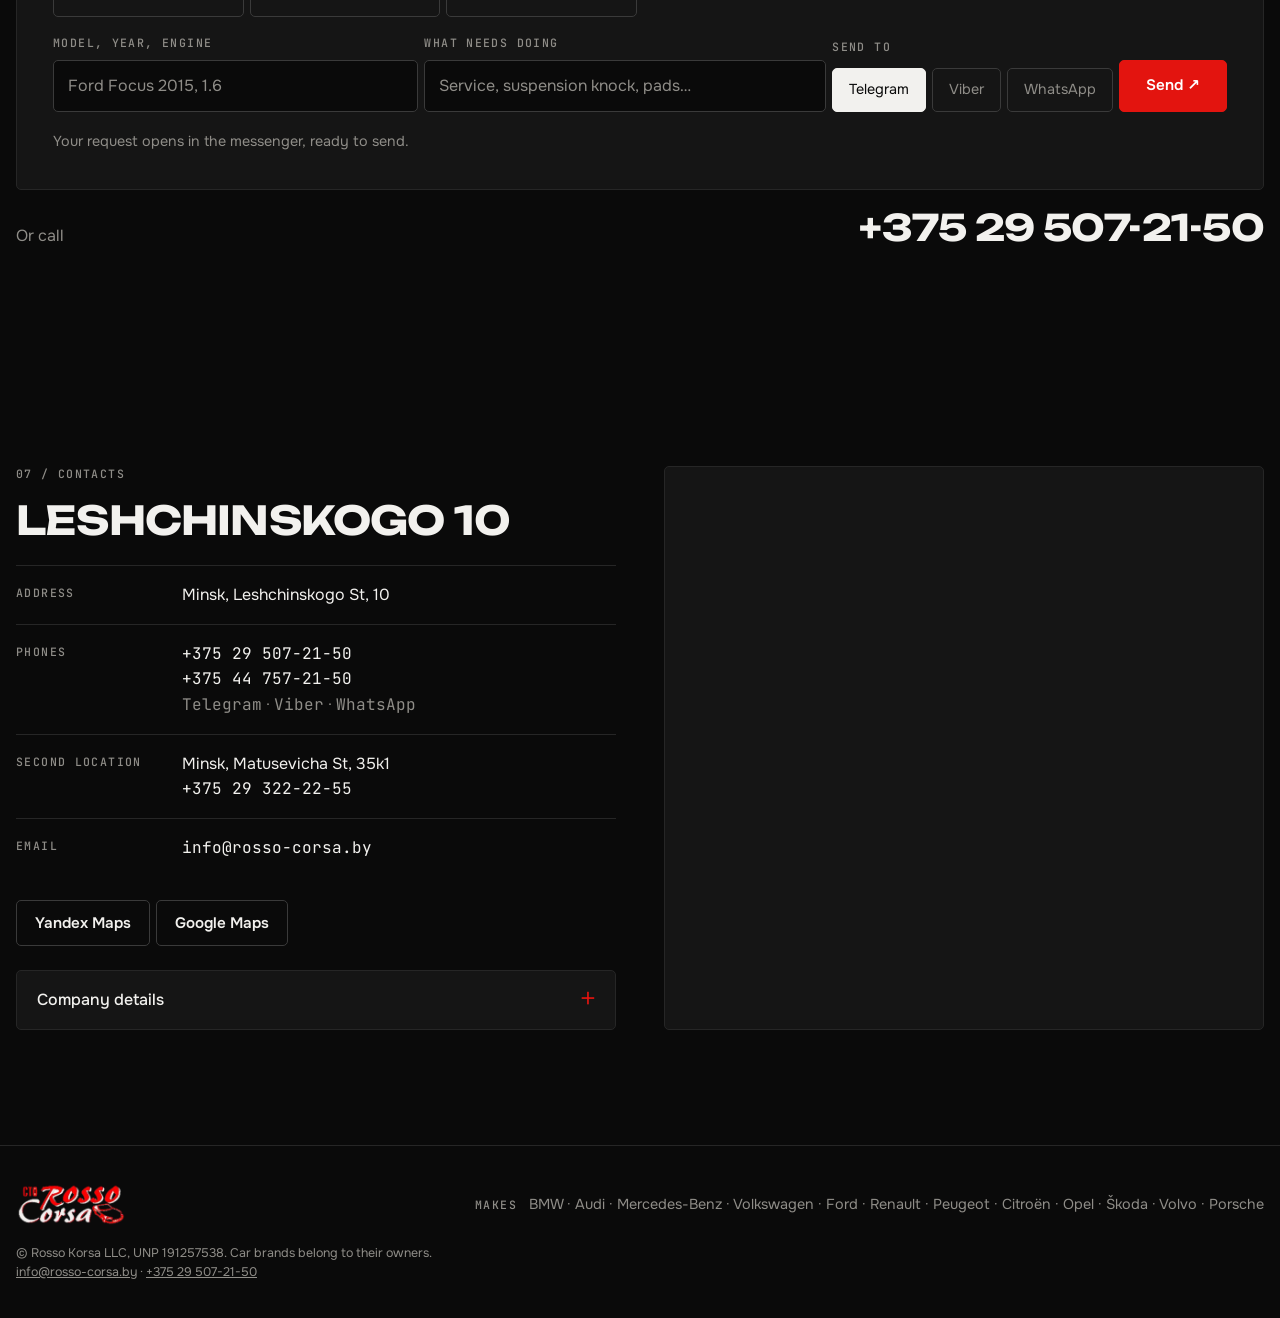
==== commit 05afc8c1: "КП: сравнение со старым сайтом, замеры Lighthouse, «зачем новый сайт» - блок «было / стало» на телеф" ====
--- a/en/index.html
+++ b/en/index.html
@@ -352,7 +352,7 @@
         <a class="btn btn--ghost" href="https://www.google.com/maps/search/?api=1&amp;query=%D0%9C%D0%B8%D0%BD%D1%81%D0%BA%2C%20%D1%83%D0%BB%D0%B8%D1%86%D0%B0%20%D0%9B%D0%B5%D1%89%D0%B8%D0%BD%D1%81%D0%BA%D0%BE%D0%B3%D0%BE%2C%2010" target="_blank" rel="noopener">Google Maps</a>
       </div>
       <details class="req"><summary>Company details</summary><dl>
-        <div><dt>Company</dt><dd>Rosso Korsa LLC (ООО «Россо Корса»)</dd></div><div><dt>Address</dt><dd>220140, Minsk, Leshchinskogo St 10, premises 3, office 7</dd></div><div><dt>Tax ID (UNP)</dt><dd class="mono">191257538</dd></div><div><dt>OKPO</dt><dd class="mono">378922525000</dd></div><div><dt>Tel/fax</dt><dd>365-55-33</dd></div>
+        <div><dt>Company</dt><dd>Rosso Korsa LLC (ООО «Россо Корса»)</dd></div><div><dt>Address</dt><dd>220140, Minsk, Leshchinskogo St 10, premises 3, office 7</dd></div><div><dt>Tax ID (UNP)</dt><dd class="mono">191257538</dd></div><div><dt>OKPO</dt><dd class="mono">378922525000</dd></div><div><dt>Tel/fax</dt><dd>+375 17 365-55-33</dd></div>
       </dl></details>
     </div>
     <div class="map">
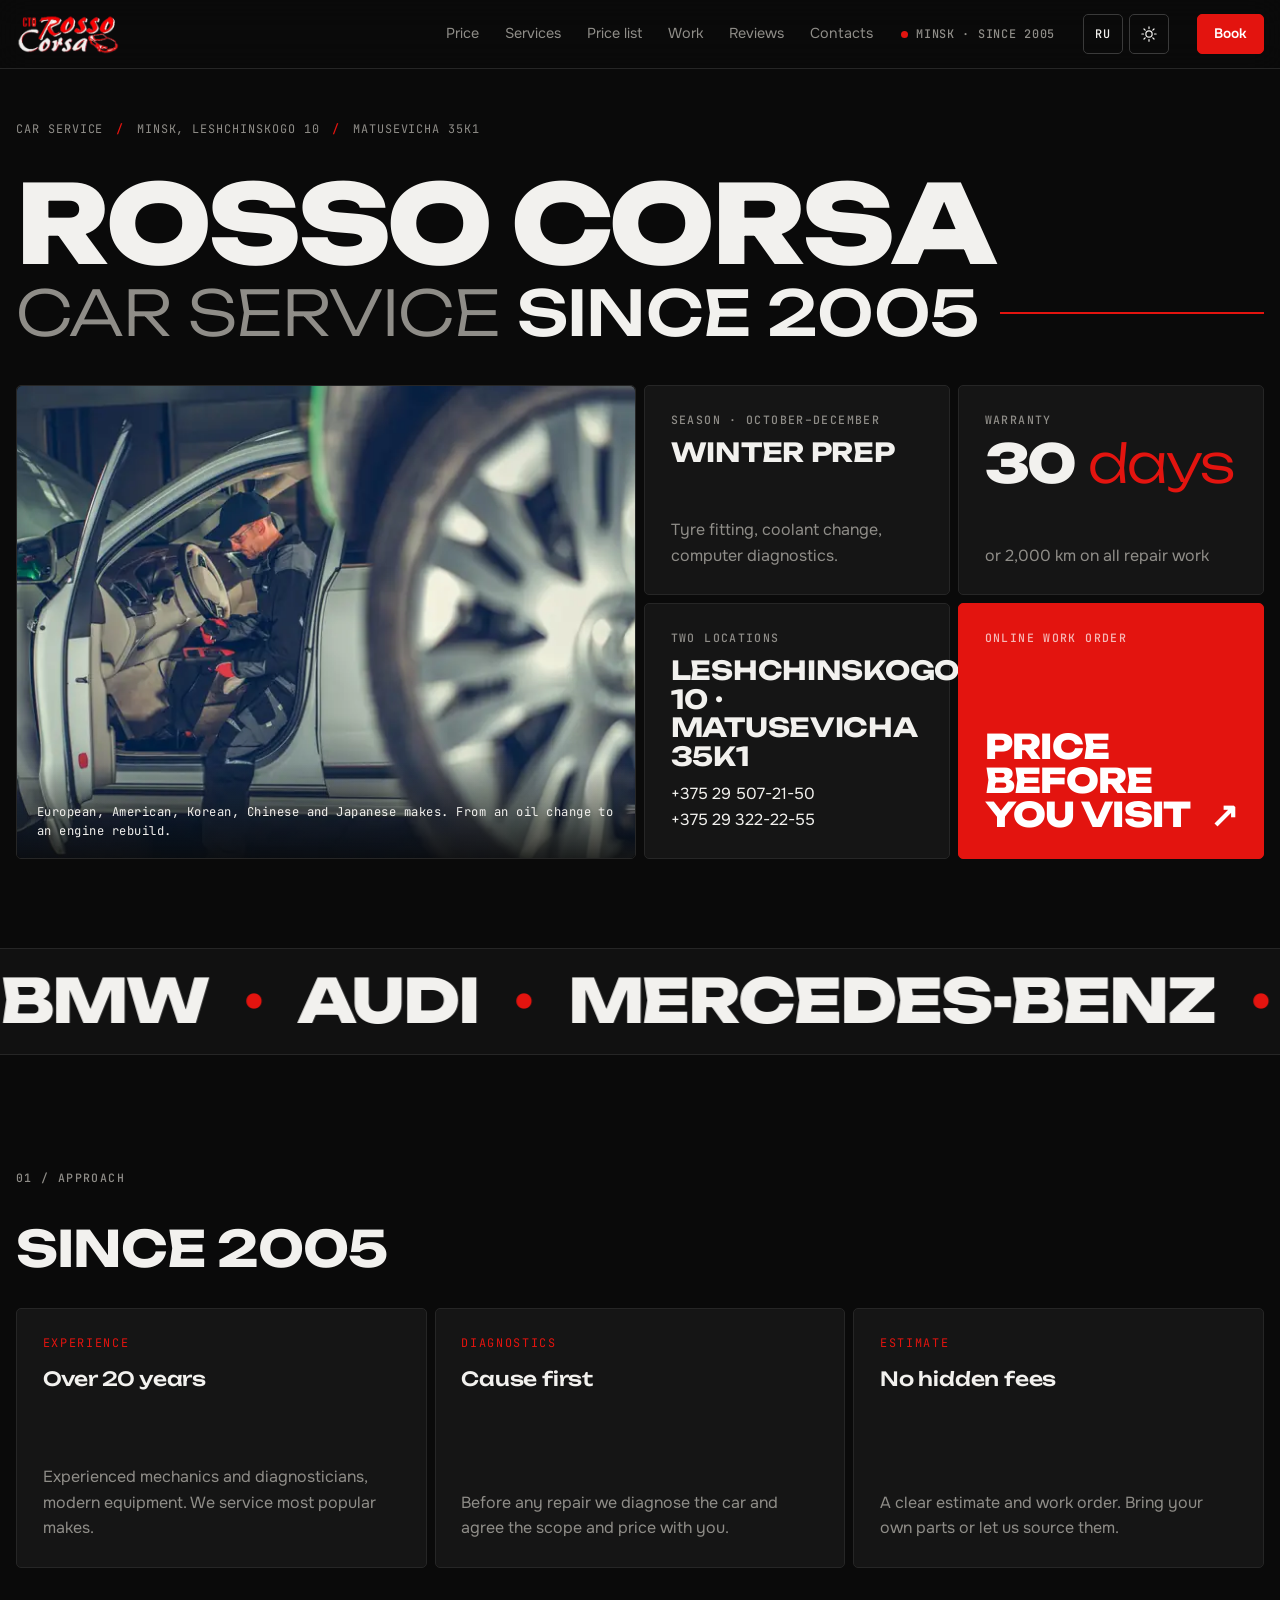
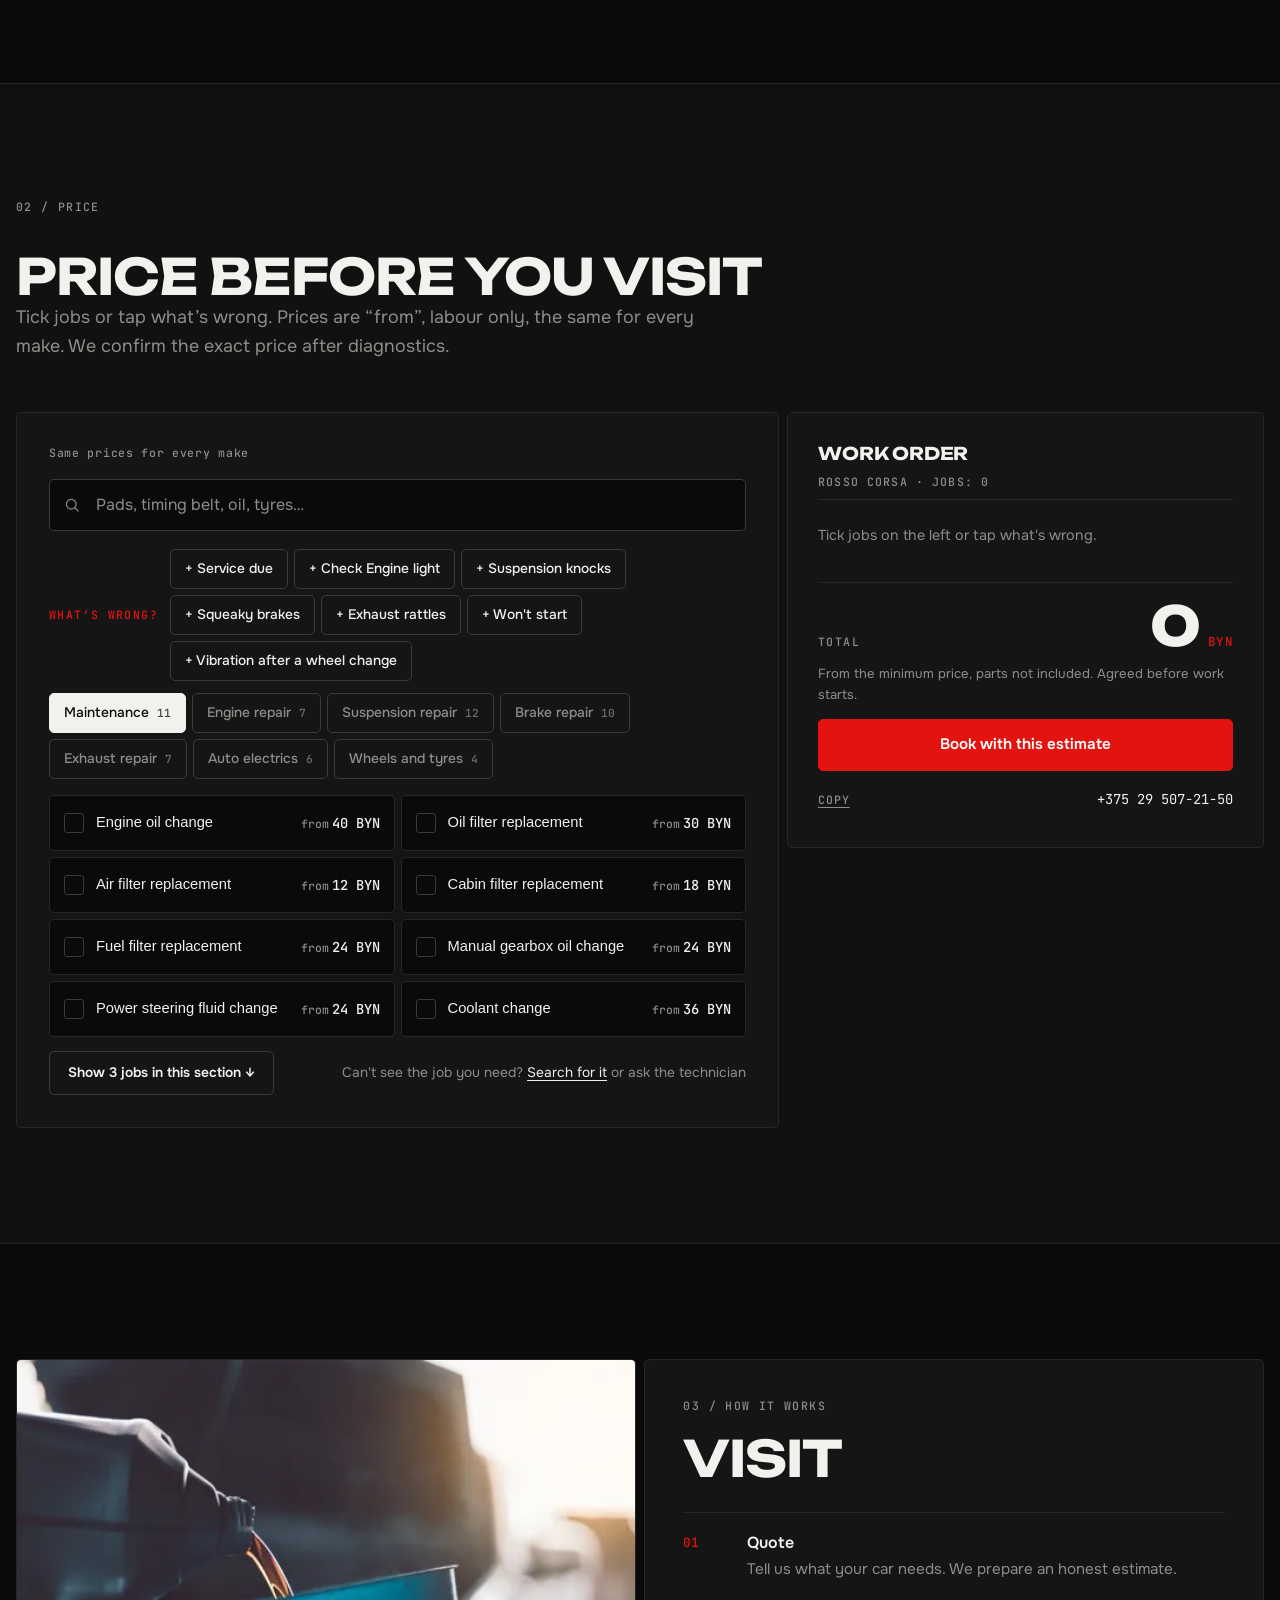
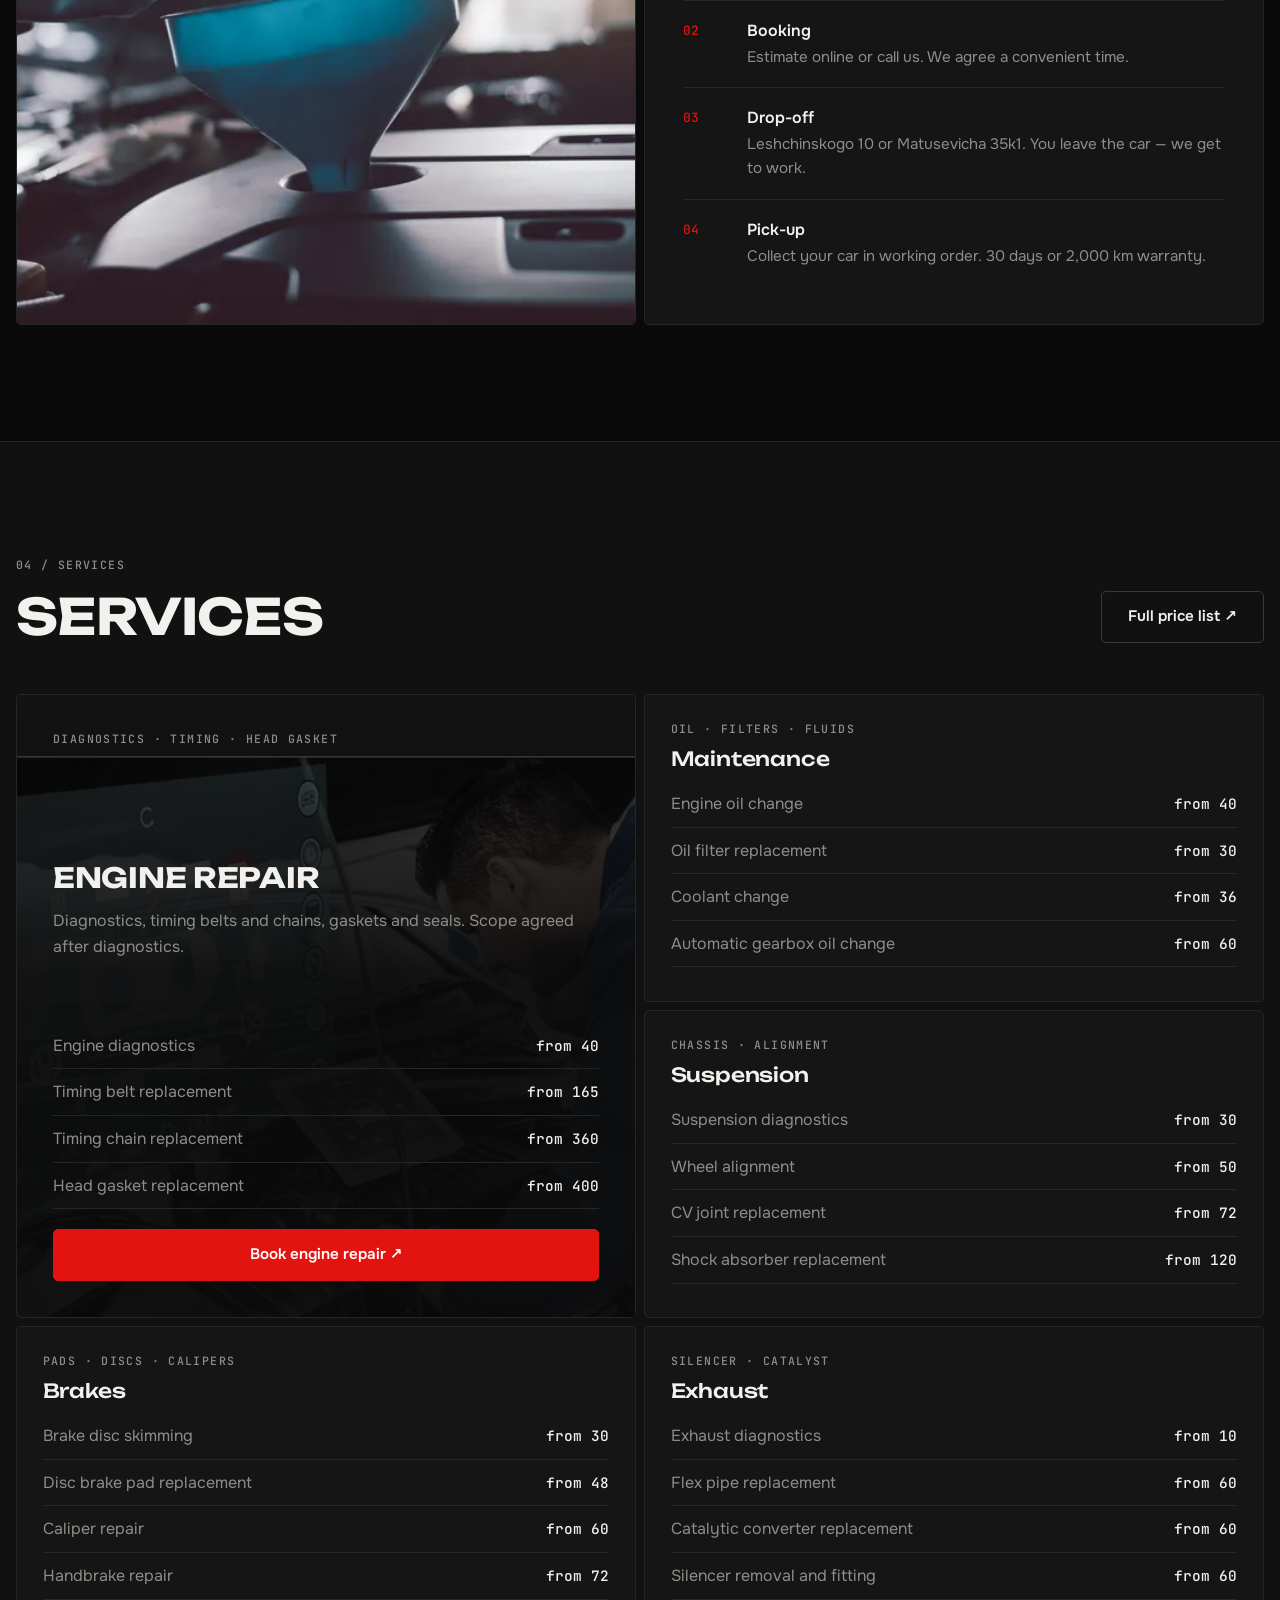
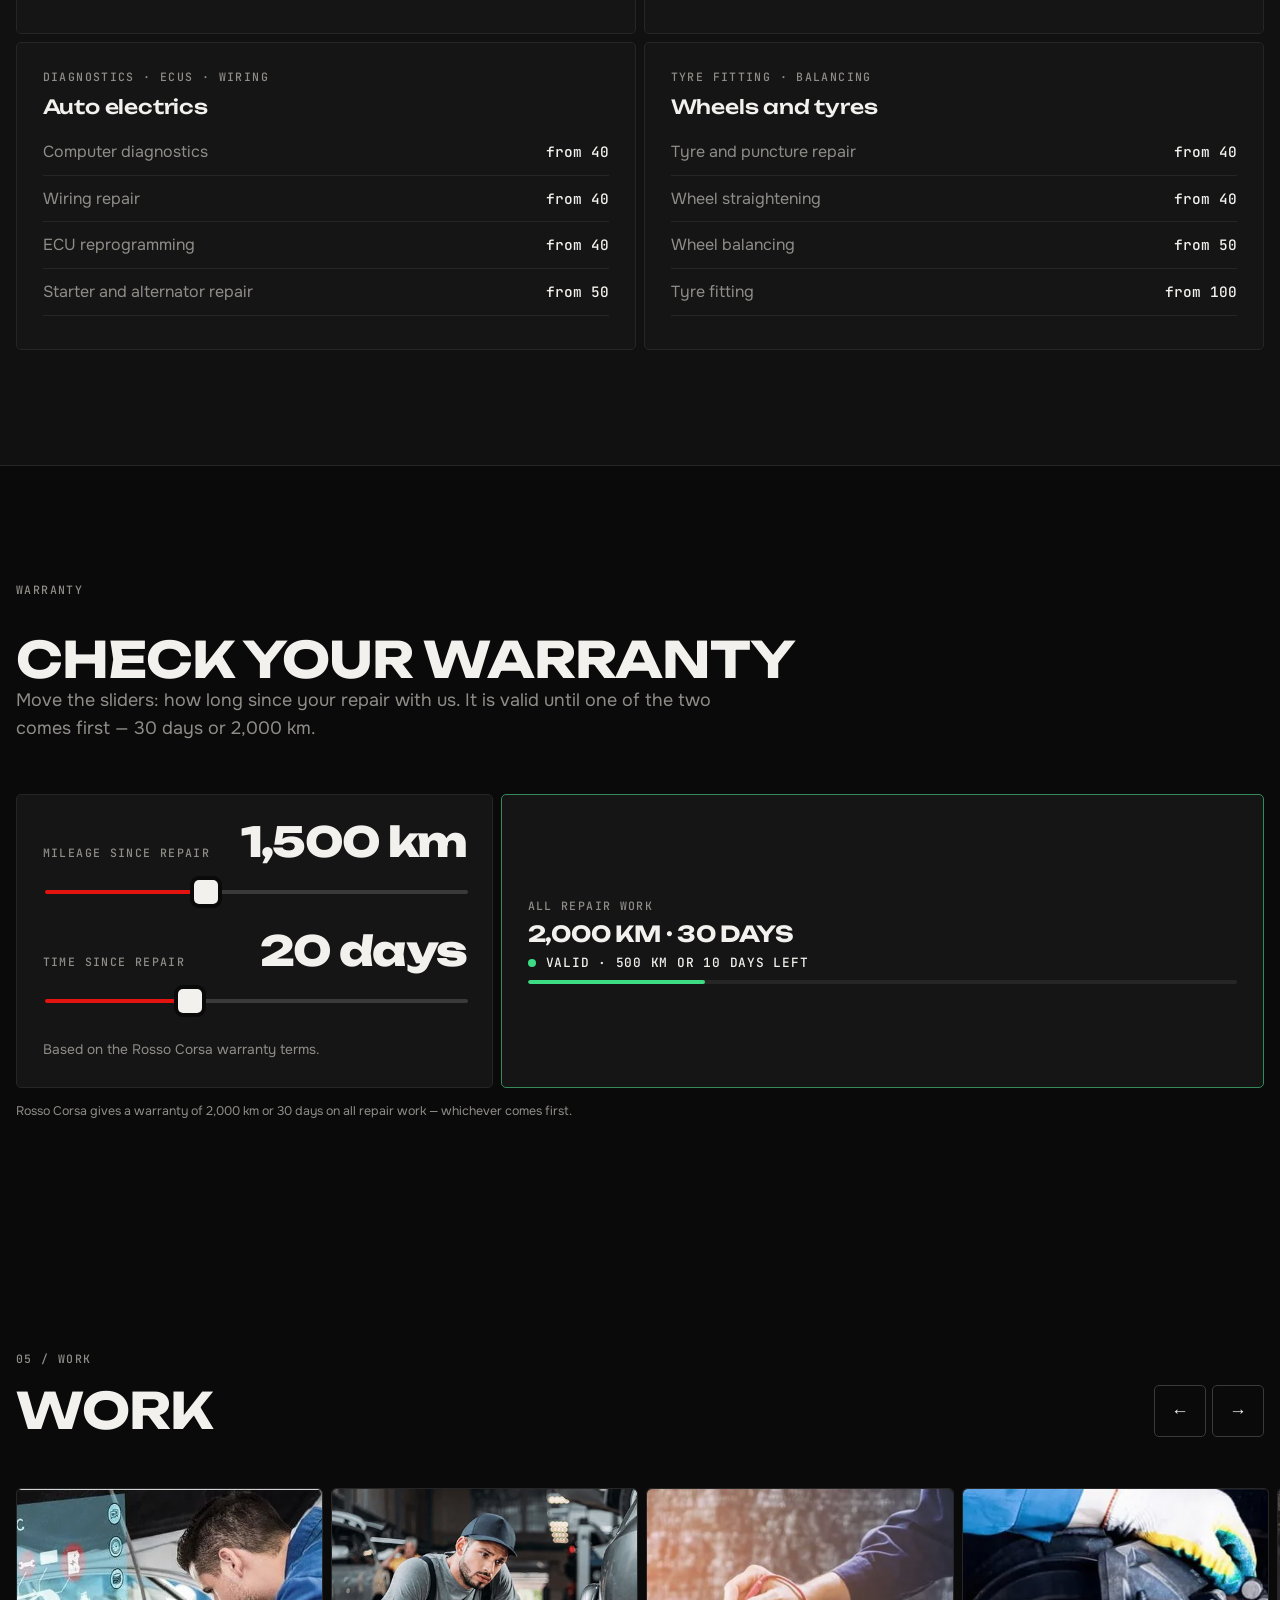
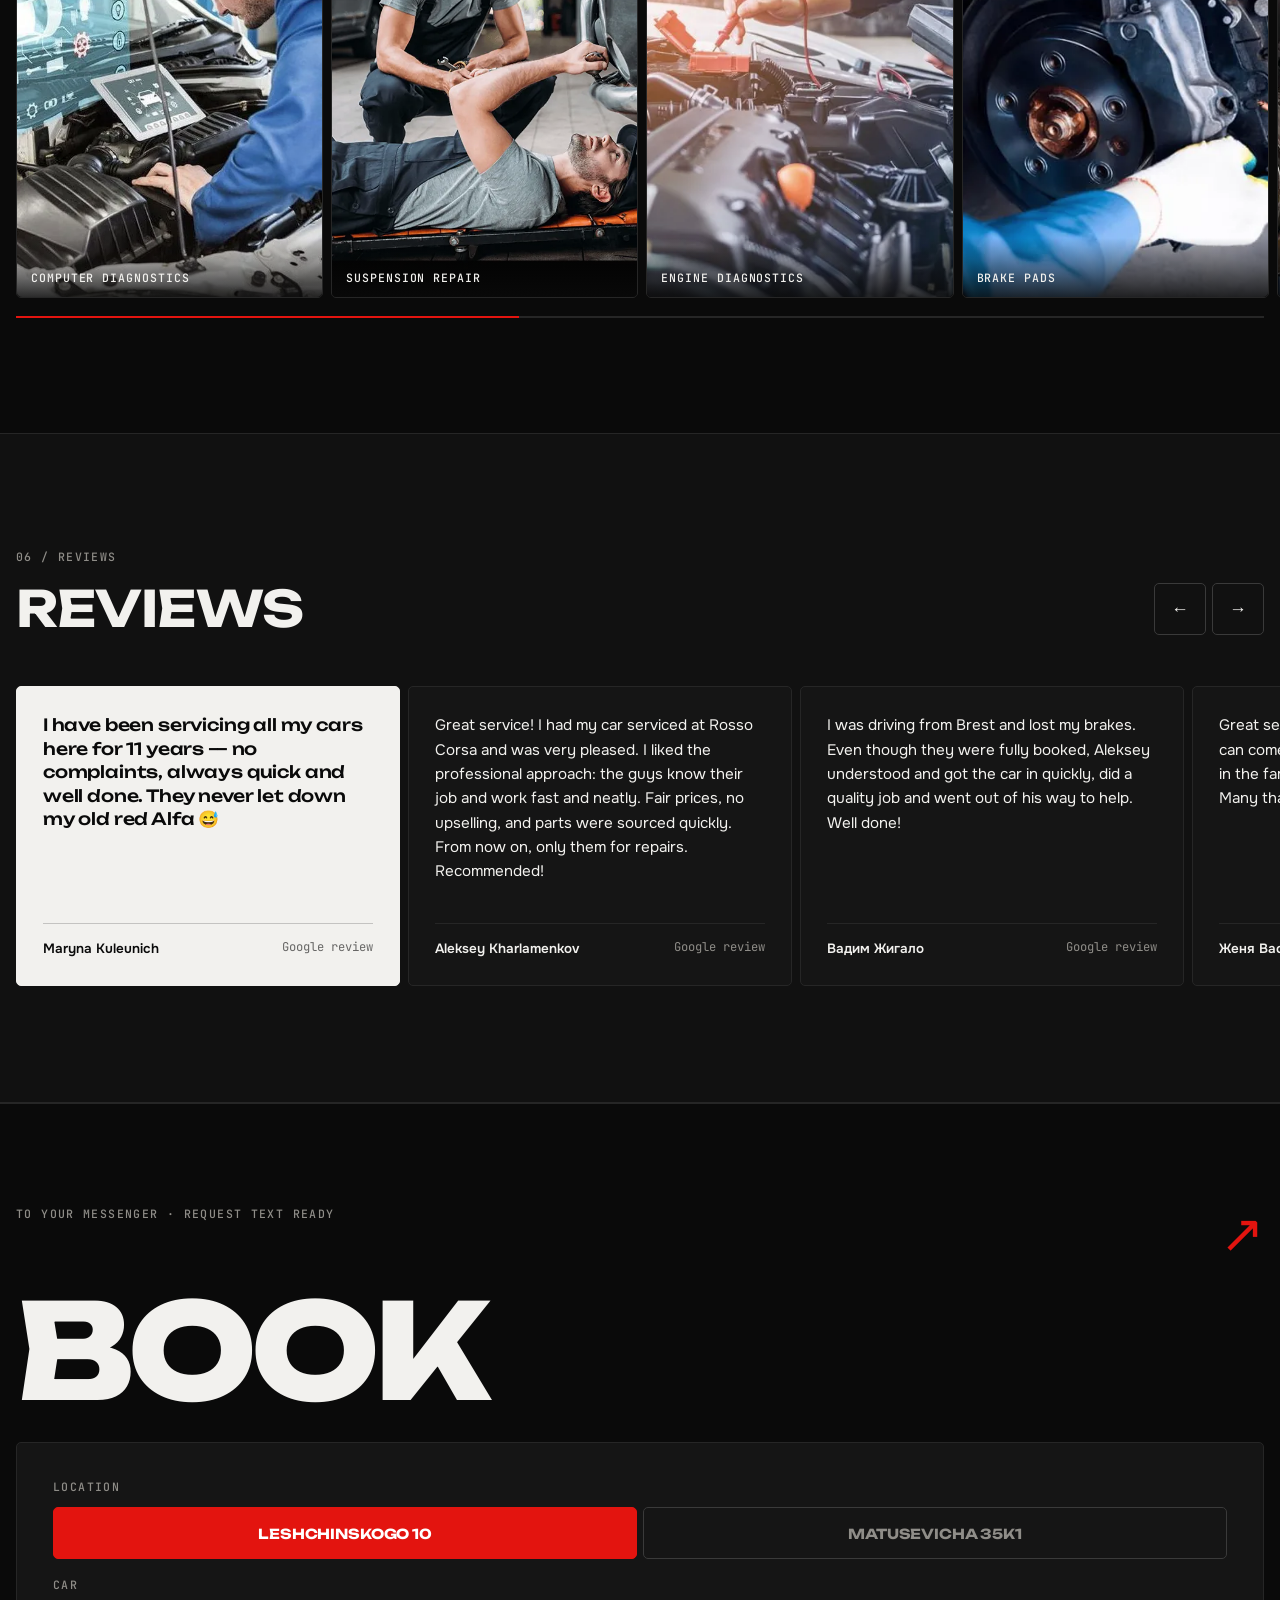
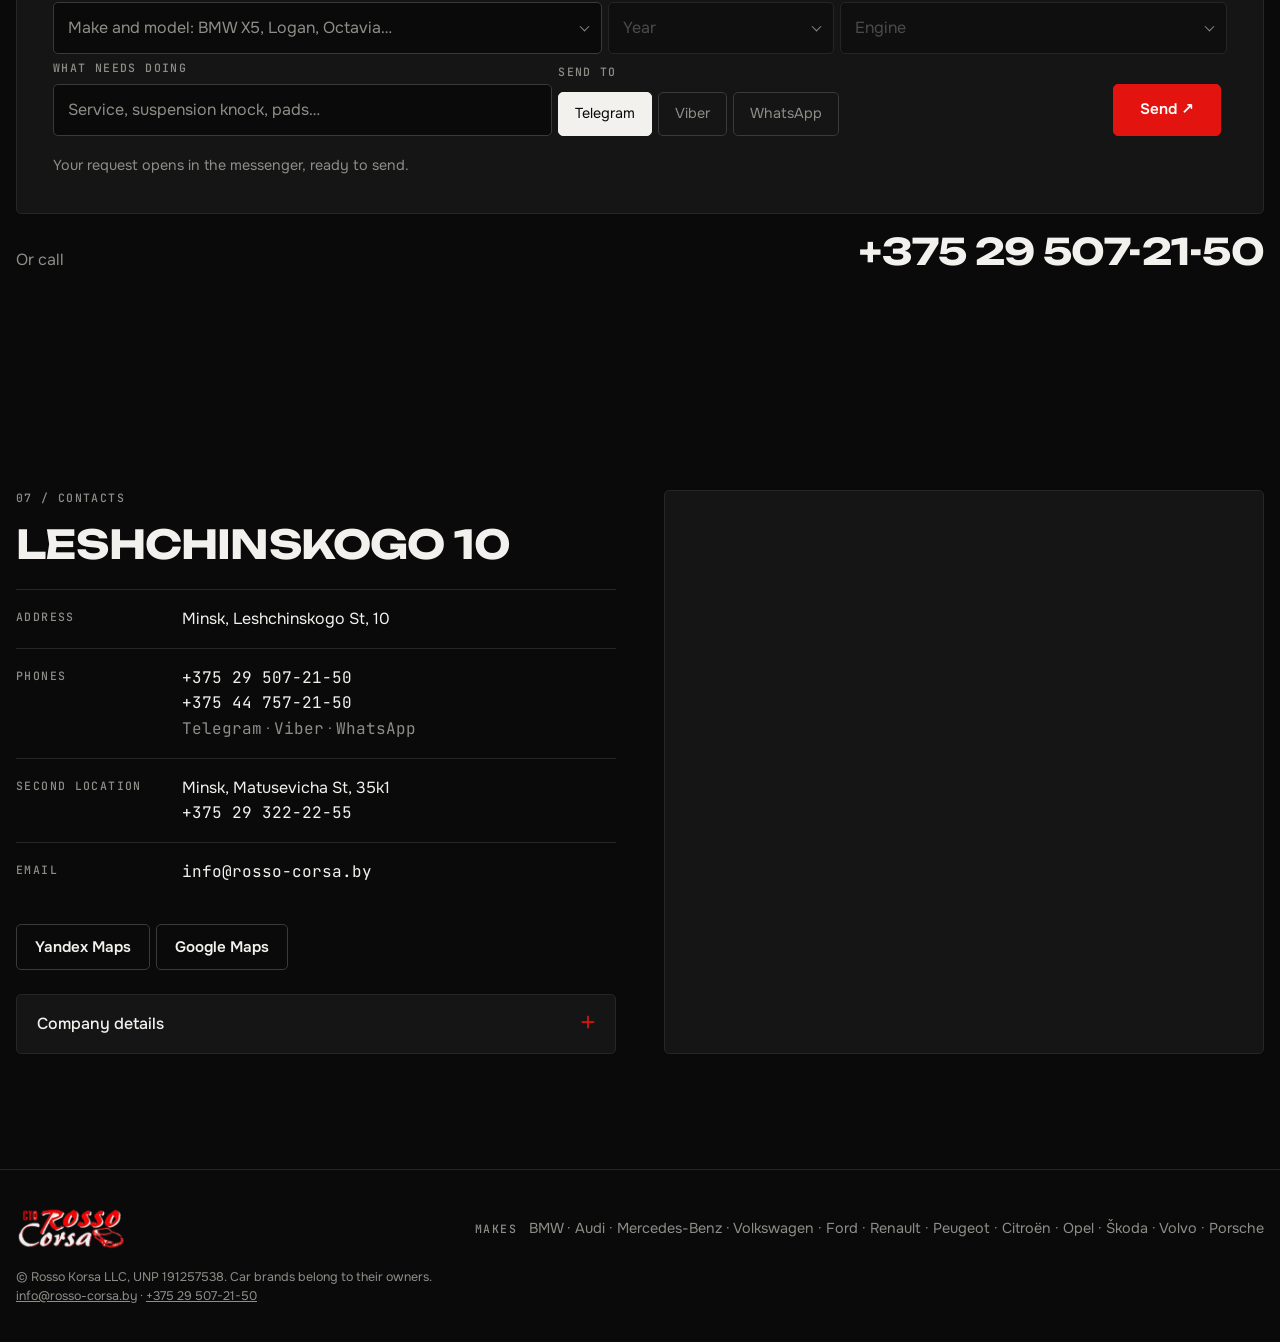
==== commit 12ff21af: "Запись и заказ-наряд как на vagmotors, под реалии Rosso Corsa - подбор авто «марка и модель → год → " ====
--- a/en/index.html
+++ b/en/index.html
@@ -149,8 +149,10 @@
         <div class="check__total"><span>Total</span><strong class="num"><span data-check-sum>0</span> <small>BYN</small></strong></div>
         <p class="check__fine">From the minimum price, parts not included. Agreed before work starts.</p>
         <div class="check__book" data-check-book hidden>
-          <label class="check__label" for="check-model">Model, year, engine</label>
-          <input id="check-model" class="check__input" name="model" type="text" placeholder="Ford Focus 2015, 1.6" autocomplete="off">
+          <label class="check__label" for="check-model">Car</label>
+          <input id="check-model" class="check__input" name="model" type="text" placeholder="Make and model: BMW X5, Logan, Octavia…" autocomplete="off">
+          <span class="check__label">Location</span>
+          <div class="check__ch check__ch--2" role="radiogroup" aria-label="Location"><label><input type="radio" name="branch" value="Лещинского, 10" checked><span>Leshchinskogo 10</span></label><label><input type="radio" name="branch" value="Матусевича, 35к1"><span>Matusevicha 35k1</span></label></div>
           <span class="check__label">Preferred day</span>
           <div class="check__days" data-check-days></div>
           <div class="check__slots" data-check-slots></div>
@@ -311,13 +313,13 @@
     <h2 class="book__word" id="book-title">Book</h2>
     <form class="booking" data-booking novalidate aria-labelledby="book-title" style="margin-top:clamp(18px,3vw,32px)">
       <fieldset>
-        <legend class="label">Make</legend>
-        <div class="makes-seg" role="radiogroup">
-          <label><input type="radio" name="make" value="BMW"><span>BMW</span></label><label><input type="radio" name="make" value="Audi"><span>Audi</span></label><label><input type="radio" name="make" value="Mercedes-Benz"><span>Mercedes-Benz</span></label><label><input type="radio" name="make" value="Volkswagen"><span>Volkswagen</span></label><label><input type="radio" name="make" value="Ford"><span>Ford</span></label><label><input type="radio" name="make" value="Renault"><span>Renault</span></label><label><input type="radio" name="make" value="Peugeot"><span>Peugeot</span></label><label><input type="radio" name="make" value="Citroën"><span>Citroën</span></label><label><input type="radio" name="make" value="Other make"><span>Other make</span></label>
+        <legend class="label">Location</legend>
+        <div class="makes-seg makes-seg--2" role="radiogroup">
+          <label><input type="radio" name="branch" value="Лещинского, 10" checked><span>Leshchinskogo 10</span></label><label><input type="radio" name="branch" value="Матусевича, 35к1"><span>Matusevicha 35k1</span></label>
         </div>
       </fieldset>
       <div class="booking__row">
-        <div class="fld"><label class="label" for="b-model">Model, year, engine</label><input id="b-model" name="model" type="text" autocomplete="off" placeholder="Ford Focus 2015, 1.6"></div>
+        <div class="fld fld--car"><label class="label" for="b-model">Car</label><input id="b-model" name="model" type="text" autocomplete="off" placeholder="Make and model: BMW X5, Logan, Octavia…"></div>
         <div class="fld"><label class="label" for="b-task">What needs doing</label><input id="b-task" name="task" type="text" list="b-tasks" autocomplete="off" placeholder="Service, suspension knock, pads…">
           <datalist id="b-tasks"><option value="Maintenance"><option value="Computer diagnostics"><option value="Engine repair"><option value="Suspension repair"><option value="Brake repair"><option value="Exhaust repair"><option value="Auto electrics"><option value="Tyre fitting"></datalist></div>
         <fieldset class="seg"><legend class="label">Send to</legend>
--- a/assets/css/style.css
+++ b/assets/css/style.css
@@ -768,3 +768,6 @@
 .calc__foot button.calc__link:hover { background: none; color: var(--accent); }
 .strip figure .zoom { position: absolute; inset: 0; z-index: 1; width: 100%; height: 100%; padding: 0; border: 0; background: none; cursor: zoom-in; }
 .strip figure .zoom:focus-visible { outline: 2px solid var(--accent); outline-offset: -4px; }
+.makes-seg--2 { grid-template-columns: repeat(2, minmax(0, 1fr)) !important; }
+.fld--car { grid-column: 1 / -1; }
+.check__ch--2 { grid-template-columns: repeat(2, 1fr); }
